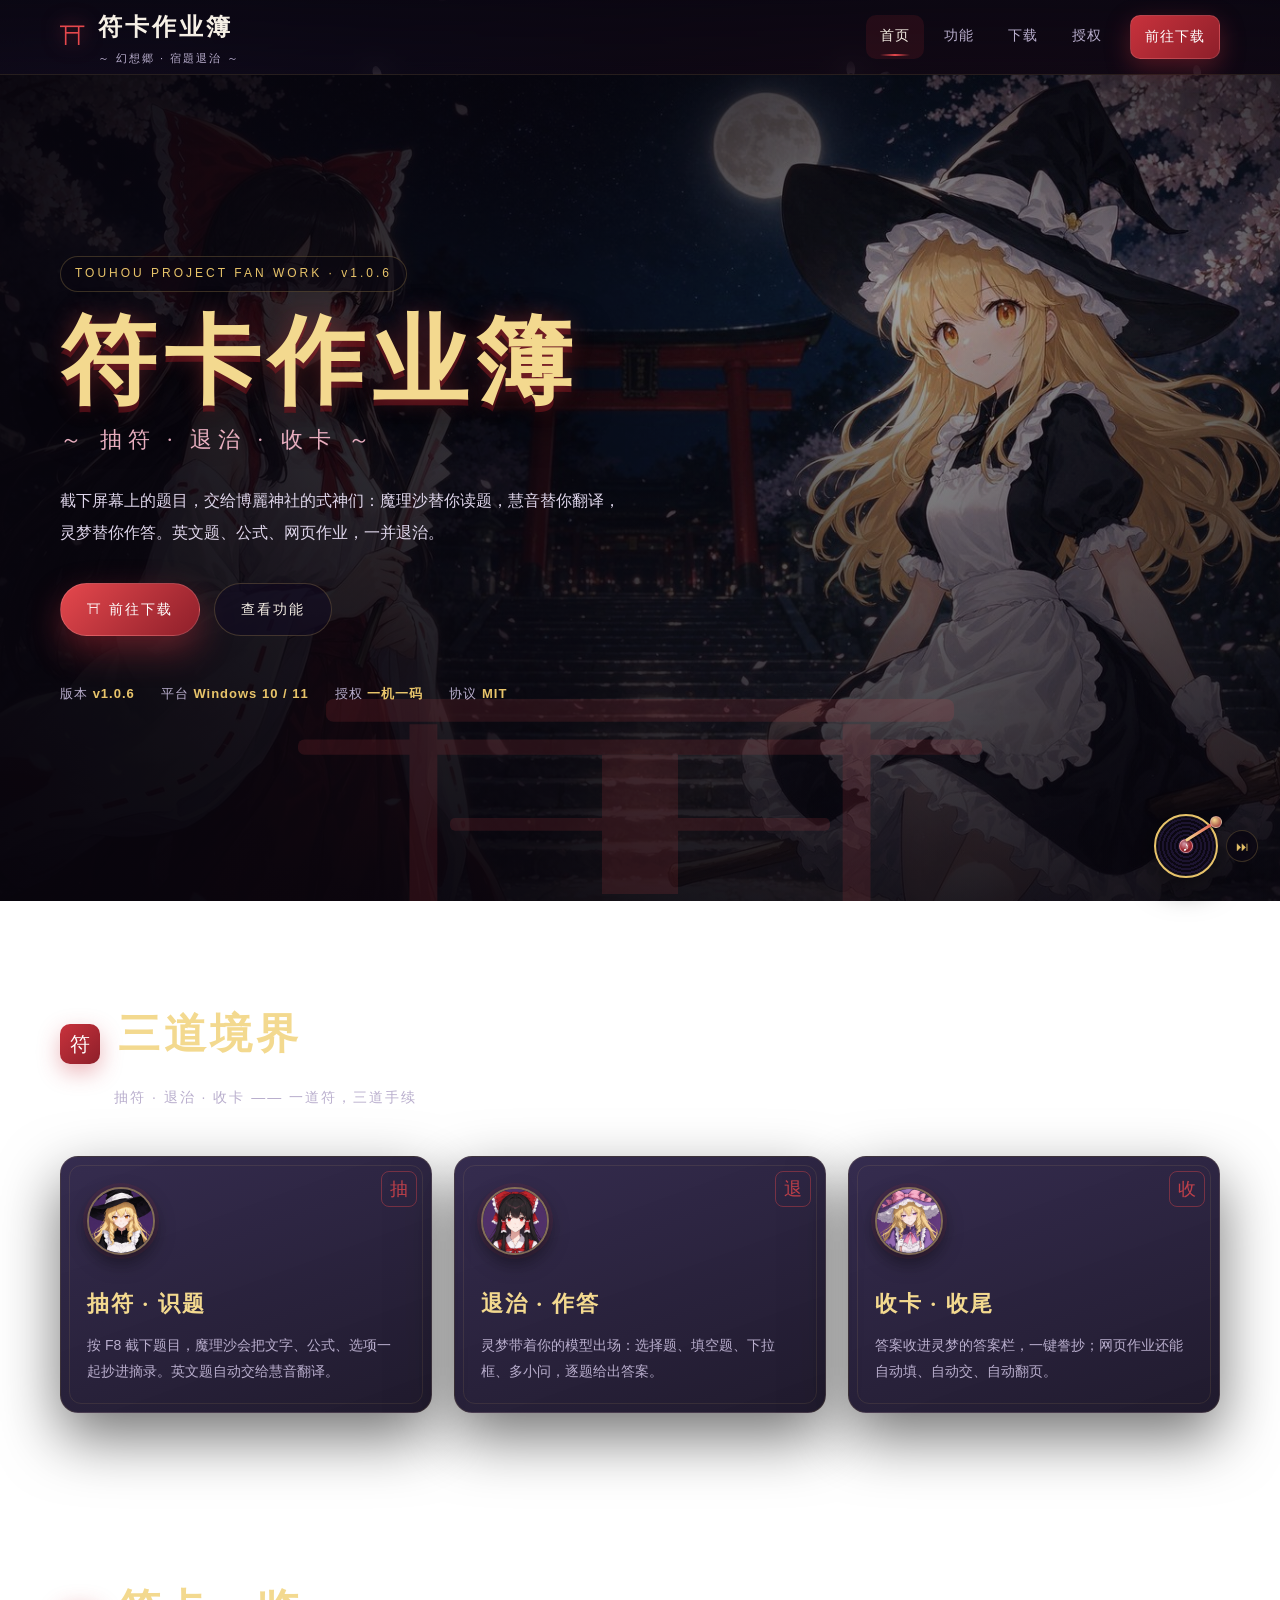
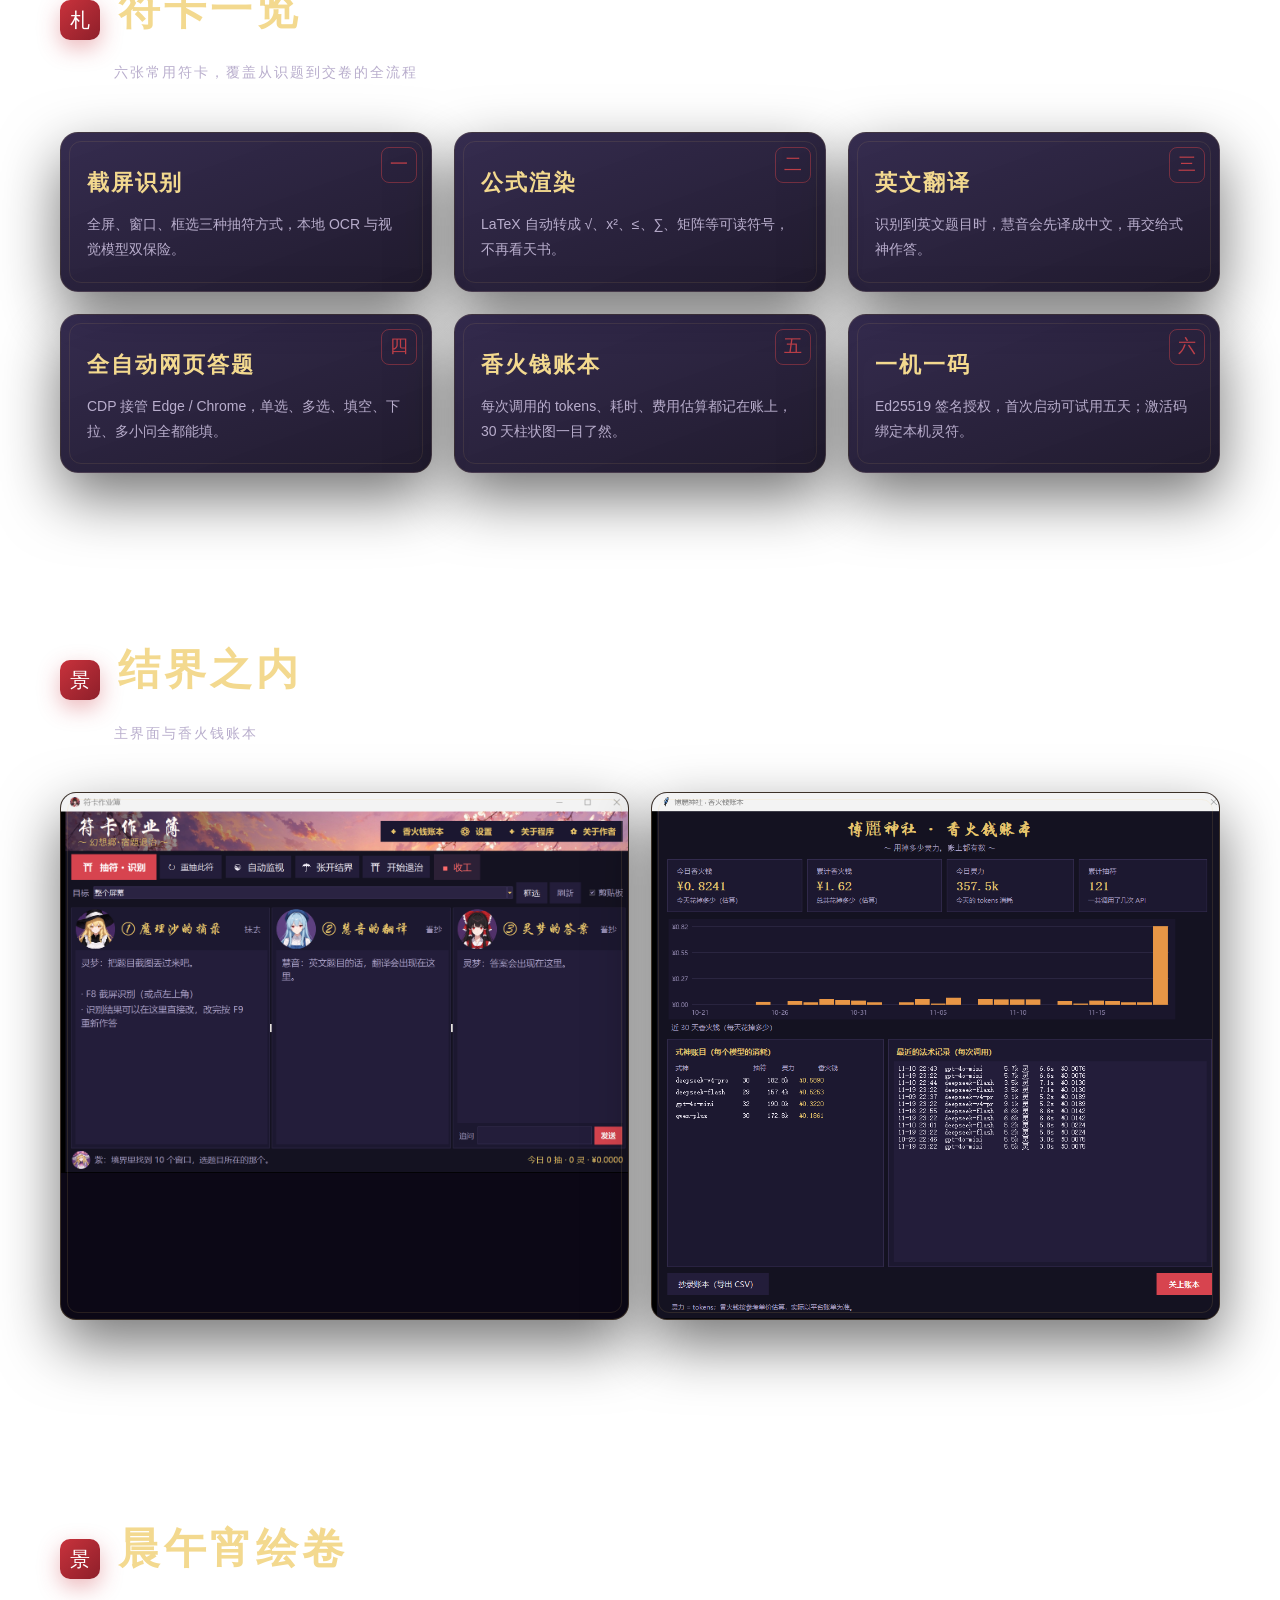
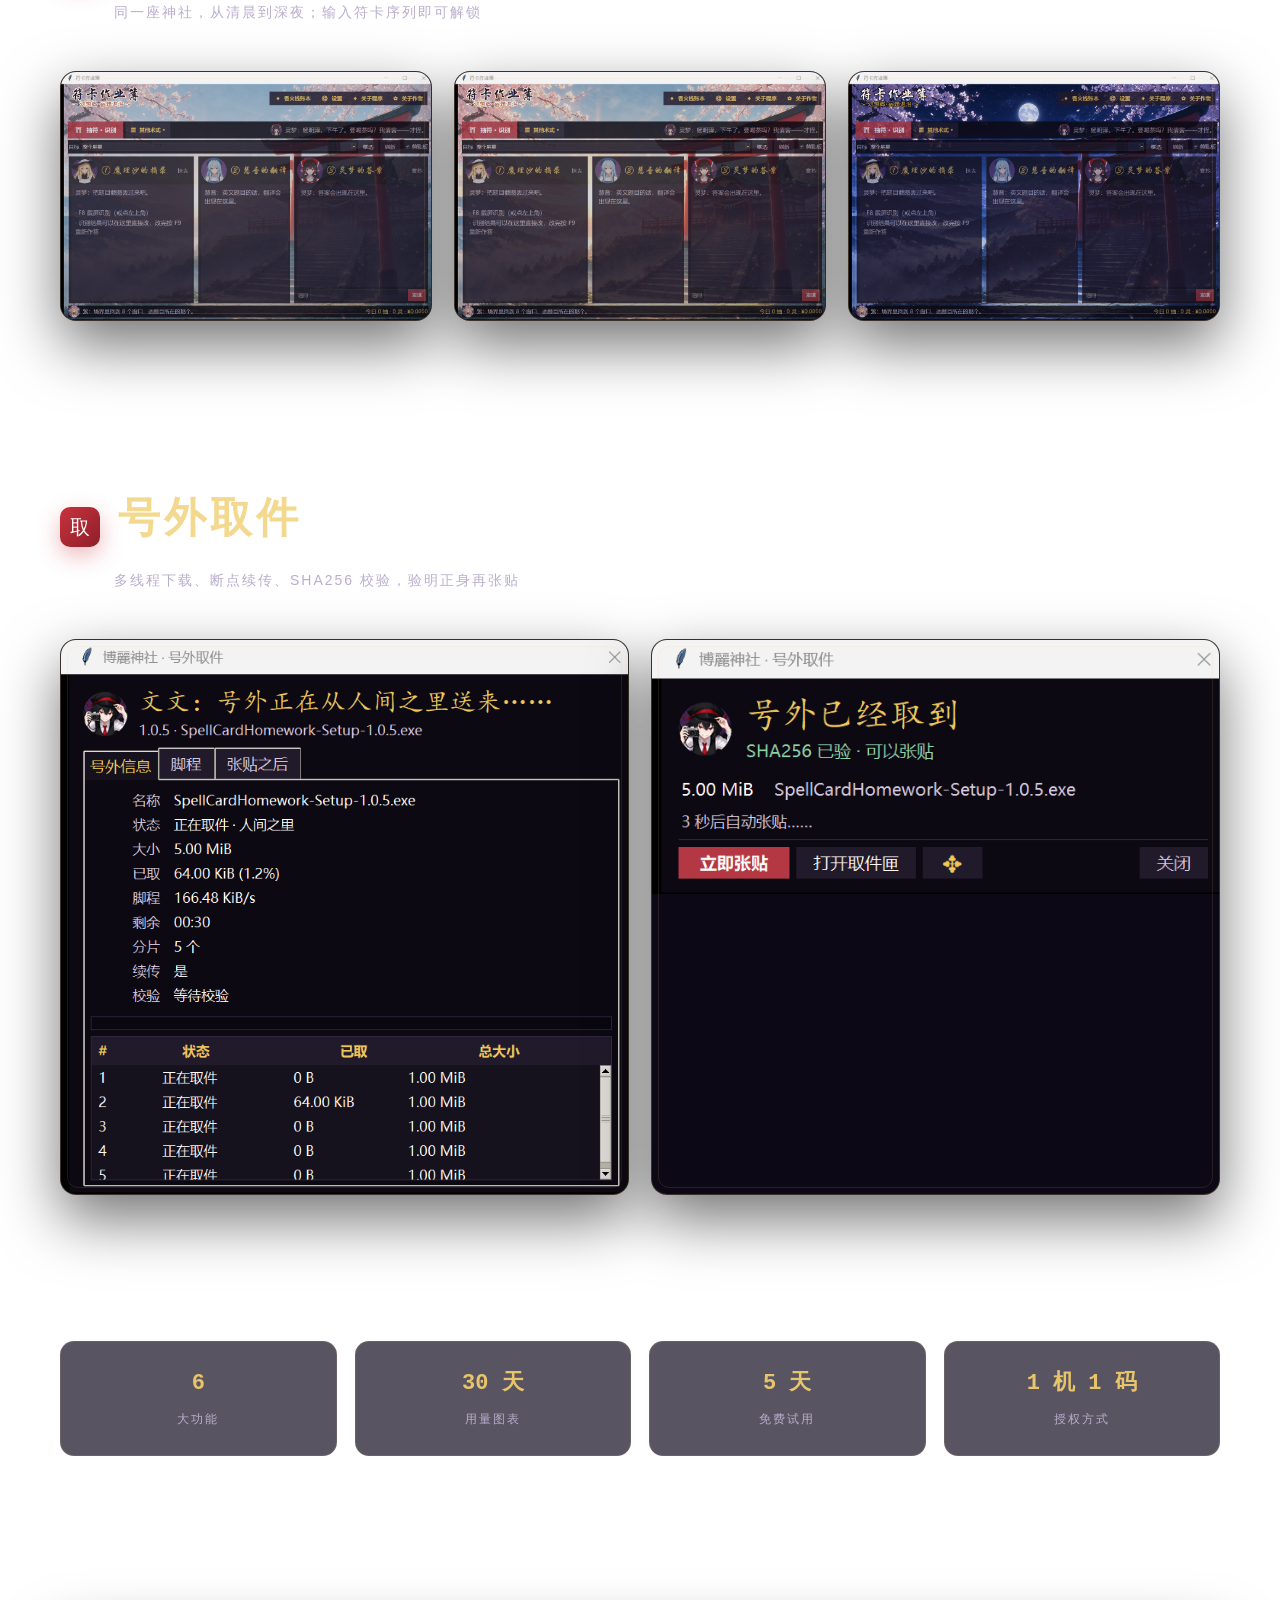
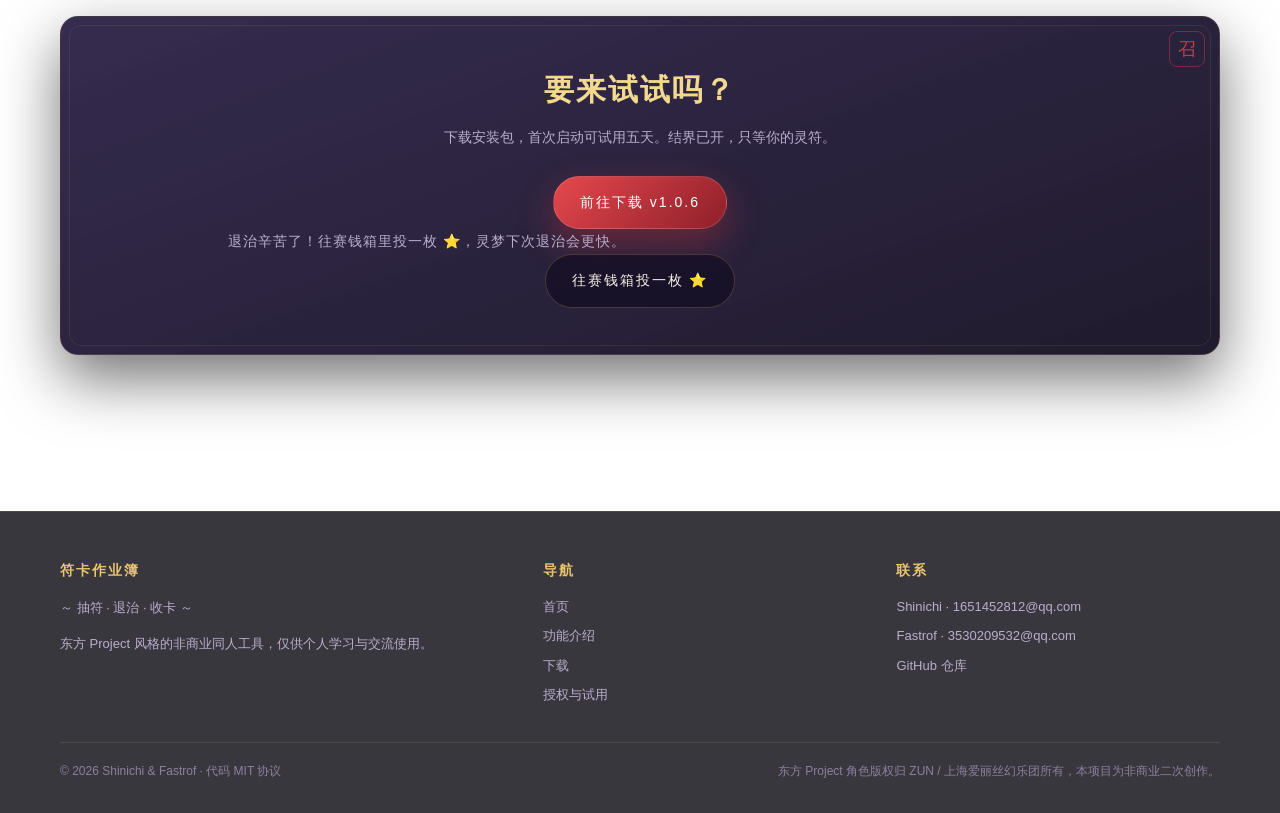
==== docs/index.html @ 23286833 "Release v1.0.6: stable Pearson auto-answer engine, palette/matrix support, authors update" ====
﻿<!DOCTYPE html>
<html lang="zh-CN">
<head>
  <script>document.documentElement.classList.add("js");</script>
  <meta charset="UTF-8" />
  <meta name="viewport" content="width=device-width, initial-scale=1.0" />
  <title>符卡作业簿 · SpellCardHomework</title>
  <meta name="description" content="东方 Project 风格的 Windows 截屏识题 + AI 作答 + 全自动网页答题工具。" />
  <link rel="icon" href="assets/img/favicon.png" />
  <link rel="stylesheet" href="assets/css/style.css?v=20261122d" />
</head>
<body>
  <canvas id="petals" aria-hidden="true"></canvas>

  <header class="site-header">
    <div class="container nav">
      <a class="brand" href="index.html">
        <span class="torii" aria-hidden="true">⛩</span>
        <span><b>符卡作业簿</b><small>～ 幻想郷 · 宿題退治 ～</small></span>
      </a>
      <button class="nav-toggle" aria-label="打开菜单" aria-expanded="false">☰</button>
      <nav class="nav-links" aria-label="主导航">
        <a href="index.html">首页</a>
        <a href="features.html">功能</a>
        <a href="download.html">下载</a>
        <a href="download.html#activate">授权</a>
        <a class="nav-cta" href="download.html">前往下载</a>
      </nav>
    </div>
  </header>

  <main>
    <!-- Hero -->
    <section class="hero">
      <div class="hero-bg" aria-hidden="true"></div>
      <div class="container">
        <div class="hero-inner">
          <span class="hero-kicker">TOUHOU PROJECT FAN WORK · v1.0.6</span>
          <h1>符卡作业簿</h1>
          <div class="jp">～ 抽符 · 退治 · 收卡 ～</div>
          <p class="lead">
            截下屏幕上的题目，交给博麗神社的式神们：魔理沙替你读题，慧音替你翻译，
            灵梦替你作答。英文题、公式、网页作业，一并退治。
          </p>
          <div class="hero-actions">
            <a class="btn btn-primary" href="download.html">⛩ 前往下载</a>
            <a class="btn btn-ghost" href="features.html">查看功能</a>
          </div>
          <div class="hero-meta">
            <span>版本 <b>v1.0.6</b></span>
            <span>平台 <b>Windows 10 / 11</b></span>
            <span>授权 <b>一机一码</b></span>
            <span>协议 <b>MIT</b></span>
          </div>
        </div>
      </div>
      <svg class="torii-silhouette" viewBox="0 0 600 200" aria-hidden="true">
        <g fill="#e5484d">
          <rect x="52" y="26" width="496" height="18" rx="6" />
          <rect x="30" y="58" width="540" height="12" rx="5" />
          <rect x="118" y="46" width="22" height="150" />
          <rect x="460" y="46" width="22" height="150" />
          <rect x="270" y="70" width="60" height="110" />
          <rect x="150" y="120" width="300" height="10" rx="4" />
        </g>
      </svg>
    </section>

    <!-- 三道境界 -->
    <section class="section">
      <div class="container">
        <div class="section-head reveal">
          <span class="seal">符</span>
          <h2>三道境界</h2>
          <p class="sub">抽符 · 退治 · 收卡 —— 一道符，三道手续</p>
        </div>
        <div class="grid grid-3">
          <article class="spell-card reveal" data-seal="抽">
            <div class="icon"><img class="avatar" src="assets/img/marisa.png" alt="魔理沙" /></div>
            <h3>抽符 · 识题</h3>
            <p>按 F8 截下题目，魔理沙会把文字、公式、选项一起抄进摘录。英文题自动交给慧音翻译。</p>
          </article>
          <article class="spell-card reveal" data-seal="退">
            <div class="icon"><img class="avatar" src="assets/img/reimu.png" alt="灵梦" /></div>
            <h3>退治 · 作答</h3>
            <p>灵梦带着你的模型出场：选择题、填空题、下拉框、多小问，逐题给出答案。</p>
          </article>
          <article class="spell-card reveal" data-seal="收">
            <div class="icon"><img class="avatar" src="assets/img/yukari.png" alt="紫" /></div>
            <h3>收卡 · 收尾</h3>
            <p>答案收进灵梦的答案栏，一键誊抄；网页作业还能自动填、自动交、自动翻页。</p>
          </article>
        </div>
      </div>
    </section>

    <!-- 符卡一览 -->
    <section class="section tight">
      <div class="container">
        <div class="section-head reveal">
          <span class="seal">札</span>
          <h2>符卡一览</h2>
          <p class="sub">六张常用符卡，覆盖从识题到交卷的全流程</p>
        </div>
        <div class="grid grid-3">
          <article class="spell-card reveal" data-seal="一">
            <h3>截屏识别</h3>
            <p>全屏、窗口、框选三种抽符方式，本地 OCR 与视觉模型双保险。</p>
          </article>
          <article class="spell-card reveal" data-seal="二">
            <h3>公式渲染</h3>
            <p>LaTeX 自动转成 √、x²、≤、∑、矩阵等可读符号，不再看天书。</p>
          </article>
          <article class="spell-card reveal" data-seal="三">
            <h3>英文翻译</h3>
            <p>识别到英文题目时，慧音会先译成中文，再交给式神作答。</p>
          </article>
          <article class="spell-card reveal" data-seal="四">
            <h3>全自动网页答题</h3>
            <p>CDP 接管 Edge / Chrome，单选、多选、填空、下拉、多小问全都能填。</p>
          </article>
          <article class="spell-card reveal" data-seal="五">
            <h3>香火钱账本</h3>
            <p>每次调用的 tokens、耗时、费用估算都记在账上，30 天柱状图一目了然。</p>
          </article>
          <article class="spell-card reveal" data-seal="六">
            <h3>一机一码</h3>
            <p>Ed25519 签名授权，首次启动可试用五天；激活码绑定本机灵符。</p>
          </article>
        </div>
      </div>
    </section>

    <!-- 截图 -->
    <section class="section">
      <div class="container">
        <div class="section-head reveal">
          <span class="seal">景</span>
          <h2>结界之内</h2>
          <p class="sub">主界面与香火钱账本</p>
        </div>
        <div class="grid grid-2">
          <figure class="shot reveal" style="margin:0">
            <img src="assets/img/main.png" alt="符卡作业簿主界面：左侧摘录、中间翻译、右侧答案" loading="lazy" />
          </figure>
          <figure class="shot reveal" style="margin:0">
            <img src="assets/img/usage.png" alt="香火钱账本：用量统计与最近调用记录" loading="lazy" />
          </figure>
        </div>
      </div>
    </section>

    <!-- 晨午宵绘卷 -->
    <section class="section">
      <div class="container">
        <div class="section-head reveal">
          <span class="seal">景</span>
          <h2>晨午宵绘卷</h2>
          <p class="sub">同一座神社，从清晨到深夜；输入符卡序列即可解锁</p>
        </div>
        <div class="grid grid-3">
          <figure class="shot reveal" style="margin:0">
            <img src="assets/img/theme_morning.png" alt="晨午宵绘卷早上主题：神社清晨与樱花" loading="lazy" />
          </figure>
          <figure class="shot reveal" style="margin:0">
            <img src="assets/img/theme_afternoon.png" alt="晨午宵绘卷下午主题：神社午后与光柱" loading="lazy" />
          </figure>
          <figure class="shot reveal" style="margin:0">
            <img src="assets/img/theme_night.png" alt="晨午宵绘卷晚上主题：神社月夜与灯笼" loading="lazy" />
          </figure>
        </div>
      </div>
    </section>

    <!-- 号外取件 -->
    <section class="section tight">
      <div class="container">
        <div class="section-head reveal">
          <span class="seal">取</span>
          <h2>号外取件</h2>
          <p class="sub">多线程下载、断点续传、SHA256 校验，验明正身再张贴</p>
        </div>
        <div class="grid grid-2">
          <figure class="shot reveal" style="margin:0">
            <img src="assets/img/download_window.png" alt="号外取件：多线程下载窗口" loading="lazy" />
          </figure>
          <figure class="shot reveal" style="margin:0">
            <img src="assets/img/download_complete.png" alt="号外下载完成：可以张贴或拖走安装包" loading="lazy" />
          </figure>
        </div>
      </div>
    </section>

    <!-- 数据 -->
    <section class="section tight">
      <div class="container">
        <div class="stats reveal">
          <div class="stat"><b>6</b><span>大功能</span></div>
          <div class="stat"><b>30 天</b><span>用量图表</span></div>
          <div class="stat"><b>5 天</b><span>免费试用</span></div>
          <div class="stat"><b>1 机 1 码</b><span>授权方式</span></div>
        </div>
      </div>
    </section>

    <!-- 下载 CTA -->
    <section class="section">
      <div class="container">
        <div class="spell-card reveal" style="padding:46px;text-align:center" data-seal="召">
          <h3 style="font-size:30px;margin-bottom:8px">要来试试吗？</h3>
          <p style="max-width:560px;margin:0 auto 26px">
            下载安装包，首次启动可试用五天。结界已开，只等你的灵符。
          </p>
          <a class="btn btn-primary" href="https://github.com/Jerry9335/SpellCardHomework/releases/download/v1.0.6/SpellCardHomework-Setup-1.0.6.exe">前往下载 v1.0.6</a>
          <p class="support-line">退治辛苦了！往赛钱箱里投一枚 ⭐，灵梦下次退治会更快。</p>
          <a class="btn btn-ghost" href="https://github.com/Jerry9335/SpellCardHomework/stargazers" target="_blank" rel="noopener">往赛钱箱投一枚 ⭐</a>
        </div>
      </div>
    </section>
  </main>

  <footer class="site-footer">
    <div class="container">
      <div class="footer-grid">
        <div>
          <h4>符卡作业簿</h4>
          <p>～ 抽符 · 退治 · 收卡 ～</p>
          <p>东方 Project 风格的非商业同人工具，仅供个人学习与交流使用。</p>
        </div>
        <div>
          <h4>导航</h4>
          <a href="index.html">首页</a>
          <a href="features.html">功能介绍</a>
          <a href="https://github.com/Jerry9335/SpellCardHomework/releases/download/v1.0.6/SpellCardHomework-Setup-1.0.6.exe">下载</a>
          <a href="download.html#activate">授权与试用</a>
        </div>
        <div>
          <h4>联系</h4>
          <a href="mailto:1651452812@qq.com">Shinichi · 1651452812@qq.com</a>
          <a href="mailto:3530209532@qq.com">Fastrof · 3530209532@qq.com</a>
          <a href="https://github.com/Jerry9335/SpellCardHomework" target="_blank" rel="noopener">GitHub 仓库</a>
        </div>
      </div>
      <div class="footer-bottom">
        <span>© <span data-year>2026</span> Shinichi &amp; Fastrof · 代码 MIT 协议</span>
        <span>东方 Project 角色版权归 ZUN / 上海爱丽丝幻乐团所有，本项目为非商业二次创作。</span>
      </div>
    </div>
  </footer>

  <script src="assets/js/main.js?v=20261122d"></script>
</body>
</html>
---- docs/assets/css/style.css ----
﻿/* =========================================================
   符卡作业簿 · 官网样式
   深色神社 / 红白 / 樱花 / 符卡
   ========================================================= */
:root {
  --bg: #0a0712;
  --bg-2: #120c20;
  --panel: #1a1330;
  --panel-2: #241a40;
  --ink: #f6f0e6;
  --muted: #b9aecd;
  --red: #c8323c;
  --red-2: #e5484d;
  --red-deep: #8e1f2a;
  --gold: #e8c46a;
  --gold-soft: #f3d98f;
  --sakura: #f3b6c8;
  --line: rgba(232, 196, 106, 0.22);
  --line-soft: rgba(232, 196, 106, 0.12);
  --shadow: 0 24px 60px rgba(0, 0, 0, 0.55);
  --radius: 18px;
  --max: 1160px;
  --font-display: "STKaiti", "KaiTi", "楷体", "Songti SC", "SimSun", serif;
  --font-body: "Microsoft YaHei UI", "Microsoft YaHei", "PingFang SC", "Hiragino Sans GB", sans-serif;
  --font-mono: "Cascadia Code", "Consolas", "SF Mono", monospace;
}

* { box-sizing: border-box; }

html { scroll-behavior: smooth; }

body {
  margin: 0;
  min-height: 100vh;
  color: var(--ink);
  font-family: var(--font-body);
  line-height: 1.8;
  background:
    radial-gradient(1100px 600px at 78% -10%, rgba(200, 50, 60, 0.20), transparent 60%),
    radial-gradient(900px 520px at 8% 12%, rgba(120, 80, 190, 0.16), transparent 60%),
    linear-gradient(180deg, #0b0714 0%, #100a1c 45%, #0a0712 100%);
  background-attachment: fixed;
  overflow-x: hidden;
}

/* 樱花 canvas 固定在最底层 */
#petals {
  position: fixed;
  inset: 0;
  width: 100%;
  height: 100%;
  pointer-events: none;
  z-index: 0;
}

/* 神社纹样：淡淡的鸟居/格子 */
body::before {
  content: "";
  position: fixed;
  inset: 0;
  z-index: 0;
  pointer-events: none;
  opacity: 0.16;
  background-image:
    repeating-linear-gradient(90deg, rgba(232, 196, 106, 0.10) 0 1px, transparent 1px 96px),
    repeating-linear-gradient(0deg, rgba(232, 196, 106, 0.07) 0 1px, transparent 1px 96px);
  mask-image: radial-gradient(circle at 50% 30%, #000 0%, transparent 78%);
}

main, .site-header, .site-footer, .page-hero { position: relative; z-index: 1; }

a { color: var(--gold-soft); text-decoration: none; }
a:hover { color: #fff; }

.container { width: min(var(--max), calc(100% - 48px)); margin: 0 auto; }

/* ------------------------------ 顶部导航 ------------------------------ */
.site-header {
  position: sticky;
  top: 0;
  z-index: 20;
  backdrop-filter: blur(14px);
  background: linear-gradient(180deg, rgba(10, 7, 18, 0.92), rgba(10, 7, 18, 0.72));
  border-bottom: 1px solid var(--line-soft);
  transition: box-shadow 0.3s ease, background 0.3s ease;
}
.site-header.scrolled { box-shadow: 0 12px 30px rgba(0, 0, 0, 0.5); }

.nav {
  display: flex;
  align-items: center;
  gap: 26px;
  height: 74px;
}
.brand {
  display: flex;
  align-items: center;
  gap: 12px;
  font-family: var(--font-display);
  color: var(--ink);
}
.brand .torii {
  font-size: 26px;
  color: var(--red-2);
  filter: drop-shadow(0 0 10px rgba(229, 72, 77, 0.6));
}
.brand b { font-size: 24px; letter-spacing: 3px; font-weight: 600; }
.brand small { display: block; font-family: var(--font-body); font-size: 11px; letter-spacing: 2px; color: var(--muted); }

.nav-links { display: flex; gap: 6px; margin-left: auto; }
.nav-links a {
  position: relative;
  padding: 8px 14px;
  border-radius: 10px;
  color: var(--muted);
  font-size: 14px;
  letter-spacing: 1px;
  transition: color 0.2s ease, background 0.2s ease;
}
.nav-links a::after {
  content: "";
  position: absolute;
  left: 14px; right: 14px; bottom: 3px;
  height: 2px;
  background: linear-gradient(90deg, transparent, var(--red-2), transparent);
  transform: scaleX(0);
  transition: transform 0.25s ease;
}
.nav-links a:hover, .nav-links a.active { color: var(--ink); background: rgba(200, 50, 60, 0.12); }
.nav-links a:hover::after, .nav-links a.active::after { transform: scaleX(1); }

.nav-cta {
  margin-left: 8px;
  padding: 9px 18px;
  border-radius: 999px;
  background: linear-gradient(135deg, var(--red), var(--red-deep));
  color: #fff !important;
  font-size: 13px;
  letter-spacing: 1px;
  box-shadow: 0 8px 24px rgba(200, 50, 60, 0.35);
  border: 1px solid rgba(255, 255, 255, 0.12);
}
.nav-cta:hover { transform: translateY(-1px); }

.nav-toggle {
  display: none;
  margin-left: auto;
  background: transparent;
  border: 1px solid var(--line);
  color: var(--ink);
  border-radius: 10px;
  padding: 6px 12px;
  font-size: 18px;
  cursor: pointer;
}

/* ------------------------------ 首页 Hero ------------------------------ */
.hero {
  position: relative;
  min-height: min(920px, calc(100vh - 74px));
  display: grid;
  align-items: center;
  overflow: hidden;
}
.hero-bg {
  position: absolute;
  inset: 0;
  background: url("../img/hero.jpg") center 22% / cover no-repeat;
  filter: saturate(0.95) brightness(0.9);
  transform: scale(1.03);
}
.hero-bg::after {
  content: "";
  position: absolute;
  inset: 0;
  background:
    linear-gradient(90deg, rgba(8, 5, 14, 0.94) 0%, rgba(8, 5, 14, 0.72) 42%, rgba(8, 5, 14, 0.28) 72%, rgba(8, 5, 14, 0.55) 100%),
    linear-gradient(180deg, rgba(8, 5, 14, 0.55) 0%, transparent 28%, rgba(8, 5, 14, 0.86) 100%);
}
.hero-inner {
  position: relative;
  padding: 96px 0 110px;
  max-width: 720px;
}
.hero-kicker {
  display: inline-flex;
  align-items: center;
  gap: 10px;
  padding: 6px 14px;
  border: 1px solid var(--line);
  border-radius: 999px;
  color: var(--gold);
  font-size: 12px;
  letter-spacing: 3px;
  background: rgba(10, 7, 18, 0.6);
}
.hero h1 {
  margin: 18px 0 6px;
  font-family: var(--font-display);
  font-size: clamp(52px, 8vw, 96px);
  line-height: 1.08;
  letter-spacing: 8px;
  color: var(--gold-soft);
  text-shadow:
    0 0 22px rgba(229, 72, 77, 0.35),
    0 6px 0 rgba(120, 20, 30, 0.55),
    0 18px 40px rgba(0, 0, 0, 0.8);
}
.hero .jp {
  font-family: var(--font-display);
  font-size: clamp(16px, 2vw, 22px);
  letter-spacing: 6px;
  color: var(--sakura);
  opacity: 0.95;
}
.hero p.lead {
  margin: 26px 0 34px;
  max-width: 560px;
  color: #ded5ea;
  font-size: 16px;
  line-height: 2;
}
.hero-actions { display: flex; gap: 14px; flex-wrap: wrap; }

.btn {
  display: inline-flex;
  align-items: center;
  gap: 10px;
  padding: 13px 26px;
  border-radius: 999px;
  font-size: 14px;
  letter-spacing: 2px;
  border: 1px solid transparent;
  cursor: pointer;
  transition: transform 0.2s ease, box-shadow 0.2s ease, background 0.2s ease;
}
.btn:hover { transform: translateY(-2px); }
.btn-primary {
  background: linear-gradient(135deg, var(--red-2), var(--red-deep));
  color: #fff;
  box-shadow: 0 14px 34px rgba(200, 50, 60, 0.42);
  border-color: rgba(255, 255, 255, 0.14);
}
.btn-ghost {
  background: rgba(18, 12, 32, 0.66);
  color: var(--ink);
  border-color: var(--line);
}
.btn-ghost:hover { border-color: var(--gold); }

.support-line {
  margin: 22px auto 12px;
  max-width: 640px;
  color: var(--muted);
  font-size: 14px;
  letter-spacing: 1px;
}

.support-line strong { color: var(--gold); }

.hero-meta {
  display: flex;
  gap: 26px;
  margin-top: 46px;
  color: var(--muted);
  font-size: 13px;
  letter-spacing: 1px;
  flex-wrap: wrap;
}
.hero-meta b { color: var(--gold); font-weight: 600; }

/* 鸟居剪影 */
.torii-silhouette {
  position: absolute;
  left: 50%;
  bottom: -18px;
  width: min(760px, 92vw);
  transform: translateX(-50%);
  opacity: 0.13;
  pointer-events: none;
}

/* ------------------------------ 通用区块 ------------------------------ */
.section { padding: 96px 0; }
.section.tight { padding: 64px 0; }

.section-head { margin-bottom: 46px; }
.section-head .seal {
  display: inline-flex;
  align-items: center;
  justify-content: center;
  width: 40px; height: 40px;
  border-radius: 10px;
  background: linear-gradient(135deg, var(--red), var(--red-deep));
  color: #fff;
  font-family: var(--font-display);
  font-size: 20px;
  box-shadow: 0 8px 22px rgba(200, 50, 60, 0.35);
  margin-right: 14px;
  vertical-align: middle;
}
.section-head h2 {
  display: inline;
  margin: 0;
  font-family: var(--font-display);
  font-size: clamp(30px, 4vw, 42px);
  letter-spacing: 4px;
  color: var(--gold-soft);
}
.section-head .sub {
  margin: 12px 0 0 54px;
  color: var(--muted);
  font-size: 14px;
  letter-spacing: 2px;
}

/* 符卡卡片 */
.grid { display: grid; gap: 22px; }
.grid-3 { grid-template-columns: repeat(3, minmax(0, 1fr)); }
.grid-2 { grid-template-columns: repeat(2, minmax(0, 1fr)); }

.spell-card {
  position: relative;
  padding: 30px 26px 28px;
  border-radius: var(--radius);
  background:
    linear-gradient(160deg, rgba(36, 26, 64, 0.92), rgba(18, 12, 32, 0.94));
  border: 1px solid var(--line-soft);
  box-shadow: var(--shadow);
  overflow: hidden;
  transition: transform 0.25s ease, border-color 0.25s ease, box-shadow 0.25s ease;
}
.spell-card::before {
  content: "";
  position: absolute;
  inset: 8px;
  border: 1px solid rgba(232, 196, 106, 0.10);
  border-radius: calc(var(--radius) - 6px);
  pointer-events: none;
}
.spell-card::after {
  content: attr(data-seal);
  position: absolute;
  top: 14px; right: 14px;
  width: 34px; height: 34px;
  display: grid;
  place-items: center;
  border-radius: 8px;
  border: 1px solid rgba(229, 72, 77, 0.5);
  color: var(--red-2);
  font-family: var(--font-display);
  font-size: 18px;
  opacity: 0.8;
}
.spell-card:hover {
  transform: translateY(-6px);
  border-color: rgba(232, 196, 106, 0.42);
  box-shadow: 0 30px 70px rgba(0, 0, 0, 0.65), 0 0 0 1px rgba(232, 196, 106, 0.08) inset;
}
.spell-card .icon { font-size: 30px; color: var(--red-2); margin-bottom: 12px; }
.spell-card .avatar {
  width: 68px; height: 68px;
  border-radius: 50%;
  border: 2px solid rgba(232, 196, 106, 0.45);
  box-shadow: 0 8px 20px rgba(0, 0, 0, 0.45), 0 0 0 4px rgba(200, 50, 60, 0.10);
  object-fit: cover;
}
.spell-card h3 {
  margin: 0 0 10px;
  font-family: var(--font-display);
  font-size: 22px;
  letter-spacing: 2px;
  color: var(--gold-soft);
}
.spell-card p { margin: 0; color: var(--muted); font-size: 14px; }
.spell-card .tag {
  display: inline-block;
  margin-top: 16px;
  font-size: 11px;
  letter-spacing: 2px;
  color: var(--sakura);
  border: 1px solid rgba(243, 182, 200, 0.28);
  border-radius: 999px;
  padding: 3px 10px;
}

/* 数据条 */
.stats {
  display: grid;
  grid-template-columns: repeat(4, 1fr);
  gap: 18px;
  margin-top: 18px;
}
.stat {
  padding: 22px 20px;
  border-radius: 14px;
  background: rgba(18, 12, 32, 0.7);
  border: 1px solid var(--line-soft);
  text-align: center;
}
.stat b { display: block; font-family: var(--font-mono); font-size: 22px; color: var(--gold); }
.stat span { color: var(--muted); font-size: 12px; letter-spacing: 2px; }

/* 截图框 */
.shot {
  position: relative;
  border-radius: 16px;
  border: 1px solid var(--line);
  background: #0c0816;
  box-shadow: var(--shadow);
  overflow: hidden;
}
.shot::after {
  content: "";
  position: absolute;
  inset: 6px;
  border: 1px solid rgba(232, 196, 106, 0.12);
  border-radius: 11px;
  pointer-events: none;
}
.shot img { display: block; width: 100%; height: auto; }

/* 分栏（功能页） */
.feature-row {
  display: grid;
  grid-template-columns: 1.05fr 1fr;
  gap: 46px;
  align-items: center;
  padding: 46px 0;
  border-top: 1px solid var(--line-soft);
}
.feature-row:first-of-type { border-top: 0; padding-top: 0; }
.feature-row.reverse .text { order: 2; }
.feature-row .text h3 {
  font-family: var(--font-display);
  font-size: 30px;
  letter-spacing: 3px;
  margin: 0 0 6px;
  color: var(--gold-soft);
}
.feature-row .text .en {
  color: var(--red-2);
  font-size: 12px;
  letter-spacing: 4px;
  text-transform: uppercase;
}
.feature-row .text p { color: var(--muted); font-size: 15px; }
.feature-row .text ul { margin: 14px 0 0; padding-left: 20px; color: var(--muted); font-size: 14px; }
.feature-row .text li { margin: 6px 0; }
.feature-row .text li::marker { color: var(--red-2); }

/* 下载页 */
.download-hero { padding: 80px 0 40px; text-align: center; }
.download-hero h1 {
  font-family: var(--font-display);
  font-size: clamp(40px, 6vw, 64px);
  letter-spacing: 6px;
  color: var(--gold-soft);
  margin: 0 0 8px;
  text-shadow: 0 0 26px rgba(229, 72, 77, 0.25);
}
.download-hero p { color: var(--muted); letter-spacing: 2px; }

.dl-grid { display: grid; grid-template-columns: minmax(0, 1fr); gap: 22px; margin: 34px auto; max-width: 780px; }
.dl-card {
  position: relative;
  padding: 30px;
  border-radius: var(--radius);
  background: linear-gradient(160deg, rgba(36, 26, 64, 0.94), rgba(16, 11, 28, 0.96));
  border: 1px solid var(--line);
  box-shadow: var(--shadow);
}
.dl-card .badge {
  position: absolute;
  top: 18px; right: 18px;
  font-size: 11px;
  letter-spacing: 2px;
  color: #fff;
  background: var(--red);
  border-radius: 999px;
  padding: 4px 10px;
}
.dl-card h3 { margin: 0 0 4px; font-family: var(--font-display); font-size: 26px; letter-spacing: 2px; color: var(--gold-soft); }
.dl-card .meta { color: var(--muted); font-size: 13px; }
.dl-card .hash {
  margin: 16px 0 20px;
  font-family: var(--font-mono);
  font-size: 11px;
  color: #9f95b5;
  word-break: break-all;
  background: rgba(8, 5, 14, 0.6);
  border: 1px solid var(--line-soft);
  border-radius: 10px;
  padding: 10px 12px;
}
.dl-card .actions { display: flex; gap: 10px; flex-wrap: wrap; }

.copy-btn {
  background: rgba(18, 12, 32, 0.7);
  border: 1px solid var(--line);
  color: var(--ink);
  border-radius: 8px;
  padding: 4px 10px;
  font-size: 11px;
  cursor: pointer;
}
.copy-btn:hover { border-color: var(--gold); color: var(--gold-soft); }

.steps { counter-reset: step; margin: 20px 0 0; padding: 0; list-style: none; }
.steps li {
  position: relative;
  padding: 14px 0 14px 56px;
  border-bottom: 1px dashed var(--line-soft);
  color: var(--muted);
}
.steps li:last-child { border-bottom: 0; }
.steps li::before {
  counter-increment: step;
  content: counter(step);
  position: absolute;
  left: 0; top: 14px;
  width: 34px; height: 34px;
  display: grid;
  place-items: center;
  border-radius: 50%;
  border: 1px solid rgba(229, 72, 77, 0.5);
  color: var(--red-2);
  font-family: var(--font-mono);
  font-size: 14px;
}
.steps b { color: var(--ink); }

details.faq {
  border: 1px solid var(--line-soft);
  border-radius: 12px;
  background: rgba(18, 12, 32, 0.6);
  margin: 10px 0;
  padding: 4px 18px;
}
details.faq summary {
  cursor: pointer;
  padding: 12px 0;
  color: var(--gold-soft);
  font-size: 15px;
}
details.faq p { margin: 0 0 14px; color: var(--muted); font-size: 14px; }

.notice {
  border-left: 3px solid var(--red-2);
  background: rgba(200, 50, 60, 0.08);
  padding: 14px 18px;
  border-radius: 0 12px 12px 0;
  color: #e3d8ef;
  font-size: 14px;
}

/* 页脚 */
.site-footer {
  margin-top: 60px;
  border-top: 1px solid var(--line-soft);
  background: rgba(8, 5, 14, 0.8);
  padding: 46px 0 30px;
}
.footer-grid { display: grid; grid-template-columns: 1.4fr 1fr 1fr; gap: 30px; }
.footer-grid h4 { margin: 0 0 12px; color: var(--gold); font-size: 14px; letter-spacing: 2px; }
.footer-grid p, .footer-grid a { color: var(--muted); font-size: 13px; }
.footer-grid a { display: block; margin: 6px 0; }
.footer-grid a:hover { color: var(--gold-soft); }
.footer-bottom {
  margin-top: 30px;
  padding-top: 18px;
  border-top: 1px solid var(--line-soft);
  color: #8b819f;
  font-size: 12px;
  display: flex;
  justify-content: space-between;
  gap: 14px;
  flex-wrap: wrap;
}

/* 入场动画 */
.js .reveal { opacity: 0; transform: translateY(22px); transition: opacity 0.7s ease, transform 0.7s ease; }
.js .reveal.visible { opacity: 1; transform: none; }

/* 响应式 */
@media (max-width: 980px) {
  .grid-3 { grid-template-columns: 1fr 1fr; }
  .feature-row { grid-template-columns: 1fr; gap: 26px; }
  .feature-row.reverse .text { order: 0; }
  .stats { grid-template-columns: 1fr 1fr; }
  .footer-grid { grid-template-columns: 1fr 1fr; }
  .dl-grid { grid-template-columns: 1fr; max-width: 100%; }
}
@media (max-width: 720px) {
  .nav { height: 66px; }
  .brand b { font-size: 20px; letter-spacing: 2px; }
  .nav-links {
    position: absolute;
    top: 66px; left: 0; right: 0;
    display: none;
    flex-direction: column;
    gap: 2px;
    padding: 12px 20px 18px;
    background: rgba(10, 7, 18, 0.97);
    border-bottom: 1px solid var(--line-soft);
  }
  .nav-links.open { display: flex; }
  .nav-cta { margin: 6px 20px 0; text-align: center; }
  .nav-toggle { display: block; }
  .grid-3, .grid-2 { grid-template-columns: 1fr; }
  .hero-inner { padding: 72px 0 86px; }
  .hero h1 { letter-spacing: 4px; }
  .section { padding: 70px 0; }
  .section-head .sub { margin-left: 0; }
  .footer-grid { grid-template-columns: 1fr; }
}

@media (max-width: 720px) {
  .container { width: calc(100% - 32px); }
  .hero h1 { font-size: clamp(42px, 13vw, 64px); letter-spacing: 3px; }
  .hero p.lead { font-size: 14px; line-height: 1.95; max-width: 100%; }
  .hero-meta { gap: 10px 16px; font-size: 12px; }
  .hero-kicker { letter-spacing: 2px; font-size: 10px; padding: 5px 12px; }
  .hero-actions .btn { padding: 11px 18px; font-size: 13px; letter-spacing: 1px; }
  .hero .jp { font-size: 14px; letter-spacing: 3px; }
  .page-hero h1 { letter-spacing: 6px; }
}

@media (prefers-reduced-motion: reduce) {
  html { scroll-behavior: auto; }
  .js .reveal { opacity: 1; transform: none; transition: none; }
  #petals { display: none; }
}


/* ------------------------------ 内页补充 ------------------------------ */
.page-hero { padding: 92px 0 34px; text-align: center; }
.page-hero h1 {
  margin: 0;
  font-family: var(--font-display);
  font-size: clamp(42px, 7vw, 72px);
  letter-spacing: 10px;
  color: var(--gold-soft);
  text-shadow: 0 0 26px rgba(229, 72, 77, 0.28), 0 14px 40px rgba(0, 0, 0, 0.7);
}
.page-hero p { margin: 10px 0 0; color: var(--muted); letter-spacing: 3px; }

.shot.contain { display: flex; align-items: center; justify-content: center; padding: 10px; }
.shot.contain img { max-height: 640px; width: auto; max-width: 100%; }

.glossary { width: 100%; border-collapse: collapse; }
.glossary th, .glossary td {
  padding: 13px 16px;
  border-bottom: 1px solid var(--line-soft);
  text-align: left;
  font-size: 14px;
  color: var(--muted);
  vertical-align: top;
}
.glossary th { color: var(--gold-soft); font-weight: 600; letter-spacing: 1px; white-space: nowrap; }
.glossary tr:hover td { background: rgba(200, 50, 60, 0.06); }
.glossary td:first-child { color: var(--ink); white-space: nowrap; }

/* =========================================================
   背景音乐 · 右下角唱片机
   ========================================================= */
.bgm-player {
  position: fixed;
  right: 22px;
  bottom: 22px;
  z-index: 90;
  display: flex;
  align-items: center;
  gap: 8px;
  user-select: none;
}

.bgm-disc {
  position: relative;
  width: 64px;
  height: 64px;
  padding: 0;
  border: 2px solid var(--gold);
  border-radius: 50%;
  background:
    repeating-radial-gradient(circle at 50% 50%, #0b0712 0 2px, #1c1430 2px 4px),
    radial-gradient(circle at 50% 50%, #2a1d44, #07050d 70%);
  box-shadow: 0 10px 30px rgba(0, 0, 0, 0.55), inset 0 0 0 1px rgba(255, 255, 255, 0.06);
  cursor: pointer;
  animation: bgm-spin 6s linear infinite;
  animation-play-state: paused;
  transition: border-color 0.2s, transform 0.2s;
}

.bgm-disc:hover { border-color: var(--sakura); transform: scale(1.05); }
.bgm-player.playing .bgm-disc { animation-play-state: running; }

.bgm-hole {
  position: absolute;
  inset: 23px;
  border-radius: 50%;
  background: radial-gradient(circle at 35% 30%, var(--sakura), var(--red) 55%, var(--red-deep));
  border: 1px solid rgba(255, 255, 255, 0.35);
  box-shadow: inset 0 0 6px rgba(0, 0, 0, 0.4);
}

.bgm-hole::after {
  content: "♪";
  position: absolute;
  inset: 0;
  display: flex;
  align-items: center;
  justify-content: center;
  color: #fff;
  font-size: 14px;
  font-weight: 700;
  text-shadow: 0 1px 3px rgba(0, 0, 0, 0.6);
}

.bgm-player.needs-tap .bgm-disc { animation: bgm-pulse 1.8s ease-in-out infinite; }

.bgm-next {
  width: 32px;
  height: 32px;
  border-radius: 50%;
  border: 1px solid var(--line);
  background: rgba(10, 7, 18, 0.8);
  color: var(--gold);
  cursor: pointer;
  font-size: 13px;
  line-height: 1;
  display: grid;
  place-items: center;
  transition: background 0.2s, border-color 0.2s, color 0.2s;
}

.bgm-next:hover {
  background: var(--red);
  border-color: var(--red-2);
  color: #fff;
}

.bgm-tip {
  position: absolute;
  right: 0;
  bottom: 78px;
  max-width: 240px;
  padding: 5px 10px;
  border: 1px solid var(--line);
  border-radius: 999px;
  background: rgba(10, 7, 18, 0.88);
  color: var(--muted);
  font-size: 12px;
  white-space: nowrap;
  opacity: 0;
  transform: translateY(6px);
  transition: opacity 0.2s, transform 0.2s;
  pointer-events: none;
  backdrop-filter: blur(6px);
}

.bgm-player:hover .bgm-tip,
.bgm-player:focus-within .bgm-tip {
  opacity: 1;
  transform: none;
}

@keyframes bgm-spin {
  to { transform: rotate(360deg); }
}

@keyframes bgm-pulse {
  0%, 100% { box-shadow: 0 0 0 0 rgba(232, 196, 106, 0.45); }
  50% { box-shadow: 0 0 0 10px rgba(232, 196, 106, 0); }
}

@media (max-width: 640px) {
  .bgm-player { right: 14px; bottom: 14px; }
  .bgm-disc { width: 54px; height: 54px; }
  .bgm-hole { inset: 19px; }
  .bgm-tip { bottom: 64px; }
}

@media (prefers-reduced-motion: reduce) {
  .bgm-disc { animation: none !important; }
}

/* 唱臂：让右下角更像一台唱片机 */
.bgm-player::before {
  content: "";
  position: absolute;
  right: 40px;
  bottom: 56px;
  width: 38px;
  height: 3px;
  border-radius: 3px;
  background: linear-gradient(90deg, var(--gold-soft), var(--red-2));
  transform: rotate(-32deg);
  transform-origin: 100% 50%;
  box-shadow: 0 1px 3px rgba(0, 0, 0, 0.6);
  pointer-events: none;
  z-index: 3;
}

.bgm-player::after {
  content: "";
  position: absolute;
  right: 36px;
  bottom: 50px;
  width: 10px;
  height: 10px;
  border-radius: 50%;
  background: radial-gradient(circle at 35% 30%, var(--gold-soft), var(--red-deep));
  border: 1px solid rgba(255, 255, 255, 0.35);
  pointer-events: none;
  z-index: 4;
}

@media (max-width: 640px) {
  .bgm-player::before { right: 34px; bottom: 46px; width: 30px; }
  .bgm-player::after { right: 30px; bottom: 41px; width: 8px; height: 8px; }
}
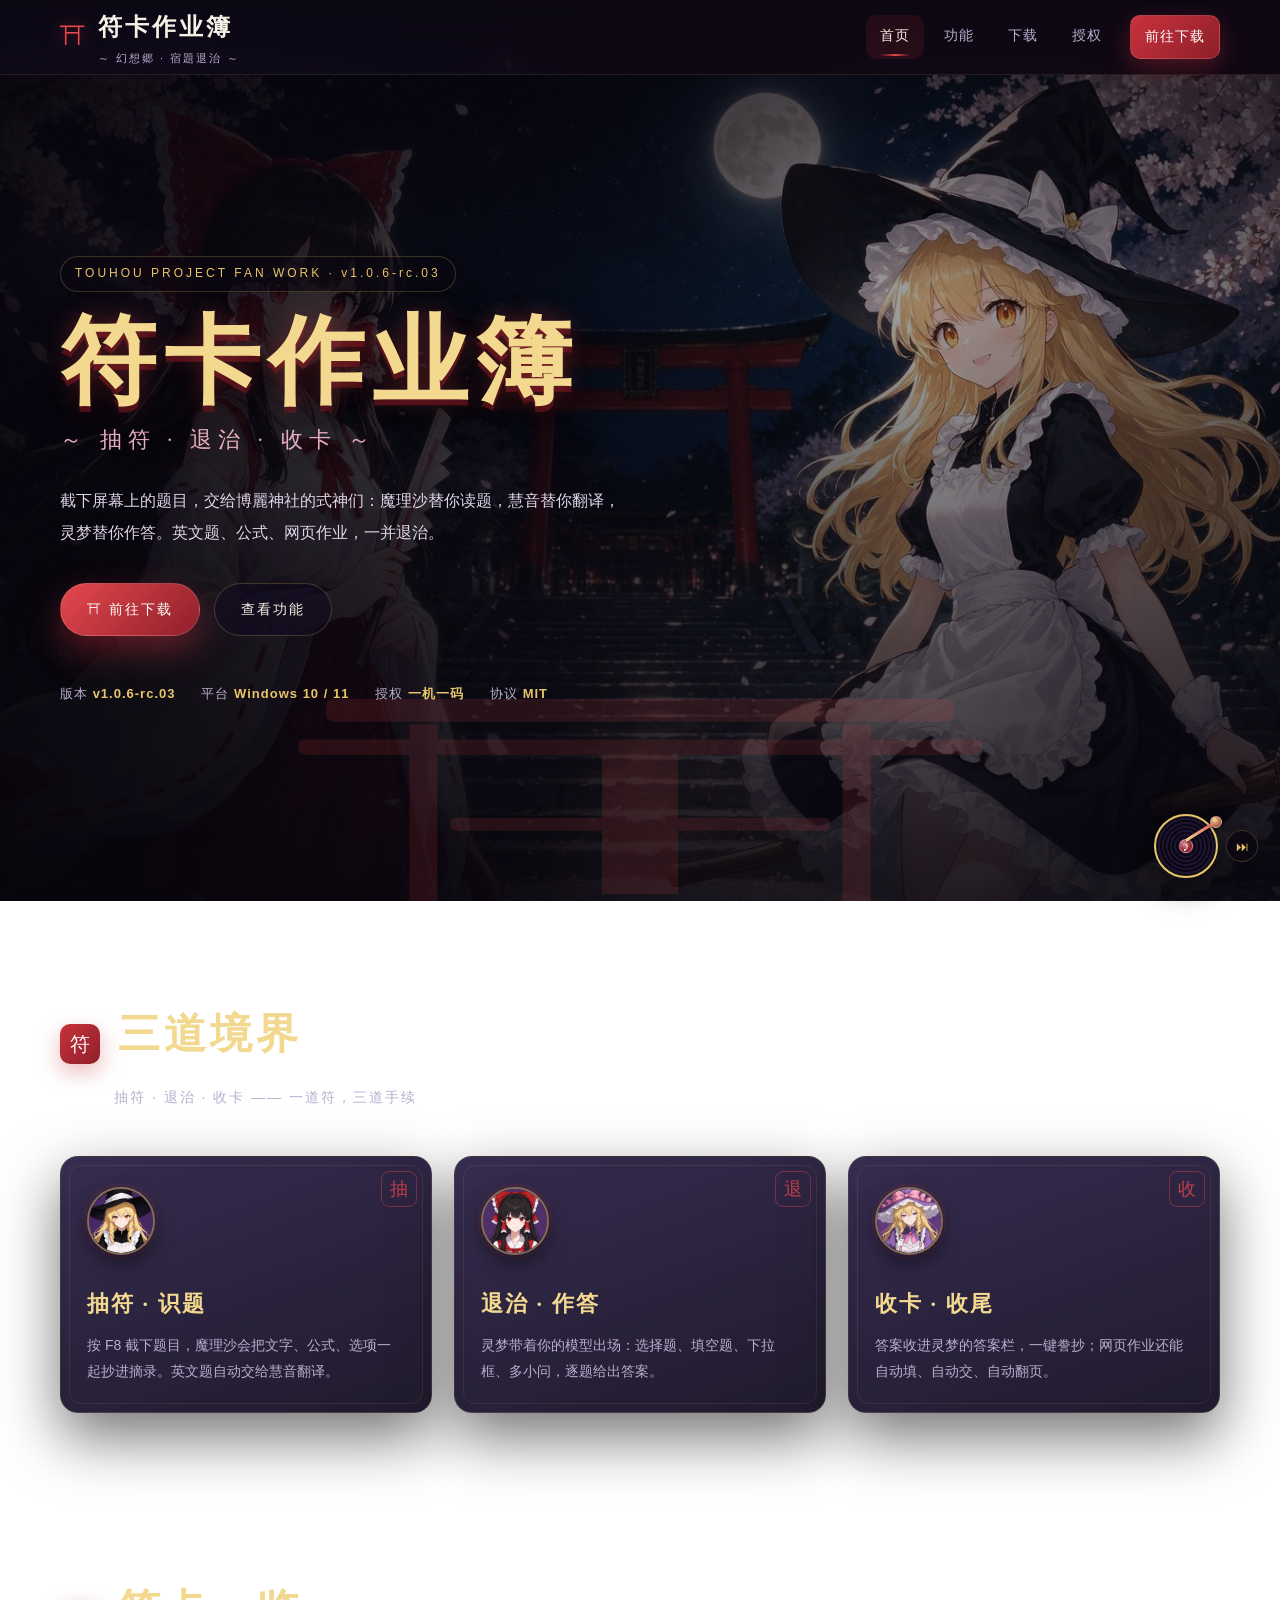
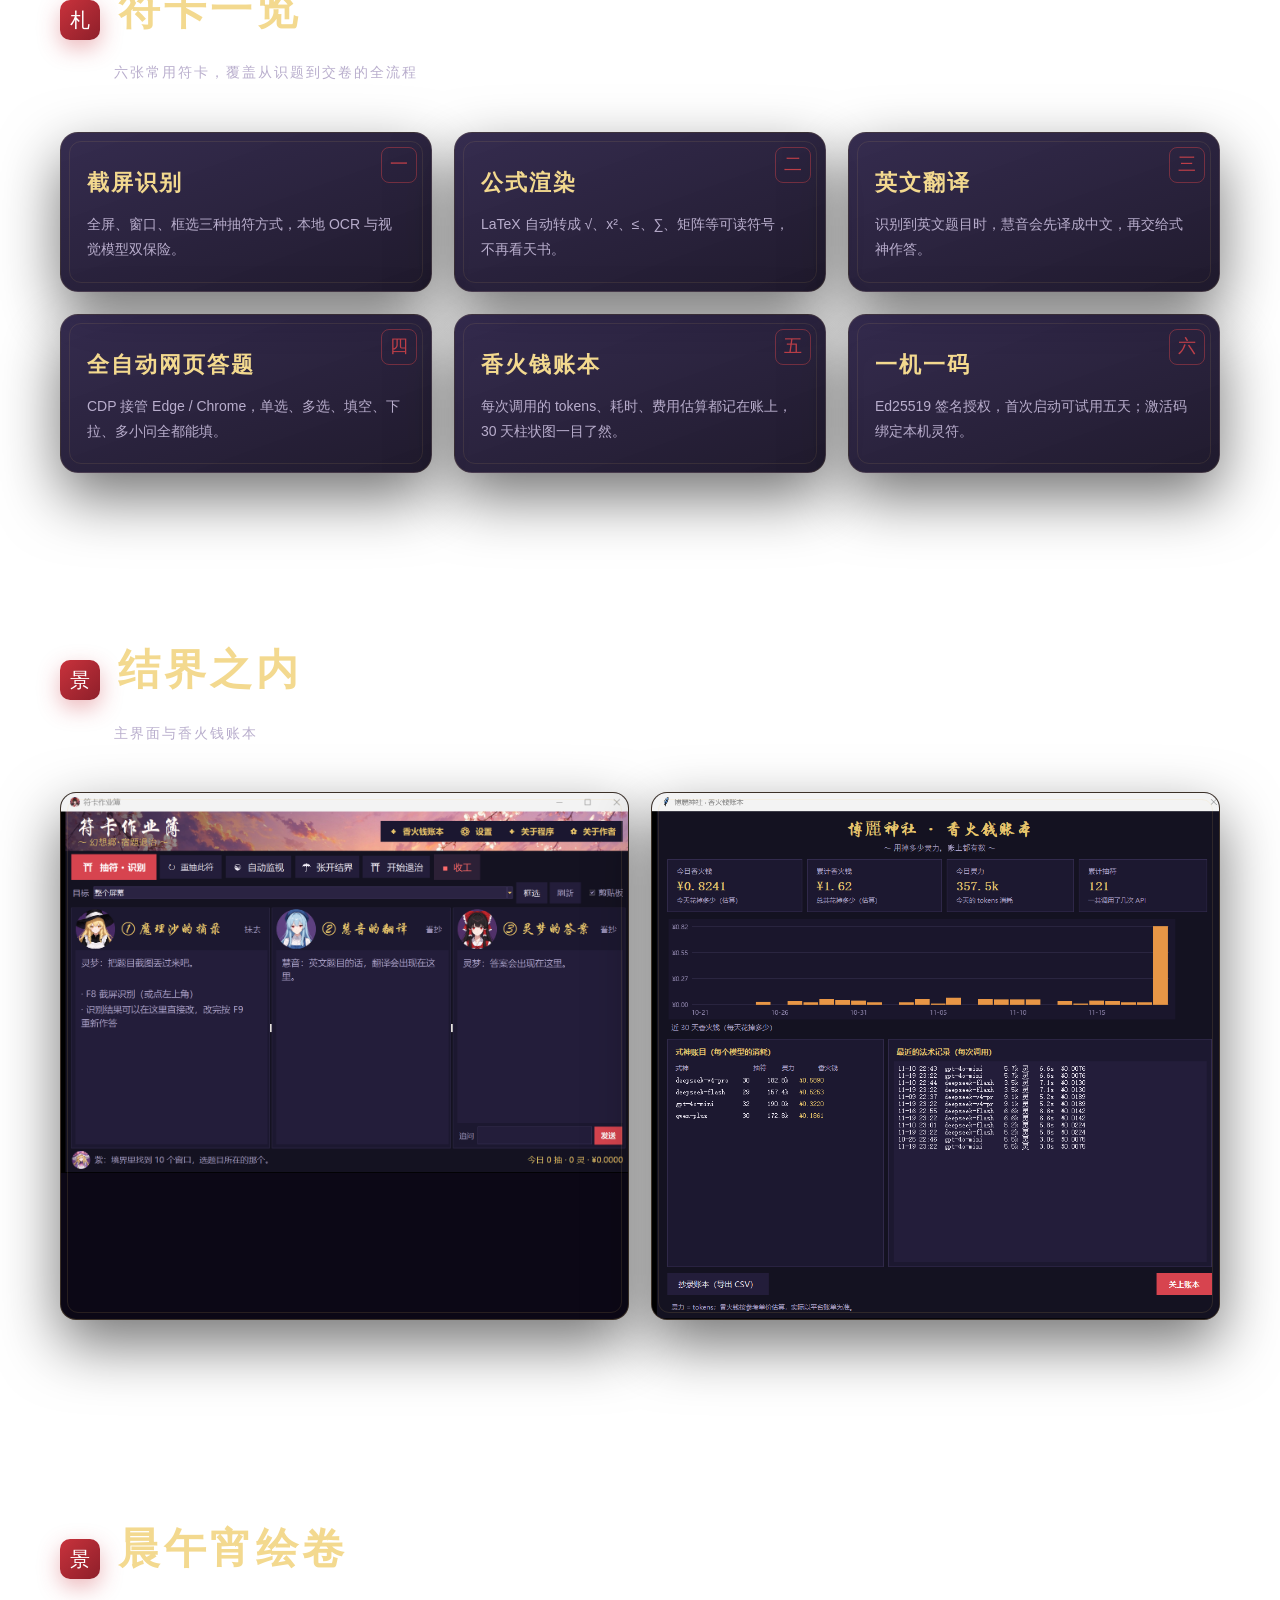
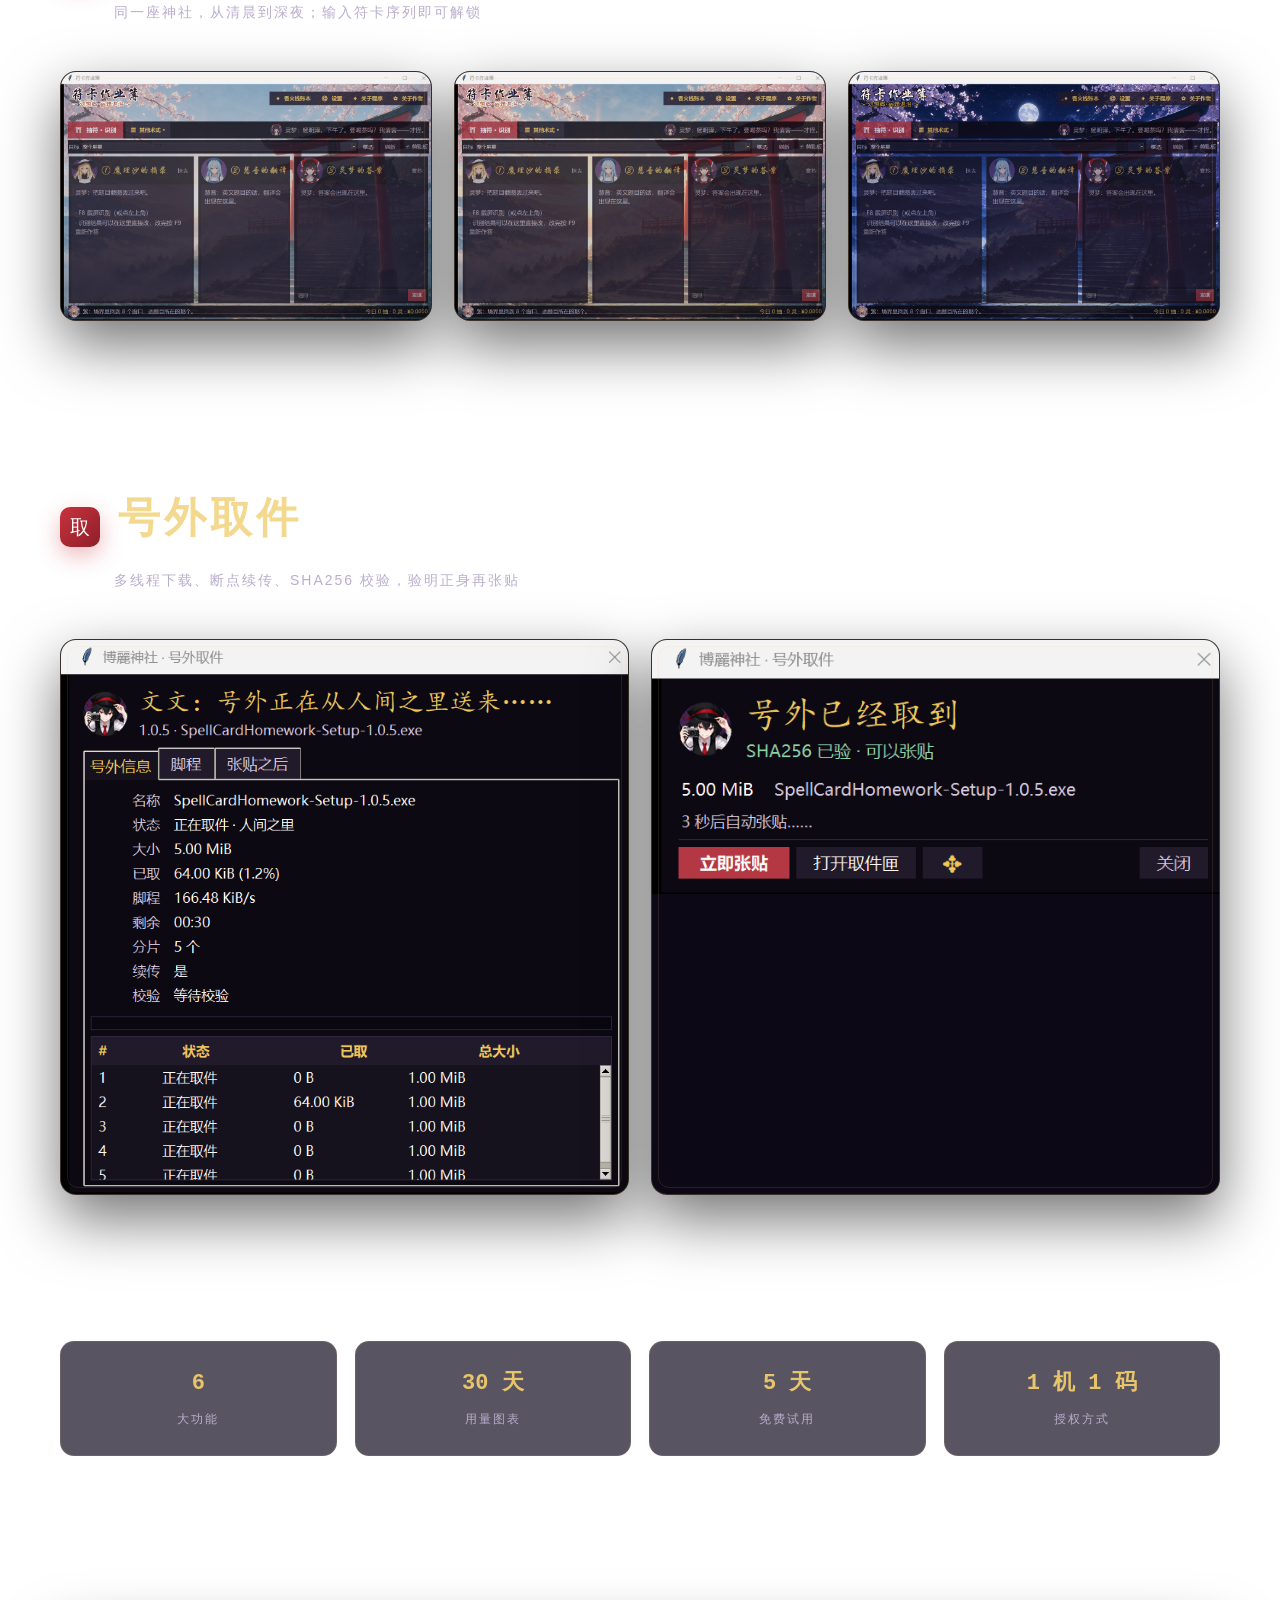
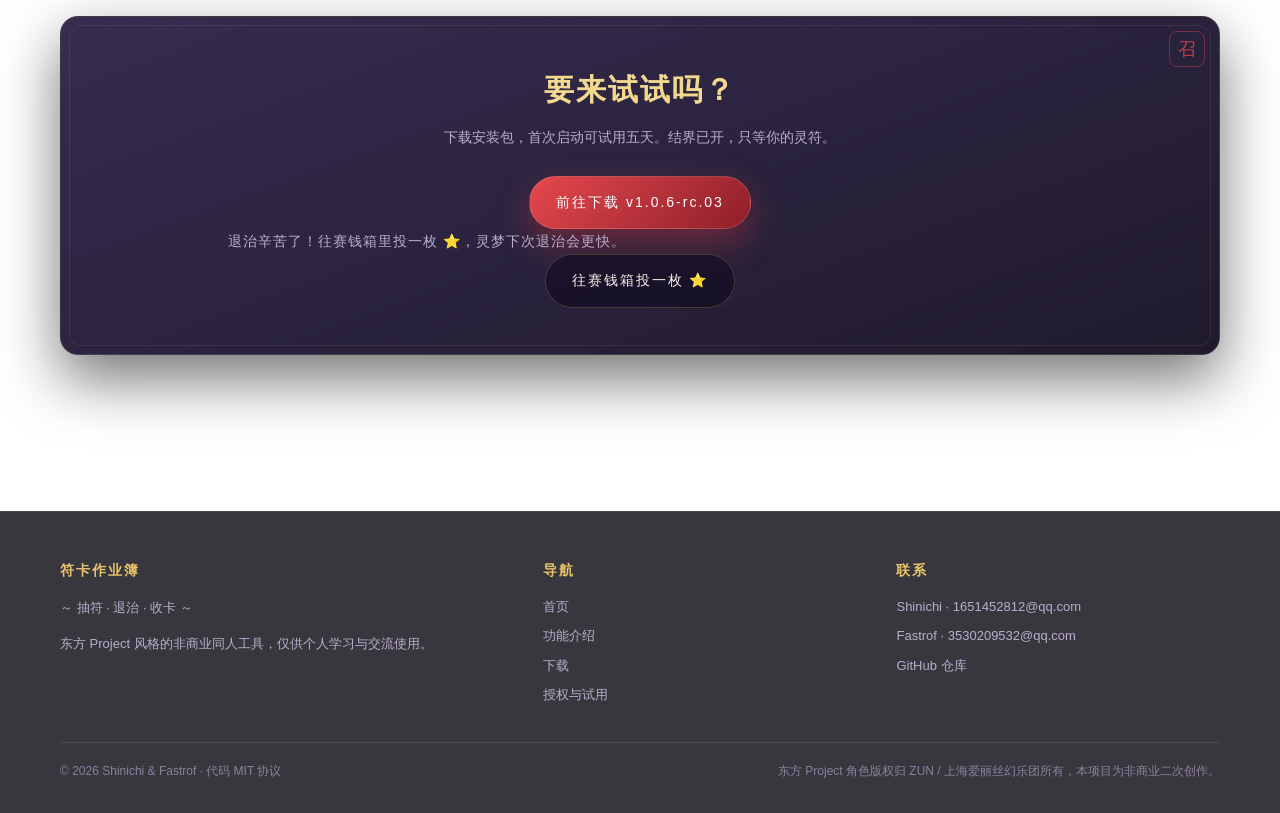
==== commit 0ec85244: "release: 1.0.6-rc.03 首次安装契约与新手引导" ====
--- a/docs/index.html
+++ b/docs/index.html
@@ -1,4 +1,4 @@
-﻿<!DOCTYPE html>
+<!DOCTYPE html>
 <html lang="zh-CN">
 <head>
   <script>document.documentElement.classList.add("js");</script>
@@ -35,7 +35,7 @@
       <div class="hero-bg" aria-hidden="true"></div>
       <div class="container">
         <div class="hero-inner">
-          <span class="hero-kicker">TOUHOU PROJECT FAN WORK · v1.0.6</span>
+          <span class="hero-kicker">TOUHOU PROJECT FAN WORK · v1.0.6-rc.03</span>
           <h1>符卡作业簿</h1>
           <div class="jp">～ 抽符 · 退治 · 收卡 ～</div>
           <p class="lead">
@@ -47,7 +47,7 @@
             <a class="btn btn-ghost" href="features.html">查看功能</a>
           </div>
           <div class="hero-meta">
-            <span>版本 <b>v1.0.6</b></span>
+            <span>版本 <b>v1.0.6-rc.03</b></span>
             <span>平台 <b>Windows 10 / 11</b></span>
             <span>授权 <b>一机一码</b></span>
             <span>协议 <b>MIT</b></span>
@@ -211,7 +211,7 @@
           <p style="max-width:560px;margin:0 auto 26px">
             下载安装包，首次启动可试用五天。结界已开，只等你的灵符。
           </p>
-          <a class="btn btn-primary" href="https://github.com/Jerry9335/SpellCardHomework/releases/download/v1.0.6/SpellCardHomework-Setup-1.0.6.exe">前往下载 v1.0.6</a>
+          <a class="btn btn-primary" href="https://github.com/Jerry9335/SpellCardHomework/releases/download/v1.0.6-rc.03/SpellCardHomework-Setup-1.0.6-rc.03.exe">前往下载 v1.0.6-rc.03</a>
           <p class="support-line">退治辛苦了！往赛钱箱里投一枚 ⭐，灵梦下次退治会更快。</p>
           <a class="btn btn-ghost" href="https://github.com/Jerry9335/SpellCardHomework/stargazers" target="_blank" rel="noopener">往赛钱箱投一枚 ⭐</a>
         </div>
@@ -231,7 +231,7 @@
           <h4>导航</h4>
           <a href="index.html">首页</a>
           <a href="features.html">功能介绍</a>
-          <a href="https://github.com/Jerry9335/SpellCardHomework/releases/download/v1.0.6/SpellCardHomework-Setup-1.0.6.exe">下载</a>
+          <a href="https://github.com/Jerry9335/SpellCardHomework/releases/download/v1.0.6-rc.03/SpellCardHomework-Setup-1.0.6-rc.03.exe">下载</a>
           <a href="download.html#activate">授权与试用</a>
         </div>
         <div>
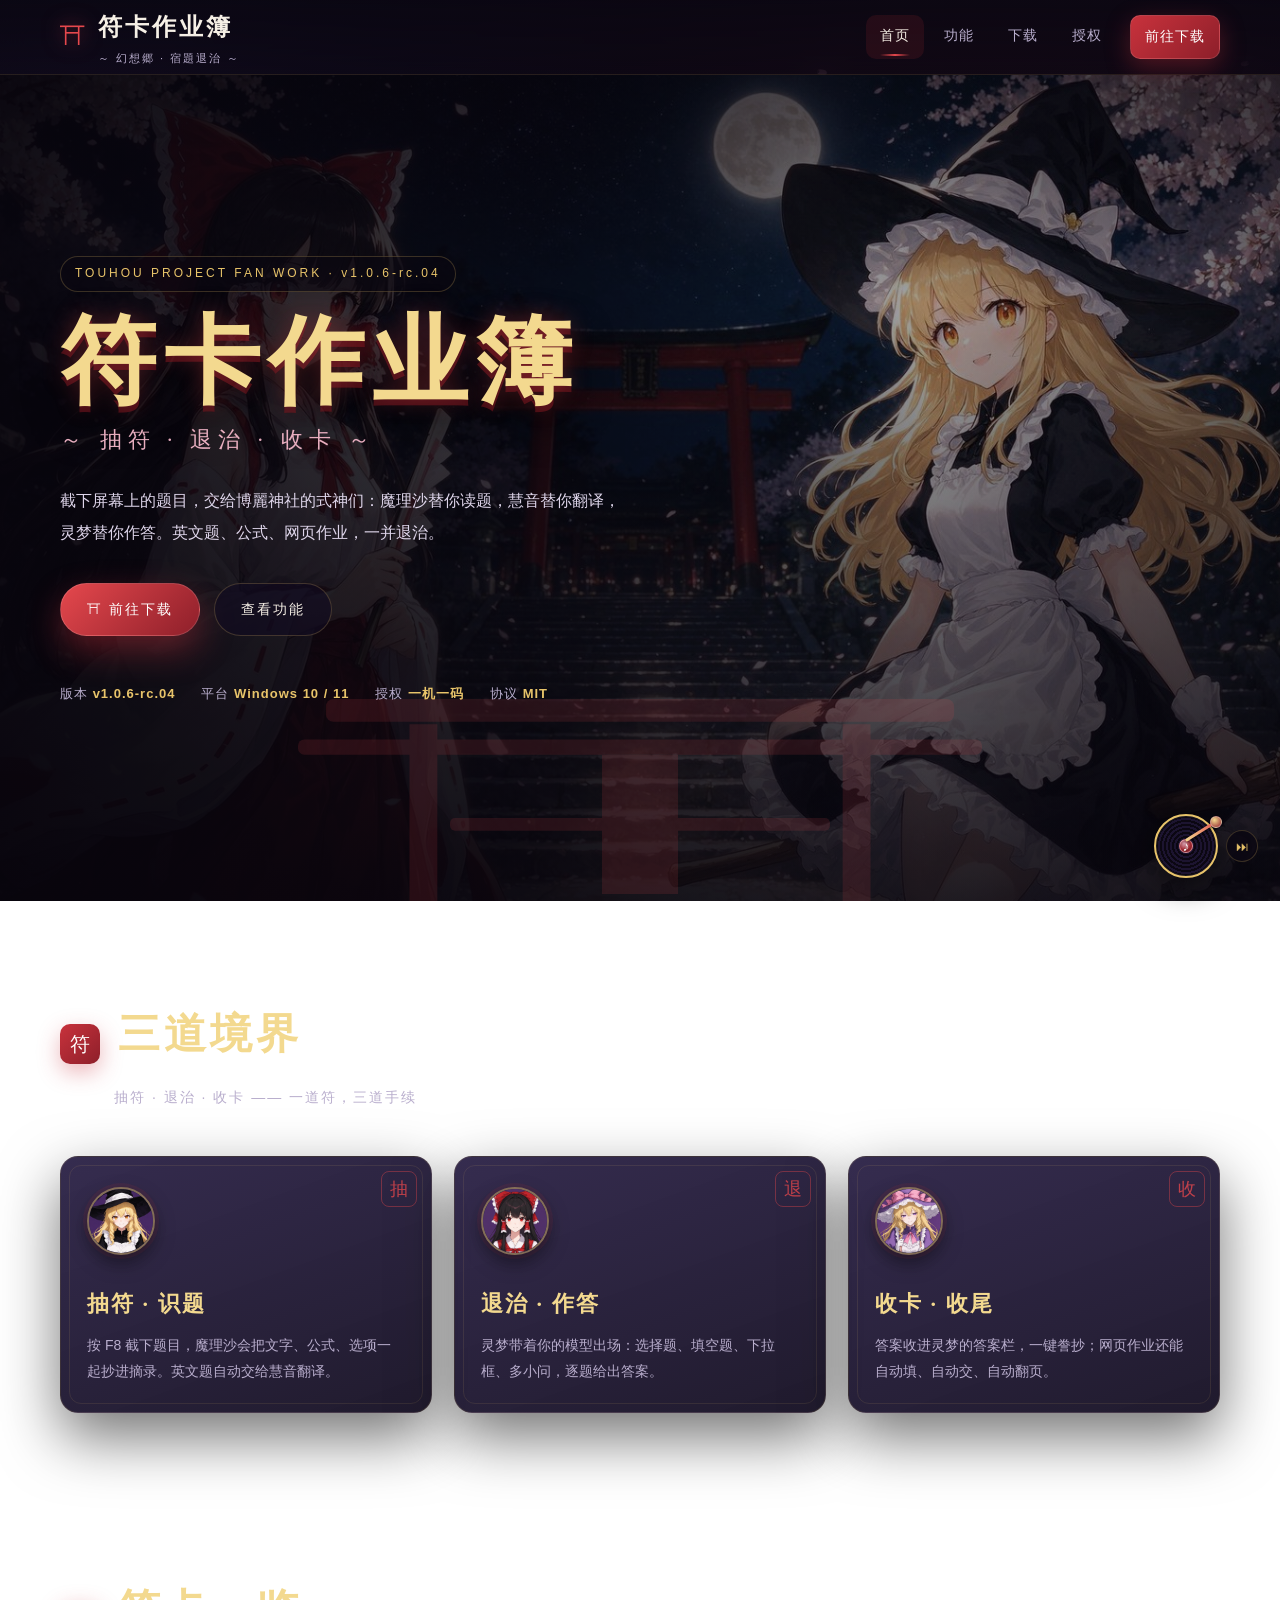
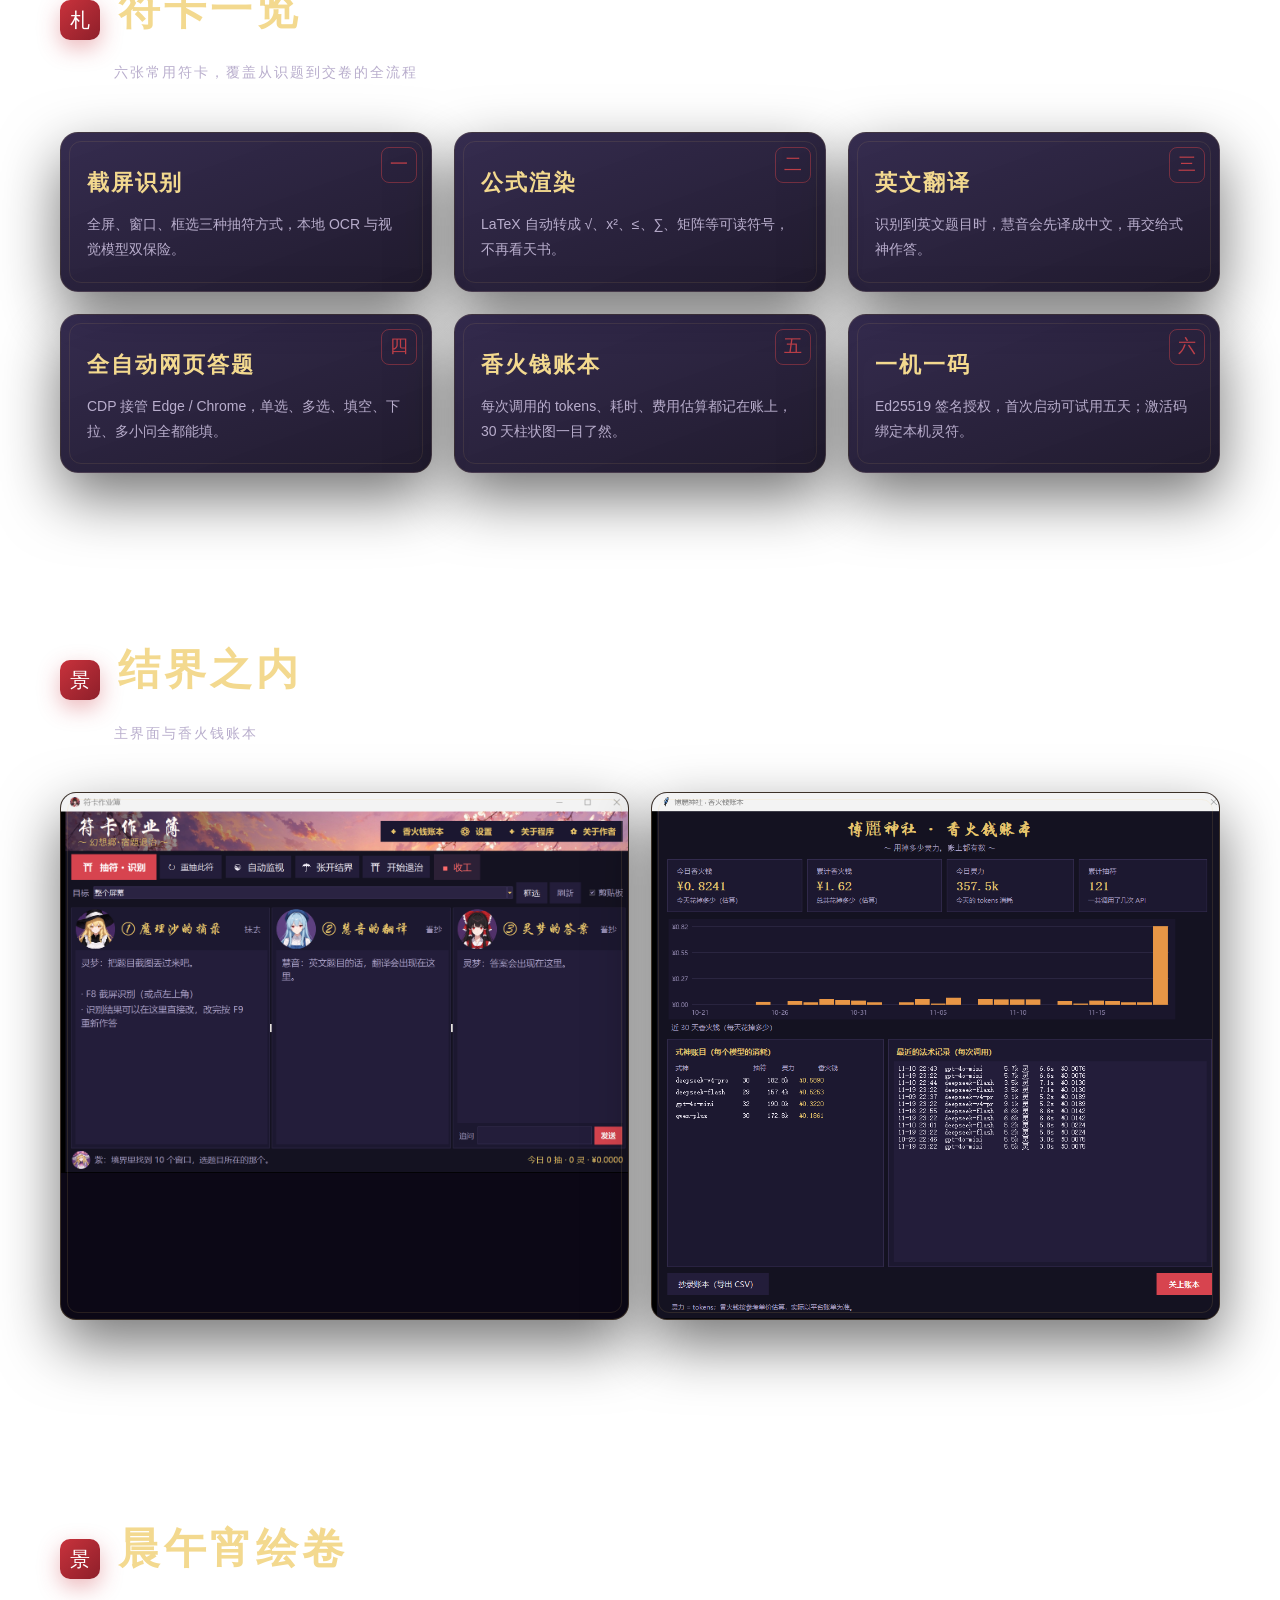
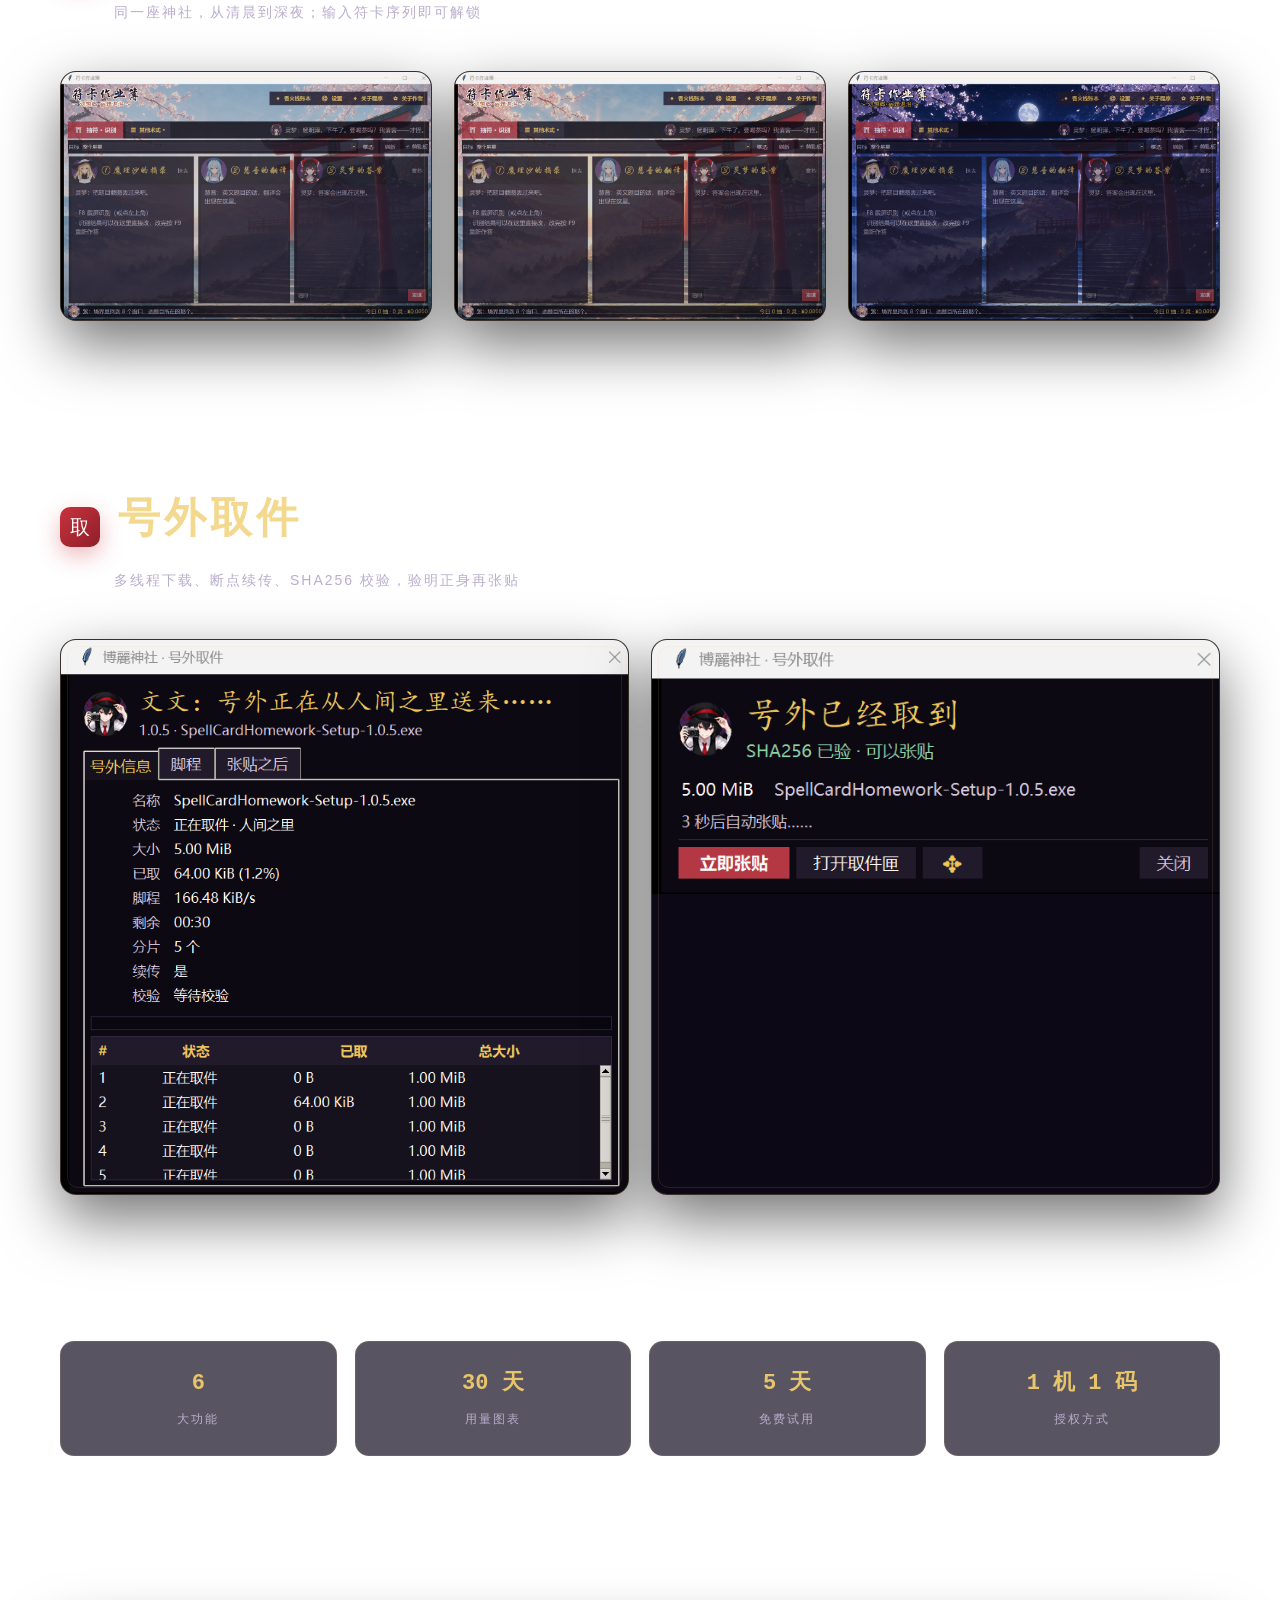
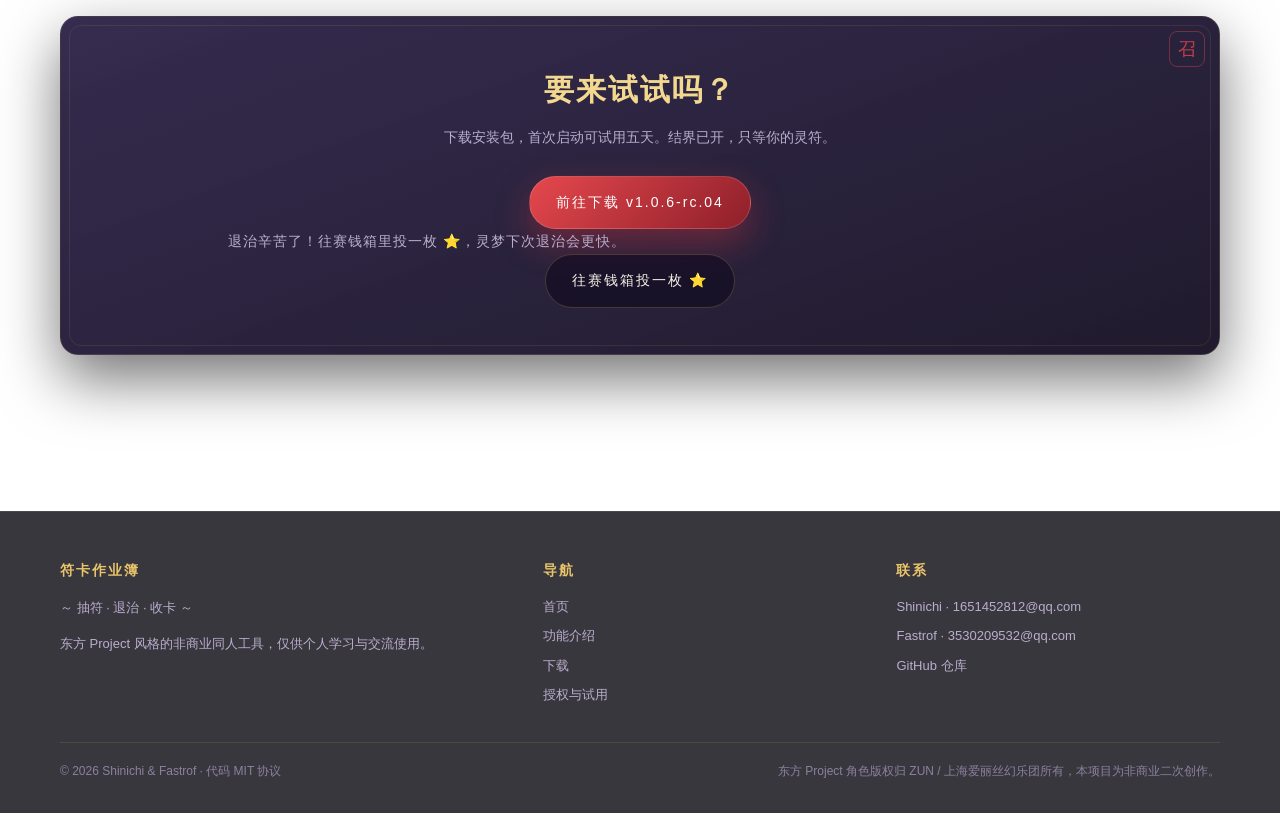
==== commit d373fc23: "release: 1.0.6-rc.04 with prompt-only update check" ====
--- a/docs/index.html
+++ b/docs/index.html
@@ -1,4 +1,4 @@
-<!DOCTYPE html>
+﻿<!DOCTYPE html>
 <html lang="zh-CN">
 <head>
   <script>document.documentElement.classList.add("js");</script>
@@ -35,7 +35,7 @@
       <div class="hero-bg" aria-hidden="true"></div>
       <div class="container">
         <div class="hero-inner">
-          <span class="hero-kicker">TOUHOU PROJECT FAN WORK · v1.0.6-rc.03</span>
+          <span class="hero-kicker">TOUHOU PROJECT FAN WORK · v1.0.6-rc.04</span>
           <h1>符卡作业簿</h1>
           <div class="jp">～ 抽符 · 退治 · 收卡 ～</div>
           <p class="lead">
@@ -47,7 +47,7 @@
             <a class="btn btn-ghost" href="features.html">查看功能</a>
           </div>
           <div class="hero-meta">
-            <span>版本 <b>v1.0.6-rc.03</b></span>
+            <span>版本 <b>v1.0.6-rc.04</b></span>
             <span>平台 <b>Windows 10 / 11</b></span>
             <span>授权 <b>一机一码</b></span>
             <span>协议 <b>MIT</b></span>
@@ -211,7 +211,7 @@
           <p style="max-width:560px;margin:0 auto 26px">
             下载安装包，首次启动可试用五天。结界已开，只等你的灵符。
           </p>
-          <a class="btn btn-primary" href="https://github.com/Jerry9335/SpellCardHomework/releases/download/v1.0.6-rc.03/SpellCardHomework-Setup-1.0.6-rc.03.exe">前往下载 v1.0.6-rc.03</a>
+          <a class="btn btn-primary" href="https://github.com/Jerry9335/SpellCardHomework/releases/download/v1.0.6-rc.04/SpellCardHomework-Setup-1.0.6-rc.04.exe">前往下载 v1.0.6-rc.04</a>
           <p class="support-line">退治辛苦了！往赛钱箱里投一枚 ⭐，灵梦下次退治会更快。</p>
           <a class="btn btn-ghost" href="https://github.com/Jerry9335/SpellCardHomework/stargazers" target="_blank" rel="noopener">往赛钱箱投一枚 ⭐</a>
         </div>
@@ -231,7 +231,7 @@
           <h4>导航</h4>
           <a href="index.html">首页</a>
           <a href="features.html">功能介绍</a>
-          <a href="https://github.com/Jerry9335/SpellCardHomework/releases/download/v1.0.6-rc.03/SpellCardHomework-Setup-1.0.6-rc.03.exe">下载</a>
+          <a href="https://github.com/Jerry9335/SpellCardHomework/releases/download/v1.0.6-rc.04/SpellCardHomework-Setup-1.0.6-rc.04.exe">下载</a>
           <a href="download.html#activate">授权与试用</a>
         </div>
         <div>
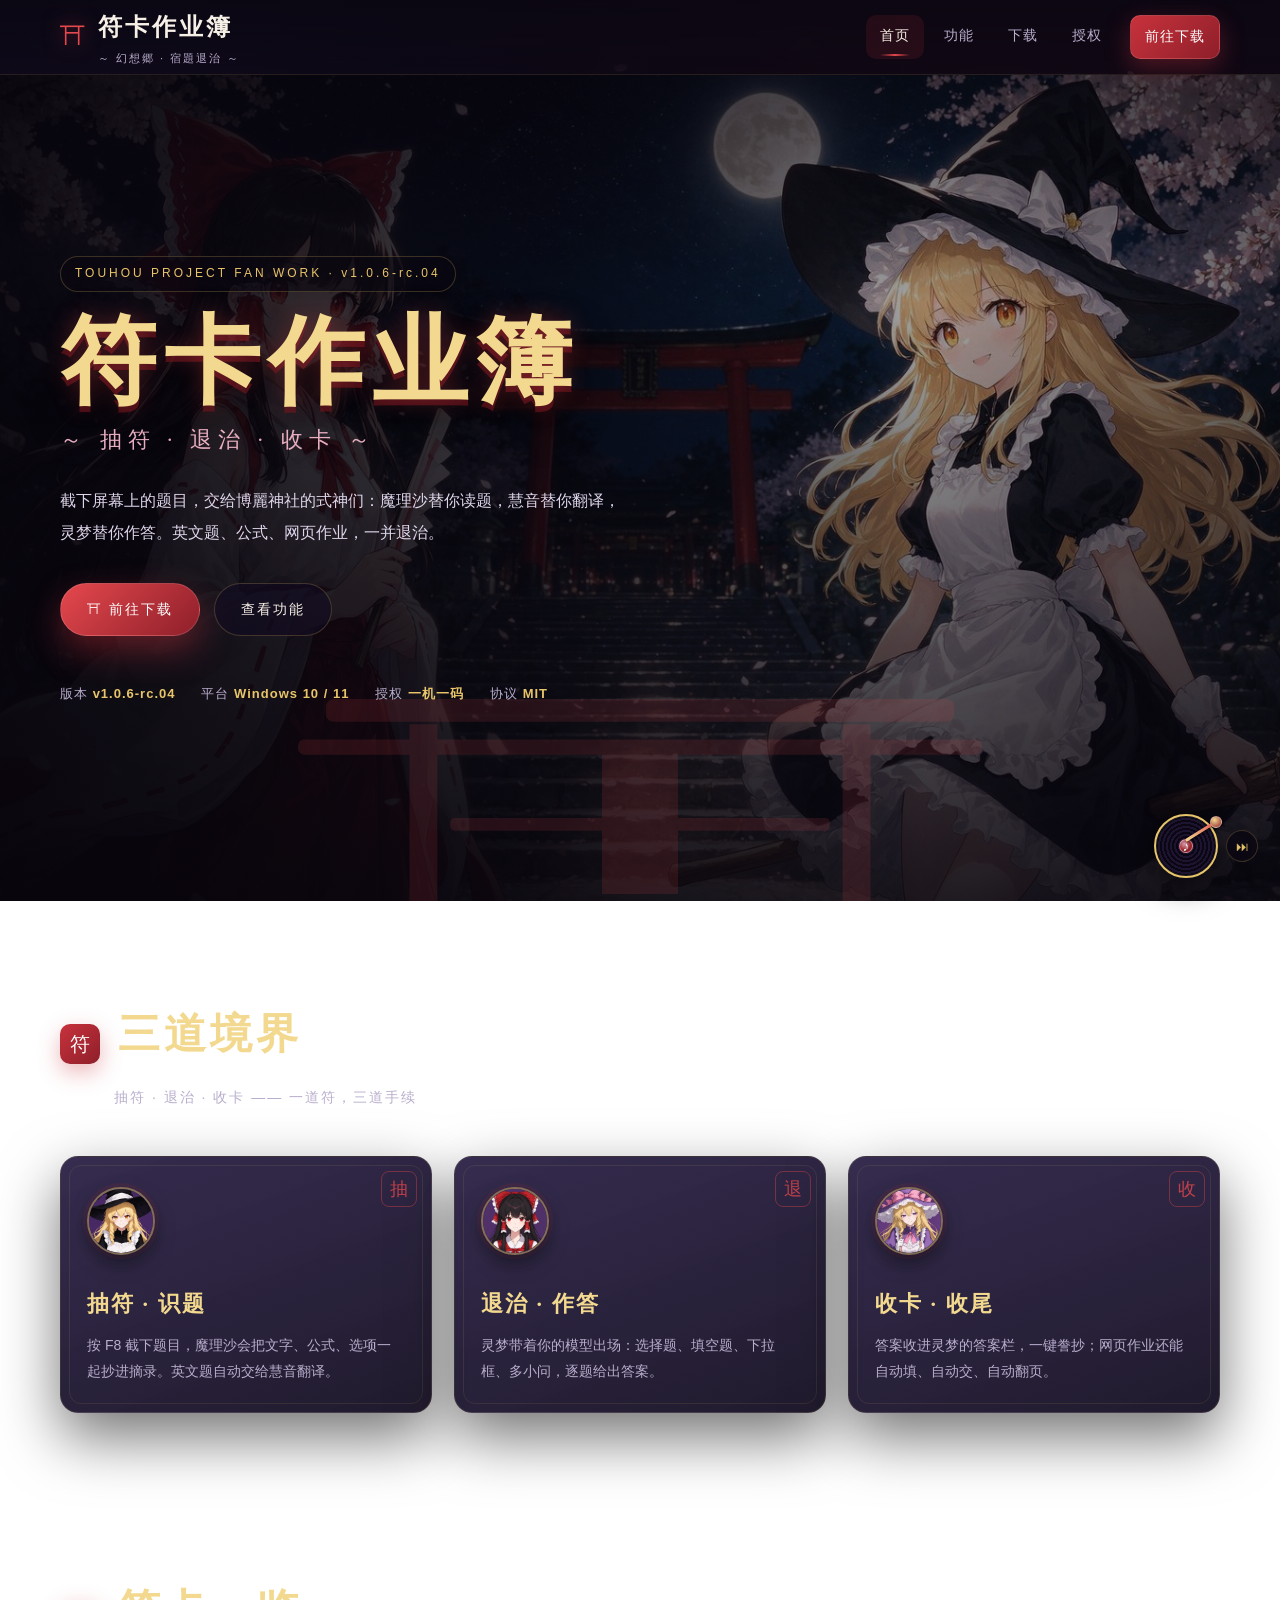
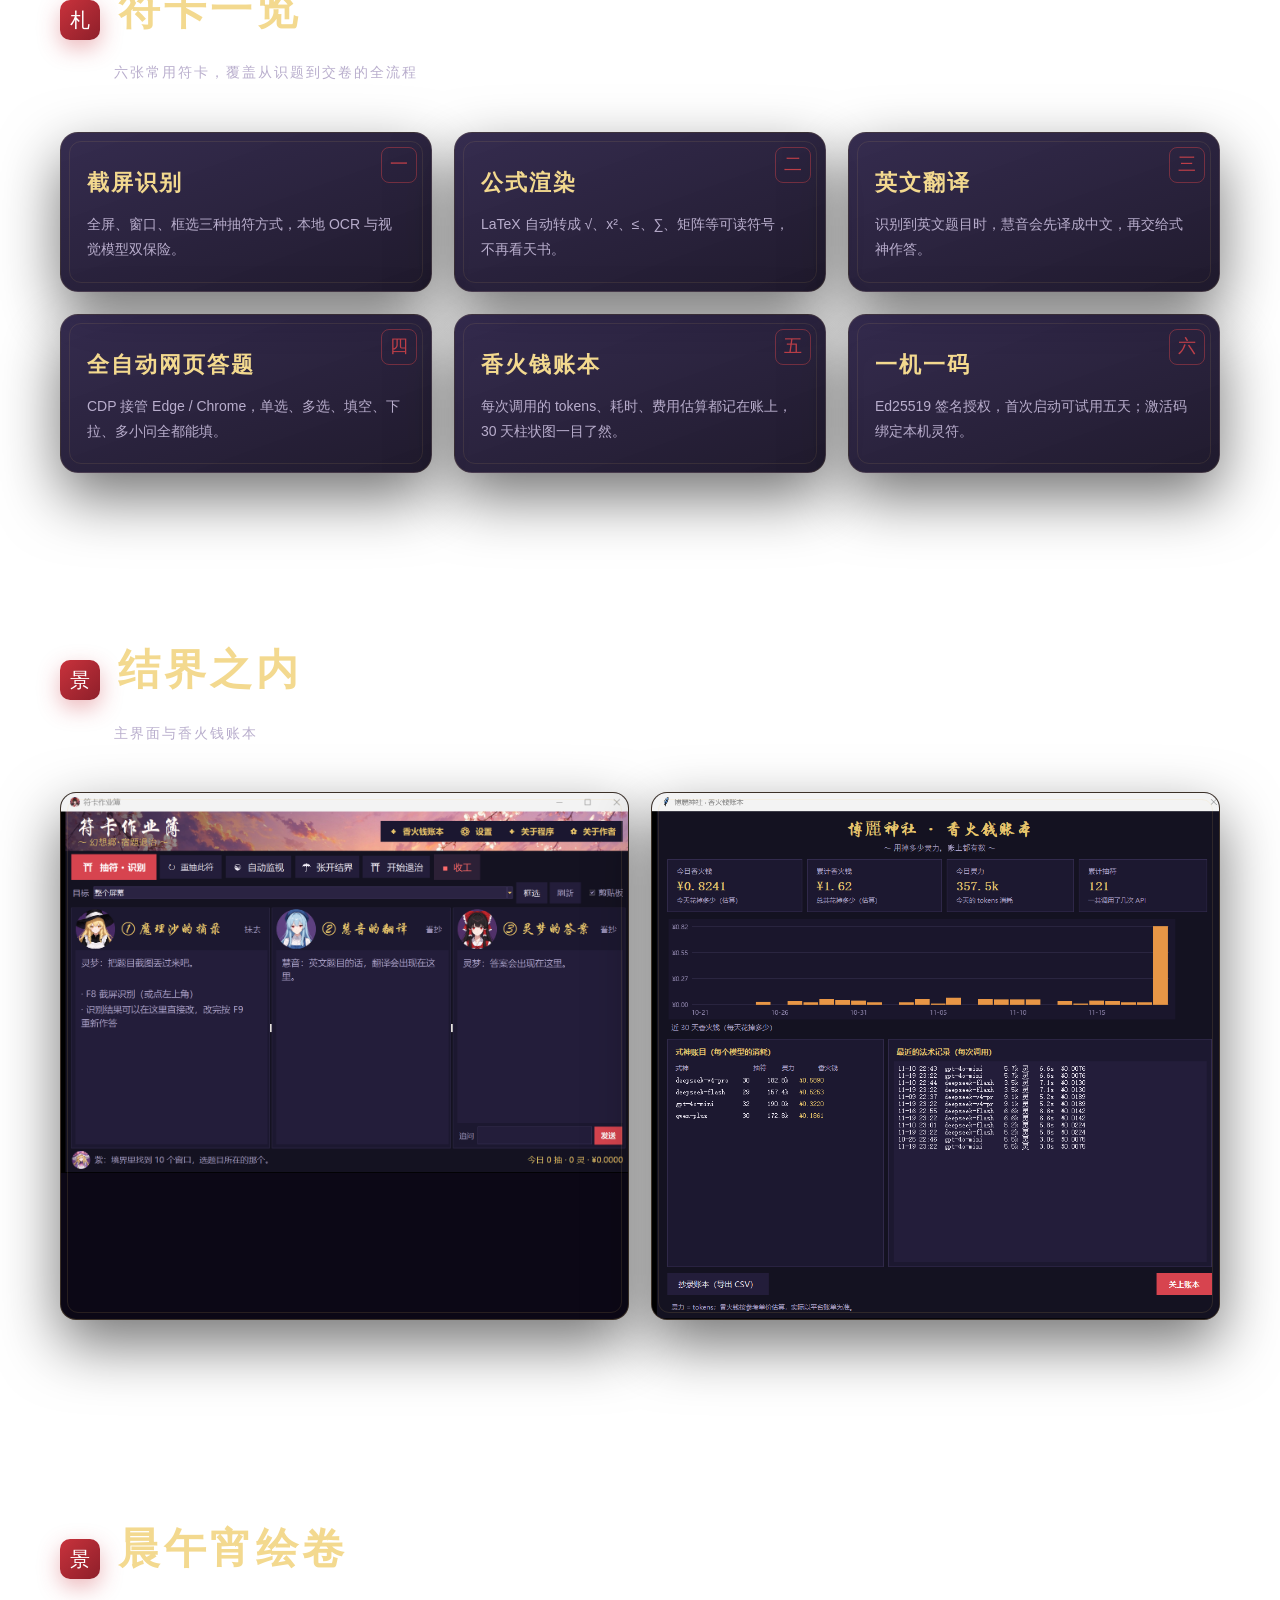
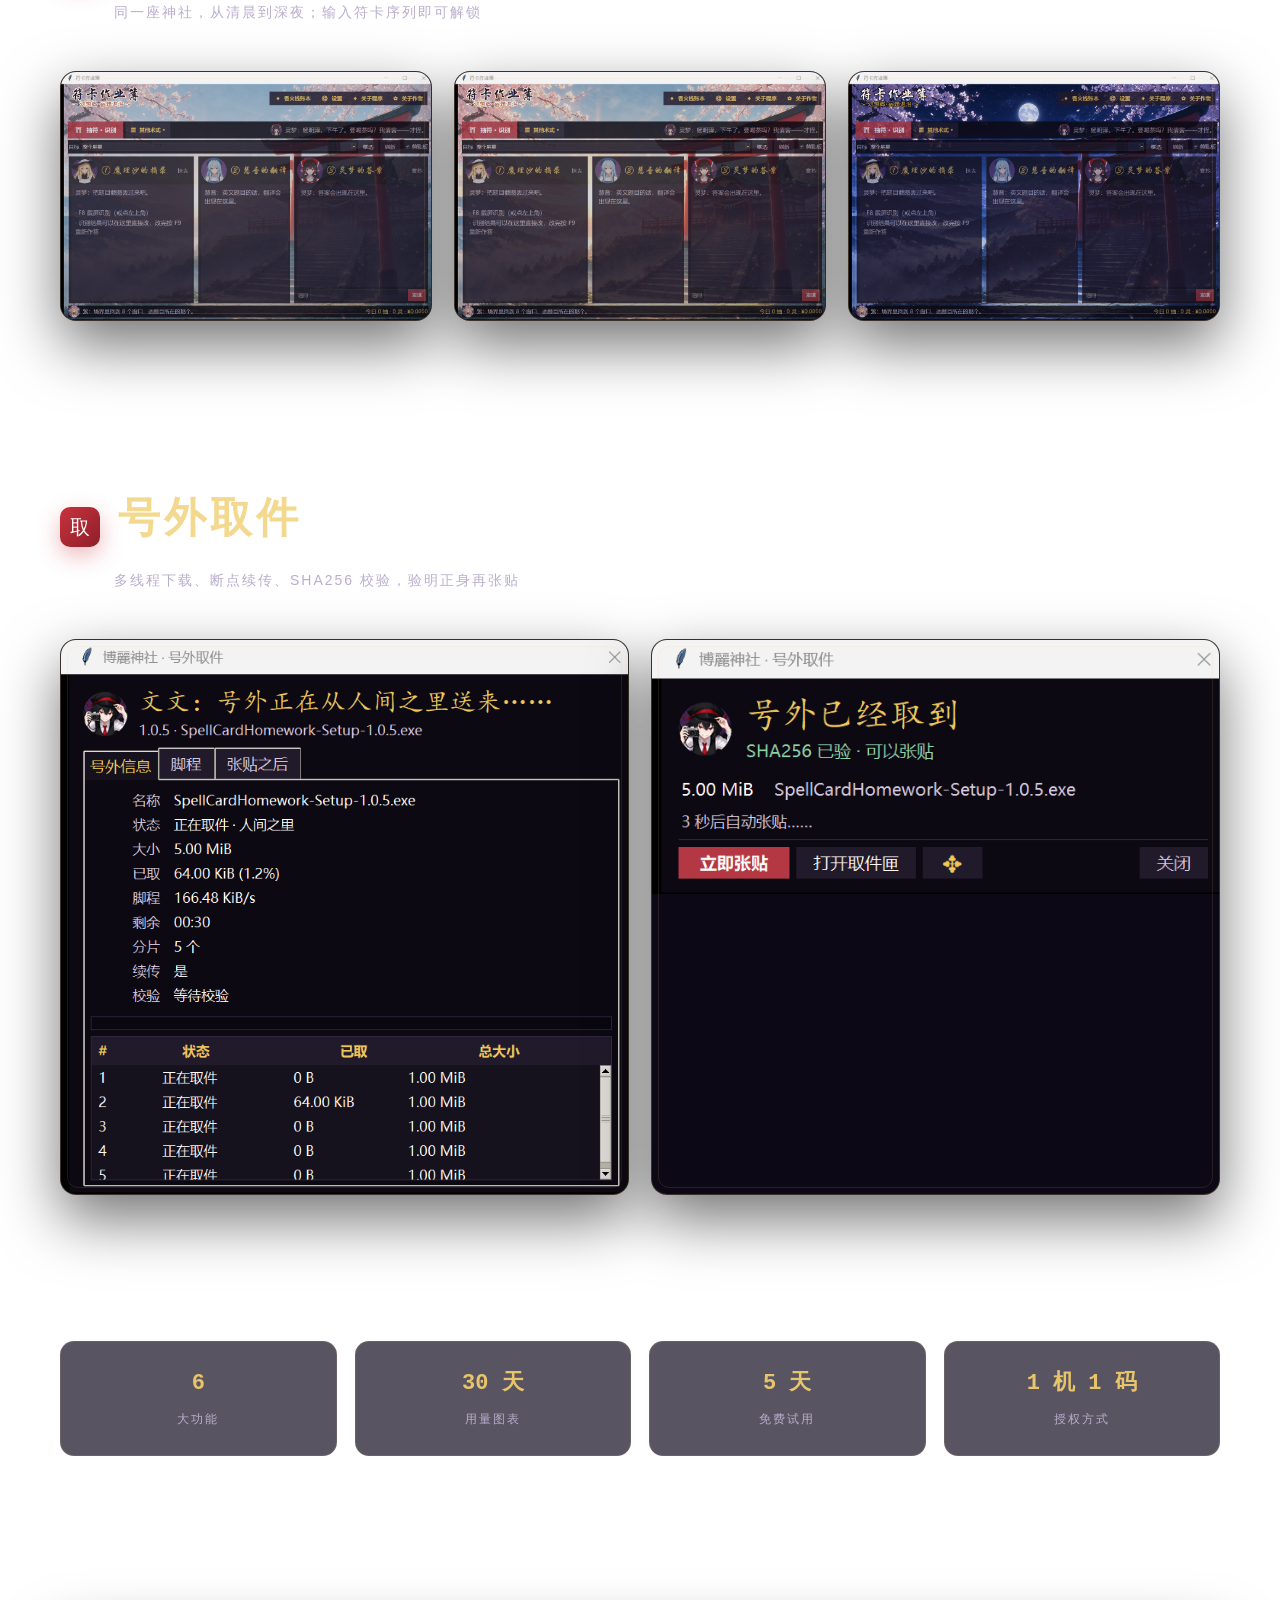
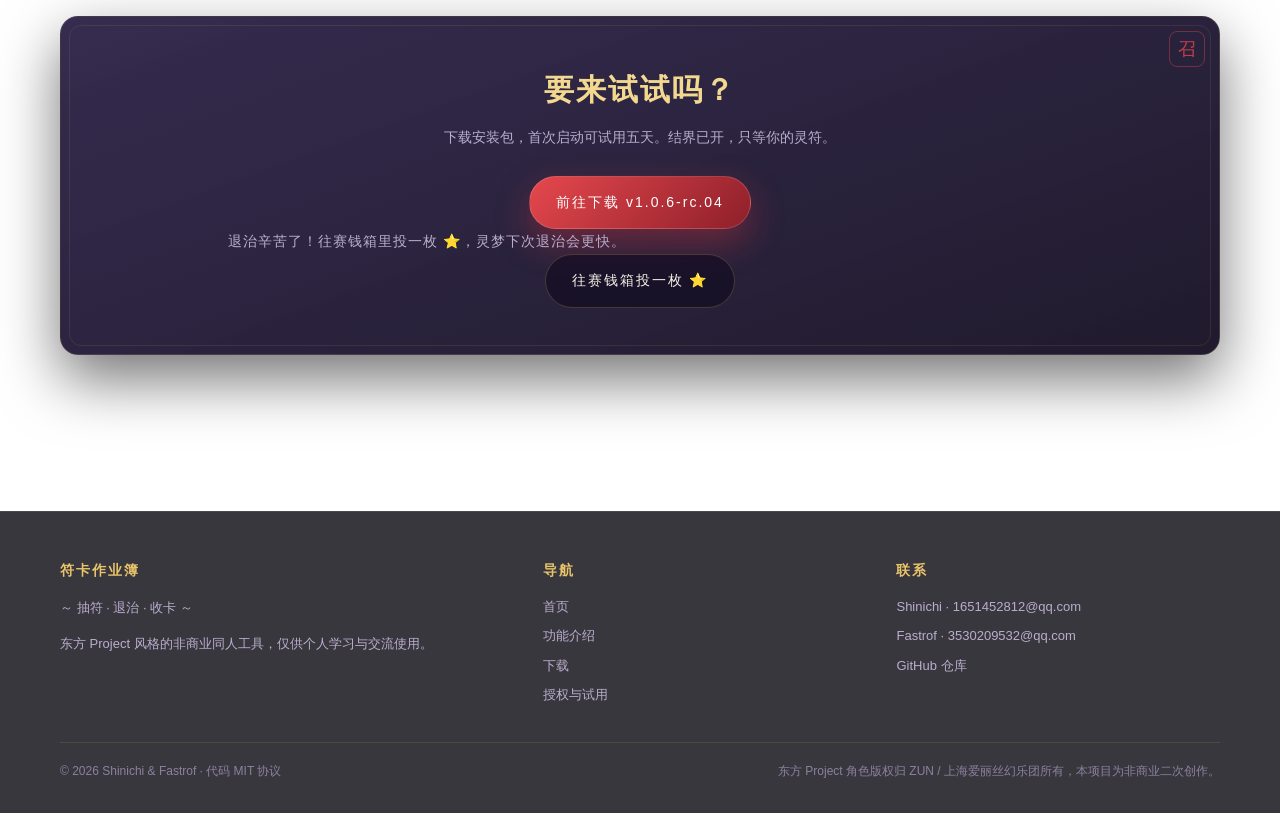
==== commit d2bd0b27: "feat(site): block WeChat in-app browser and add Gitee download" ====
--- a/docs/index.html
+++ b/docs/index.html
@@ -1,15 +1,47 @@
 ﻿<!DOCTYPE html>
 <html lang="zh-CN">
 <head>
-  <script>document.documentElement.classList.add("js");</script>
+  <script>
+document.documentElement.classList.add("js");
+(function () {
+  var ua = navigator.userAgent || "";
+  if (/MicroMessenger|wxwork/i.test(ua)) document.documentElement.classList.add("is-wechat");
+})();
+</script>
   <meta charset="UTF-8" />
   <meta name="viewport" content="width=device-width, initial-scale=1.0" />
   <title>符卡作业簿 · SpellCardHomework</title>
   <meta name="description" content="东方 Project 风格的 Windows 截屏识题 + AI 作答 + 全自动网页答题工具。" />
   <link rel="icon" href="assets/img/favicon.png" />
-  <link rel="stylesheet" href="assets/css/style.css?v=20261122d" />
+  <link rel="stylesheet" href="assets/css/style.css?v=20261124a" />
 </head>
 <body>
+  <!-- 微信内置浏览器硬拦截：JS 只负责复制链接，不提供继续浏览按钮 -->
+  <div class="wechat-guard" id="wechatGuard" role="alertdialog" aria-modal="true"
+       aria-labelledby="wechatGuardTitle" aria-describedby="wechatGuardDesc">
+    <div class="wechat-card">
+      <div class="wechat-seal" aria-hidden="true">微</div>
+      <p class="wechat-kicker">结界提示 · 微信内置浏览器</p>
+      <h2 id="wechatGuardTitle">请用系统浏览器打开</h2>
+      <p class="wechat-desc" id="wechatGuardDesc">
+        微信内置浏览器会限制本站的样式与下载功能，页面可能显示不全。
+        复制网址后，用手机或电脑的浏览器打开即可正常访问。
+      </p>
+      <ol class="wechat-steps">
+        <li><b>iPhone</b><span>点右上角「···」→「在默认浏览器打开」</span></li>
+        <li><b>Android</b><span>点右上角「···」→「在浏览器打开」</span></li>
+        <li><b>电脑微信</b><span>点右上角「···」→「在浏览器中打开」</span></li>
+      </ol>
+      <div class="wechat-url-row">
+        <input class="wechat-url" id="wechatUrl" type="text" readonly
+               value="https://jerry9335.github.io/SpellCardHomework/" aria-label="本站网址" />
+        <button class="btn btn-primary wechat-copy" id="wechatCopy" type="button">复制本站链接</button>
+      </div>
+      <p class="wechat-status" id="wechatStatus" aria-live="polite">复制后粘贴到系统浏览器的地址栏。</p>
+      <p class="wechat-foot">本站不会要求你在微信内登录或下载任何文件。请勿在微信内置浏览器中继续操作。</p>
+    </div>
+  </div>
+
   <canvas id="petals" aria-hidden="true"></canvas>
 
   <header class="site-header">
@@ -248,6 +280,7 @@
     </div>
   </footer>
 
-  <script src="assets/js/main.js?v=20261122d"></script>
+  <script src="assets/js/main.js?v=20261124a"></script>
+  <script src="assets/js/wechat-guard.js?v=20261124a"></script>
 </body>
 </html>
--- a/docs/assets/css/style.css
+++ b/docs/assets/css/style.css
@@ -1,824 +1,1061 @@
-﻿/* =========================================================
-   符卡作业簿 · 官网样式
-   深色神社 / 红白 / 樱花 / 符卡
-   ========================================================= */
-:root {
-  --bg: #0a0712;
-  --bg-2: #120c20;
-  --panel: #1a1330;
-  --panel-2: #241a40;
-  --ink: #f6f0e6;
-  --muted: #b9aecd;
-  --red: #c8323c;
-  --red-2: #e5484d;
-  --red-deep: #8e1f2a;
-  --gold: #e8c46a;
-  --gold-soft: #f3d98f;
-  --sakura: #f3b6c8;
-  --line: rgba(232, 196, 106, 0.22);
-  --line-soft: rgba(232, 196, 106, 0.12);
-  --shadow: 0 24px 60px rgba(0, 0, 0, 0.55);
-  --radius: 18px;
-  --max: 1160px;
-  --font-display: "STKaiti", "KaiTi", "楷体", "Songti SC", "SimSun", serif;
-  --font-body: "Microsoft YaHei UI", "Microsoft YaHei", "PingFang SC", "Hiragino Sans GB", sans-serif;
-  --font-mono: "Cascadia Code", "Consolas", "SF Mono", monospace;
-}
-
-* { box-sizing: border-box; }
-
-html { scroll-behavior: smooth; }
-
-body {
-  margin: 0;
-  min-height: 100vh;
-  color: var(--ink);
-  font-family: var(--font-body);
-  line-height: 1.8;
-  background:
-    radial-gradient(1100px 600px at 78% -10%, rgba(200, 50, 60, 0.20), transparent 60%),
-    radial-gradient(900px 520px at 8% 12%, rgba(120, 80, 190, 0.16), transparent 60%),
-    linear-gradient(180deg, #0b0714 0%, #100a1c 45%, #0a0712 100%);
-  background-attachment: fixed;
-  overflow-x: hidden;
-}
-
-/* 樱花 canvas 固定在最底层 */
-#petals {
-  position: fixed;
-  inset: 0;
-  width: 100%;
-  height: 100%;
-  pointer-events: none;
-  z-index: 0;
-}
-
-/* 神社纹样：淡淡的鸟居/格子 */
-body::before {
-  content: "";
-  position: fixed;
-  inset: 0;
-  z-index: 0;
-  pointer-events: none;
-  opacity: 0.16;
-  background-image:
-    repeating-linear-gradient(90deg, rgba(232, 196, 106, 0.10) 0 1px, transparent 1px 96px),
-    repeating-linear-gradient(0deg, rgba(232, 196, 106, 0.07) 0 1px, transparent 1px 96px);
-  mask-image: radial-gradient(circle at 50% 30%, #000 0%, transparent 78%);
-}
-
-main, .site-header, .site-footer, .page-hero { position: relative; z-index: 1; }
-
-a { color: var(--gold-soft); text-decoration: none; }
-a:hover { color: #fff; }
-
-.container { width: min(var(--max), calc(100% - 48px)); margin: 0 auto; }
-
-/* ------------------------------ 顶部导航 ------------------------------ */
-.site-header {
-  position: sticky;
-  top: 0;
-  z-index: 20;
-  backdrop-filter: blur(14px);
-  background: linear-gradient(180deg, rgba(10, 7, 18, 0.92), rgba(10, 7, 18, 0.72));
-  border-bottom: 1px solid var(--line-soft);
-  transition: box-shadow 0.3s ease, background 0.3s ease;
-}
-.site-header.scrolled { box-shadow: 0 12px 30px rgba(0, 0, 0, 0.5); }
-
-.nav {
-  display: flex;
-  align-items: center;
-  gap: 26px;
-  height: 74px;
-}
-.brand {
-  display: flex;
-  align-items: center;
-  gap: 12px;
-  font-family: var(--font-display);
-  color: var(--ink);
-}
-.brand .torii {
-  font-size: 26px;
-  color: var(--red-2);
-  filter: drop-shadow(0 0 10px rgba(229, 72, 77, 0.6));
-}
-.brand b { font-size: 24px; letter-spacing: 3px; font-weight: 600; }
-.brand small { display: block; font-family: var(--font-body); font-size: 11px; letter-spacing: 2px; color: var(--muted); }
-
-.nav-links { display: flex; gap: 6px; margin-left: auto; }
-.nav-links a {
-  position: relative;
-  padding: 8px 14px;
-  border-radius: 10px;
-  color: var(--muted);
-  font-size: 14px;
-  letter-spacing: 1px;
-  transition: color 0.2s ease, background 0.2s ease;
-}
-.nav-links a::after {
-  content: "";
-  position: absolute;
-  left: 14px; right: 14px; bottom: 3px;
-  height: 2px;
-  background: linear-gradient(90deg, transparent, var(--red-2), transparent);
-  transform: scaleX(0);
-  transition: transform 0.25s ease;
-}
-.nav-links a:hover, .nav-links a.active { color: var(--ink); background: rgba(200, 50, 60, 0.12); }
-.nav-links a:hover::after, .nav-links a.active::after { transform: scaleX(1); }
-
-.nav-cta {
-  margin-left: 8px;
-  padding: 9px 18px;
-  border-radius: 999px;
-  background: linear-gradient(135deg, var(--red), var(--red-deep));
-  color: #fff !important;
-  font-size: 13px;
-  letter-spacing: 1px;
-  box-shadow: 0 8px 24px rgba(200, 50, 60, 0.35);
-  border: 1px solid rgba(255, 255, 255, 0.12);
-}
-.nav-cta:hover { transform: translateY(-1px); }
-
-.nav-toggle {
-  display: none;
-  margin-left: auto;
-  background: transparent;
-  border: 1px solid var(--line);
-  color: var(--ink);
-  border-radius: 10px;
-  padding: 6px 12px;
-  font-size: 18px;
-  cursor: pointer;
-}
-
-/* ------------------------------ 首页 Hero ------------------------------ */
-.hero {
-  position: relative;
-  min-height: min(920px, calc(100vh - 74px));
-  display: grid;
-  align-items: center;
-  overflow: hidden;
-}
-.hero-bg {
-  position: absolute;
-  inset: 0;
-  background: url("../img/hero.jpg") center 22% / cover no-repeat;
-  filter: saturate(0.95) brightness(0.9);
-  transform: scale(1.03);
-}
-.hero-bg::after {
-  content: "";
-  position: absolute;
-  inset: 0;
-  background:
-    linear-gradient(90deg, rgba(8, 5, 14, 0.94) 0%, rgba(8, 5, 14, 0.72) 42%, rgba(8, 5, 14, 0.28) 72%, rgba(8, 5, 14, 0.55) 100%),
-    linear-gradient(180deg, rgba(8, 5, 14, 0.55) 0%, transparent 28%, rgba(8, 5, 14, 0.86) 100%);
-}
-.hero-inner {
-  position: relative;
-  padding: 96px 0 110px;
-  max-width: 720px;
-}
-.hero-kicker {
-  display: inline-flex;
-  align-items: center;
-  gap: 10px;
-  padding: 6px 14px;
-  border: 1px solid var(--line);
-  border-radius: 999px;
-  color: var(--gold);
-  font-size: 12px;
-  letter-spacing: 3px;
-  background: rgba(10, 7, 18, 0.6);
-}
-.hero h1 {
-  margin: 18px 0 6px;
-  font-family: var(--font-display);
-  font-size: clamp(52px, 8vw, 96px);
-  line-height: 1.08;
-  letter-spacing: 8px;
-  color: var(--gold-soft);
-  text-shadow:
-    0 0 22px rgba(229, 72, 77, 0.35),
-    0 6px 0 rgba(120, 20, 30, 0.55),
-    0 18px 40px rgba(0, 0, 0, 0.8);
-}
-.hero .jp {
-  font-family: var(--font-display);
-  font-size: clamp(16px, 2vw, 22px);
-  letter-spacing: 6px;
-  color: var(--sakura);
-  opacity: 0.95;
-}
-.hero p.lead {
-  margin: 26px 0 34px;
-  max-width: 560px;
-  color: #ded5ea;
-  font-size: 16px;
-  line-height: 2;
-}
-.hero-actions { display: flex; gap: 14px; flex-wrap: wrap; }
-
-.btn {
-  display: inline-flex;
-  align-items: center;
-  gap: 10px;
-  padding: 13px 26px;
-  border-radius: 999px;
-  font-size: 14px;
-  letter-spacing: 2px;
-  border: 1px solid transparent;
-  cursor: pointer;
-  transition: transform 0.2s ease, box-shadow 0.2s ease, background 0.2s ease;
-}
-.btn:hover { transform: translateY(-2px); }
-.btn-primary {
-  background: linear-gradient(135deg, var(--red-2), var(--red-deep));
-  color: #fff;
-  box-shadow: 0 14px 34px rgba(200, 50, 60, 0.42);
-  border-color: rgba(255, 255, 255, 0.14);
-}
-.btn-ghost {
-  background: rgba(18, 12, 32, 0.66);
-  color: var(--ink);
-  border-color: var(--line);
-}
-.btn-ghost:hover { border-color: var(--gold); }
-
-.support-line {
-  margin: 22px auto 12px;
-  max-width: 640px;
-  color: var(--muted);
-  font-size: 14px;
-  letter-spacing: 1px;
-}
-
-.support-line strong { color: var(--gold); }
-
-.hero-meta {
-  display: flex;
-  gap: 26px;
-  margin-top: 46px;
-  color: var(--muted);
-  font-size: 13px;
-  letter-spacing: 1px;
-  flex-wrap: wrap;
-}
-.hero-meta b { color: var(--gold); font-weight: 600; }
-
-/* 鸟居剪影 */
-.torii-silhouette {
-  position: absolute;
-  left: 50%;
-  bottom: -18px;
-  width: min(760px, 92vw);
-  transform: translateX(-50%);
-  opacity: 0.13;
-  pointer-events: none;
-}
-
-/* ------------------------------ 通用区块 ------------------------------ */
-.section { padding: 96px 0; }
-.section.tight { padding: 64px 0; }
-
-.section-head { margin-bottom: 46px; }
-.section-head .seal {
-  display: inline-flex;
-  align-items: center;
-  justify-content: center;
-  width: 40px; height: 40px;
-  border-radius: 10px;
-  background: linear-gradient(135deg, var(--red), var(--red-deep));
-  color: #fff;
-  font-family: var(--font-display);
-  font-size: 20px;
-  box-shadow: 0 8px 22px rgba(200, 50, 60, 0.35);
-  margin-right: 14px;
-  vertical-align: middle;
-}
-.section-head h2 {
-  display: inline;
-  margin: 0;
-  font-family: var(--font-display);
-  font-size: clamp(30px, 4vw, 42px);
-  letter-spacing: 4px;
-  color: var(--gold-soft);
-}
-.section-head .sub {
-  margin: 12px 0 0 54px;
-  color: var(--muted);
-  font-size: 14px;
-  letter-spacing: 2px;
-}
-
-/* 符卡卡片 */
-.grid { display: grid; gap: 22px; }
-.grid-3 { grid-template-columns: repeat(3, minmax(0, 1fr)); }
-.grid-2 { grid-template-columns: repeat(2, minmax(0, 1fr)); }
-
-.spell-card {
-  position: relative;
-  padding: 30px 26px 28px;
-  border-radius: var(--radius);
-  background:
-    linear-gradient(160deg, rgba(36, 26, 64, 0.92), rgba(18, 12, 32, 0.94));
-  border: 1px solid var(--line-soft);
-  box-shadow: var(--shadow);
-  overflow: hidden;
-  transition: transform 0.25s ease, border-color 0.25s ease, box-shadow 0.25s ease;
-}
-.spell-card::before {
-  content: "";
-  position: absolute;
-  inset: 8px;
-  border: 1px solid rgba(232, 196, 106, 0.10);
-  border-radius: calc(var(--radius) - 6px);
-  pointer-events: none;
-}
-.spell-card::after {
-  content: attr(data-seal);
-  position: absolute;
-  top: 14px; right: 14px;
-  width: 34px; height: 34px;
-  display: grid;
-  place-items: center;
-  border-radius: 8px;
-  border: 1px solid rgba(229, 72, 77, 0.5);
-  color: var(--red-2);
-  font-family: var(--font-display);
-  font-size: 18px;
-  opacity: 0.8;
-}
-.spell-card:hover {
-  transform: translateY(-6px);
-  border-color: rgba(232, 196, 106, 0.42);
-  box-shadow: 0 30px 70px rgba(0, 0, 0, 0.65), 0 0 0 1px rgba(232, 196, 106, 0.08) inset;
-}
-.spell-card .icon { font-size: 30px; color: var(--red-2); margin-bottom: 12px; }
-.spell-card .avatar {
-  width: 68px; height: 68px;
-  border-radius: 50%;
-  border: 2px solid rgba(232, 196, 106, 0.45);
-  box-shadow: 0 8px 20px rgba(0, 0, 0, 0.45), 0 0 0 4px rgba(200, 50, 60, 0.10);
-  object-fit: cover;
-}
-.spell-card h3 {
-  margin: 0 0 10px;
-  font-family: var(--font-display);
-  font-size: 22px;
-  letter-spacing: 2px;
-  color: var(--gold-soft);
-}
-.spell-card p { margin: 0; color: var(--muted); font-size: 14px; }
-.spell-card .tag {
-  display: inline-block;
-  margin-top: 16px;
-  font-size: 11px;
-  letter-spacing: 2px;
-  color: var(--sakura);
-  border: 1px solid rgba(243, 182, 200, 0.28);
-  border-radius: 999px;
-  padding: 3px 10px;
-}
-
-/* 数据条 */
-.stats {
-  display: grid;
-  grid-template-columns: repeat(4, 1fr);
-  gap: 18px;
-  margin-top: 18px;
-}
-.stat {
-  padding: 22px 20px;
-  border-radius: 14px;
-  background: rgba(18, 12, 32, 0.7);
-  border: 1px solid var(--line-soft);
-  text-align: center;
-}
-.stat b { display: block; font-family: var(--font-mono); font-size: 22px; color: var(--gold); }
-.stat span { color: var(--muted); font-size: 12px; letter-spacing: 2px; }
-
-/* 截图框 */
-.shot {
-  position: relative;
-  border-radius: 16px;
-  border: 1px solid var(--line);
-  background: #0c0816;
-  box-shadow: var(--shadow);
-  overflow: hidden;
-}
-.shot::after {
-  content: "";
-  position: absolute;
-  inset: 6px;
-  border: 1px solid rgba(232, 196, 106, 0.12);
-  border-radius: 11px;
-  pointer-events: none;
-}
-.shot img { display: block; width: 100%; height: auto; }
-
-/* 分栏（功能页） */
-.feature-row {
-  display: grid;
-  grid-template-columns: 1.05fr 1fr;
-  gap: 46px;
-  align-items: center;
-  padding: 46px 0;
-  border-top: 1px solid var(--line-soft);
-}
-.feature-row:first-of-type { border-top: 0; padding-top: 0; }
-.feature-row.reverse .text { order: 2; }
-.feature-row .text h3 {
-  font-family: var(--font-display);
-  font-size: 30px;
-  letter-spacing: 3px;
-  margin: 0 0 6px;
-  color: var(--gold-soft);
-}
-.feature-row .text .en {
-  color: var(--red-2);
-  font-size: 12px;
-  letter-spacing: 4px;
-  text-transform: uppercase;
-}
-.feature-row .text p { color: var(--muted); font-size: 15px; }
-.feature-row .text ul { margin: 14px 0 0; padding-left: 20px; color: var(--muted); font-size: 14px; }
-.feature-row .text li { margin: 6px 0; }
-.feature-row .text li::marker { color: var(--red-2); }
-
-/* 下载页 */
-.download-hero { padding: 80px 0 40px; text-align: center; }
-.download-hero h1 {
-  font-family: var(--font-display);
-  font-size: clamp(40px, 6vw, 64px);
-  letter-spacing: 6px;
-  color: var(--gold-soft);
-  margin: 0 0 8px;
-  text-shadow: 0 0 26px rgba(229, 72, 77, 0.25);
-}
-.download-hero p { color: var(--muted); letter-spacing: 2px; }
-
-.dl-grid { display: grid; grid-template-columns: minmax(0, 1fr); gap: 22px; margin: 34px auto; max-width: 780px; }
-.dl-card {
-  position: relative;
-  padding: 30px;
-  border-radius: var(--radius);
-  background: linear-gradient(160deg, rgba(36, 26, 64, 0.94), rgba(16, 11, 28, 0.96));
-  border: 1px solid var(--line);
-  box-shadow: var(--shadow);
-}
-.dl-card .badge {
-  position: absolute;
-  top: 18px; right: 18px;
-  font-size: 11px;
-  letter-spacing: 2px;
-  color: #fff;
-  background: var(--red);
-  border-radius: 999px;
-  padding: 4px 10px;
-}
-.dl-card h3 { margin: 0 0 4px; font-family: var(--font-display); font-size: 26px; letter-spacing: 2px; color: var(--gold-soft); }
-.dl-card .meta { color: var(--muted); font-size: 13px; }
-.dl-card .hash {
-  margin: 16px 0 20px;
-  font-family: var(--font-mono);
-  font-size: 11px;
-  color: #9f95b5;
-  word-break: break-all;
-  background: rgba(8, 5, 14, 0.6);
-  border: 1px solid var(--line-soft);
-  border-radius: 10px;
-  padding: 10px 12px;
-}
-.dl-card .actions { display: flex; gap: 10px; flex-wrap: wrap; }
-
-.copy-btn {
-  background: rgba(18, 12, 32, 0.7);
-  border: 1px solid var(--line);
-  color: var(--ink);
-  border-radius: 8px;
-  padding: 4px 10px;
-  font-size: 11px;
-  cursor: pointer;
-}
-.copy-btn:hover { border-color: var(--gold); color: var(--gold-soft); }
-
-.steps { counter-reset: step; margin: 20px 0 0; padding: 0; list-style: none; }
-.steps li {
-  position: relative;
-  padding: 14px 0 14px 56px;
-  border-bottom: 1px dashed var(--line-soft);
-  color: var(--muted);
-}
-.steps li:last-child { border-bottom: 0; }
-.steps li::before {
-  counter-increment: step;
-  content: counter(step);
-  position: absolute;
-  left: 0; top: 14px;
-  width: 34px; height: 34px;
-  display: grid;
-  place-items: center;
-  border-radius: 50%;
-  border: 1px solid rgba(229, 72, 77, 0.5);
-  color: var(--red-2);
-  font-family: var(--font-mono);
-  font-size: 14px;
-}
-.steps b { color: var(--ink); }
-
-details.faq {
-  border: 1px solid var(--line-soft);
-  border-radius: 12px;
-  background: rgba(18, 12, 32, 0.6);
-  margin: 10px 0;
-  padding: 4px 18px;
-}
-details.faq summary {
-  cursor: pointer;
-  padding: 12px 0;
-  color: var(--gold-soft);
-  font-size: 15px;
-}
-details.faq p { margin: 0 0 14px; color: var(--muted); font-size: 14px; }
-
-.notice {
-  border-left: 3px solid var(--red-2);
-  background: rgba(200, 50, 60, 0.08);
-  padding: 14px 18px;
-  border-radius: 0 12px 12px 0;
-  color: #e3d8ef;
-  font-size: 14px;
-}
-
-/* 页脚 */
-.site-footer {
-  margin-top: 60px;
-  border-top: 1px solid var(--line-soft);
-  background: rgba(8, 5, 14, 0.8);
-  padding: 46px 0 30px;
-}
-.footer-grid { display: grid; grid-template-columns: 1.4fr 1fr 1fr; gap: 30px; }
-.footer-grid h4 { margin: 0 0 12px; color: var(--gold); font-size: 14px; letter-spacing: 2px; }
-.footer-grid p, .footer-grid a { color: var(--muted); font-size: 13px; }
-.footer-grid a { display: block; margin: 6px 0; }
-.footer-grid a:hover { color: var(--gold-soft); }
-.footer-bottom {
-  margin-top: 30px;
-  padding-top: 18px;
-  border-top: 1px solid var(--line-soft);
-  color: #8b819f;
-  font-size: 12px;
-  display: flex;
-  justify-content: space-between;
-  gap: 14px;
-  flex-wrap: wrap;
-}
-
-/* 入场动画 */
-.js .reveal { opacity: 0; transform: translateY(22px); transition: opacity 0.7s ease, transform 0.7s ease; }
-.js .reveal.visible { opacity: 1; transform: none; }
-
-/* 响应式 */
-@media (max-width: 980px) {
-  .grid-3 { grid-template-columns: 1fr 1fr; }
-  .feature-row { grid-template-columns: 1fr; gap: 26px; }
-  .feature-row.reverse .text { order: 0; }
-  .stats { grid-template-columns: 1fr 1fr; }
-  .footer-grid { grid-template-columns: 1fr 1fr; }
-  .dl-grid { grid-template-columns: 1fr; max-width: 100%; }
-}
-@media (max-width: 720px) {
-  .nav { height: 66px; }
-  .brand b { font-size: 20px; letter-spacing: 2px; }
-  .nav-links {
-    position: absolute;
-    top: 66px; left: 0; right: 0;
-    display: none;
-    flex-direction: column;
-    gap: 2px;
-    padding: 12px 20px 18px;
-    background: rgba(10, 7, 18, 0.97);
-    border-bottom: 1px solid var(--line-soft);
-  }
-  .nav-links.open { display: flex; }
-  .nav-cta { margin: 6px 20px 0; text-align: center; }
-  .nav-toggle { display: block; }
-  .grid-3, .grid-2 { grid-template-columns: 1fr; }
-  .hero-inner { padding: 72px 0 86px; }
-  .hero h1 { letter-spacing: 4px; }
-  .section { padding: 70px 0; }
-  .section-head .sub { margin-left: 0; }
-  .footer-grid { grid-template-columns: 1fr; }
-}
-
-@media (max-width: 720px) {
-  .container { width: calc(100% - 32px); }
-  .hero h1 { font-size: clamp(42px, 13vw, 64px); letter-spacing: 3px; }
-  .hero p.lead { font-size: 14px; line-height: 1.95; max-width: 100%; }
-  .hero-meta { gap: 10px 16px; font-size: 12px; }
-  .hero-kicker { letter-spacing: 2px; font-size: 10px; padding: 5px 12px; }
-  .hero-actions .btn { padding: 11px 18px; font-size: 13px; letter-spacing: 1px; }
-  .hero .jp { font-size: 14px; letter-spacing: 3px; }
-  .page-hero h1 { letter-spacing: 6px; }
-}
-
-@media (prefers-reduced-motion: reduce) {
-  html { scroll-behavior: auto; }
-  .js .reveal { opacity: 1; transform: none; transition: none; }
-  #petals { display: none; }
-}
-
-
-/* ------------------------------ 内页补充 ------------------------------ */
-.page-hero { padding: 92px 0 34px; text-align: center; }
-.page-hero h1 {
-  margin: 0;
-  font-family: var(--font-display);
-  font-size: clamp(42px, 7vw, 72px);
-  letter-spacing: 10px;
-  color: var(--gold-soft);
-  text-shadow: 0 0 26px rgba(229, 72, 77, 0.28), 0 14px 40px rgba(0, 0, 0, 0.7);
-}
-.page-hero p { margin: 10px 0 0; color: var(--muted); letter-spacing: 3px; }
-
-.shot.contain { display: flex; align-items: center; justify-content: center; padding: 10px; }
-.shot.contain img { max-height: 640px; width: auto; max-width: 100%; }
-
-.glossary { width: 100%; border-collapse: collapse; }
-.glossary th, .glossary td {
-  padding: 13px 16px;
-  border-bottom: 1px solid var(--line-soft);
-  text-align: left;
-  font-size: 14px;
-  color: var(--muted);
-  vertical-align: top;
-}
-.glossary th { color: var(--gold-soft); font-weight: 600; letter-spacing: 1px; white-space: nowrap; }
-.glossary tr:hover td { background: rgba(200, 50, 60, 0.06); }
-.glossary td:first-child { color: var(--ink); white-space: nowrap; }
-
-/* =========================================================
-   背景音乐 · 右下角唱片机
-   ========================================================= */
-.bgm-player {
-  position: fixed;
-  right: 22px;
-  bottom: 22px;
-  z-index: 90;
-  display: flex;
-  align-items: center;
-  gap: 8px;
-  user-select: none;
-}
-
-.bgm-disc {
-  position: relative;
-  width: 64px;
-  height: 64px;
-  padding: 0;
-  border: 2px solid var(--gold);
-  border-radius: 50%;
-  background:
-    repeating-radial-gradient(circle at 50% 50%, #0b0712 0 2px, #1c1430 2px 4px),
-    radial-gradient(circle at 50% 50%, #2a1d44, #07050d 70%);
-  box-shadow: 0 10px 30px rgba(0, 0, 0, 0.55), inset 0 0 0 1px rgba(255, 255, 255, 0.06);
-  cursor: pointer;
-  animation: bgm-spin 6s linear infinite;
-  animation-play-state: paused;
-  transition: border-color 0.2s, transform 0.2s;
-}
-
-.bgm-disc:hover { border-color: var(--sakura); transform: scale(1.05); }
-.bgm-player.playing .bgm-disc { animation-play-state: running; }
-
-.bgm-hole {
-  position: absolute;
-  inset: 23px;
-  border-radius: 50%;
-  background: radial-gradient(circle at 35% 30%, var(--sakura), var(--red) 55%, var(--red-deep));
-  border: 1px solid rgba(255, 255, 255, 0.35);
-  box-shadow: inset 0 0 6px rgba(0, 0, 0, 0.4);
-}
-
-.bgm-hole::after {
-  content: "♪";
-  position: absolute;
-  inset: 0;
-  display: flex;
-  align-items: center;
-  justify-content: center;
-  color: #fff;
-  font-size: 14px;
-  font-weight: 700;
-  text-shadow: 0 1px 3px rgba(0, 0, 0, 0.6);
-}
-
-.bgm-player.needs-tap .bgm-disc { animation: bgm-pulse 1.8s ease-in-out infinite; }
-
-.bgm-next {
-  width: 32px;
-  height: 32px;
-  border-radius: 50%;
-  border: 1px solid var(--line);
-  background: rgba(10, 7, 18, 0.8);
-  color: var(--gold);
-  cursor: pointer;
-  font-size: 13px;
-  line-height: 1;
-  display: grid;
-  place-items: center;
-  transition: background 0.2s, border-color 0.2s, color 0.2s;
-}
-
-.bgm-next:hover {
-  background: var(--red);
-  border-color: var(--red-2);
-  color: #fff;
-}
-
-.bgm-tip {
-  position: absolute;
-  right: 0;
-  bottom: 78px;
-  max-width: 240px;
-  padding: 5px 10px;
-  border: 1px solid var(--line);
-  border-radius: 999px;
-  background: rgba(10, 7, 18, 0.88);
-  color: var(--muted);
-  font-size: 12px;
-  white-space: nowrap;
-  opacity: 0;
-  transform: translateY(6px);
-  transition: opacity 0.2s, transform 0.2s;
-  pointer-events: none;
-  backdrop-filter: blur(6px);
-}
-
-.bgm-player:hover .bgm-tip,
-.bgm-player:focus-within .bgm-tip {
-  opacity: 1;
-  transform: none;
-}
-
-@keyframes bgm-spin {
-  to { transform: rotate(360deg); }
-}
-
-@keyframes bgm-pulse {
-  0%, 100% { box-shadow: 0 0 0 0 rgba(232, 196, 106, 0.45); }
-  50% { box-shadow: 0 0 0 10px rgba(232, 196, 106, 0); }
-}
-
-@media (max-width: 640px) {
-  .bgm-player { right: 14px; bottom: 14px; }
-  .bgm-disc { width: 54px; height: 54px; }
-  .bgm-hole { inset: 19px; }
-  .bgm-tip { bottom: 64px; }
-}
-
-@media (prefers-reduced-motion: reduce) {
-  .bgm-disc { animation: none !important; }
-}
-
-/* 唱臂：让右下角更像一台唱片机 */
-.bgm-player::before {
-  content: "";
-  position: absolute;
-  right: 40px;
-  bottom: 56px;
-  width: 38px;
-  height: 3px;
-  border-radius: 3px;
-  background: linear-gradient(90deg, var(--gold-soft), var(--red-2));
-  transform: rotate(-32deg);
-  transform-origin: 100% 50%;
-  box-shadow: 0 1px 3px rgba(0, 0, 0, 0.6);
-  pointer-events: none;
-  z-index: 3;
-}
-
-.bgm-player::after {
-  content: "";
-  position: absolute;
-  right: 36px;
-  bottom: 50px;
-  width: 10px;
-  height: 10px;
-  border-radius: 50%;
-  background: radial-gradient(circle at 35% 30%, var(--gold-soft), var(--red-deep));
-  border: 1px solid rgba(255, 255, 255, 0.35);
-  pointer-events: none;
-  z-index: 4;
-}
-
-@media (max-width: 640px) {
-  .bgm-player::before { right: 34px; bottom: 46px; width: 30px; }
-  .bgm-player::after { right: 30px; bottom: 41px; width: 8px; height: 8px; }
-}
-
-
+/* =========================================================
+   符卡作业簿 · 官网样式
+   深色神社 / 红白 / 樱花 / 符卡
+   ========================================================= */
+:root {
+  --bg: #0a0712;
+  --bg-2: #120c20;
+  --panel: #1a1330;
+  --panel-2: #241a40;
+  --ink: #f6f0e6;
+  --muted: #b9aecd;
+  --red: #c8323c;
+  --red-2: #e5484d;
+  --red-deep: #8e1f2a;
+  --gold: #e8c46a;
+  --gold-soft: #f3d98f;
+  --sakura: #f3b6c8;
+  --line: rgba(232, 196, 106, 0.22);
+  --line-soft: rgba(232, 196, 106, 0.12);
+  --shadow: 0 24px 60px rgba(0, 0, 0, 0.55);
+  --radius: 18px;
+  --max: 1160px;
+  --font-display: "STKaiti", "KaiTi", "楷体", "Songti SC", "SimSun", serif;
+  --font-body: "Microsoft YaHei UI", "Microsoft YaHei", "PingFang SC", "Hiragino Sans GB", sans-serif;
+  --font-mono: "Cascadia Code", "Consolas", "SF Mono", monospace;
+}
+
+* { box-sizing: border-box; }
+
+html { scroll-behavior: smooth; }
+
+body {
+  margin: 0;
+  min-height: 100vh;
+  color: var(--ink);
+  font-family: var(--font-body);
+  line-height: 1.8;
+  background:
+    radial-gradient(1100px 600px at 78% -10%, rgba(200, 50, 60, 0.20), transparent 60%),
+    radial-gradient(900px 520px at 8% 12%, rgba(120, 80, 190, 0.16), transparent 60%),
+    linear-gradient(180deg, #0b0714 0%, #100a1c 45%, #0a0712 100%);
+  background-attachment: fixed;
+  overflow-x: hidden;
+}
+
+/* 樱花 canvas 固定在最底层 */
+#petals {
+  position: fixed;
+  inset: 0;
+  width: 100%;
+  height: 100%;
+  pointer-events: none;
+  z-index: 0;
+}
+
+/* 神社纹样：淡淡的鸟居/格子 */
+body::before {
+  content: "";
+  position: fixed;
+  inset: 0;
+  z-index: 0;
+  pointer-events: none;
+  opacity: 0.16;
+  background-image:
+    repeating-linear-gradient(90deg, rgba(232, 196, 106, 0.10) 0 1px, transparent 1px 96px),
+    repeating-linear-gradient(0deg, rgba(232, 196, 106, 0.07) 0 1px, transparent 1px 96px);
+  mask-image: radial-gradient(circle at 50% 30%, #000 0%, transparent 78%);
+}
+
+main, .site-header, .site-footer, .page-hero { position: relative; z-index: 1; }
+
+a { color: var(--gold-soft); text-decoration: none; }
+a:hover { color: #fff; }
+
+.container { width: min(var(--max), calc(100% - 48px)); margin: 0 auto; }
+
+/* ------------------------------ 顶部导航 ------------------------------ */
+.site-header {
+  position: sticky;
+  top: 0;
+  z-index: 20;
+  backdrop-filter: blur(14px);
+  background: linear-gradient(180deg, rgba(10, 7, 18, 0.92), rgba(10, 7, 18, 0.72));
+  border-bottom: 1px solid var(--line-soft);
+  transition: box-shadow 0.3s ease, background 0.3s ease;
+}
+.site-header.scrolled { box-shadow: 0 12px 30px rgba(0, 0, 0, 0.5); }
+
+.nav {
+  display: flex;
+  align-items: center;
+  gap: 26px;
+  height: 74px;
+}
+.brand {
+  display: flex;
+  align-items: center;
+  gap: 12px;
+  font-family: var(--font-display);
+  color: var(--ink);
+}
+.brand .torii {
+  font-size: 26px;
+  color: var(--red-2);
+  filter: drop-shadow(0 0 10px rgba(229, 72, 77, 0.6));
+}
+.brand b { font-size: 24px; letter-spacing: 3px; font-weight: 600; }
+.brand small { display: block; font-family: var(--font-body); font-size: 11px; letter-spacing: 2px; color: var(--muted); }
+
+.nav-links { display: flex; gap: 6px; margin-left: auto; }
+.nav-links a {
+  position: relative;
+  padding: 8px 14px;
+  border-radius: 10px;
+  color: var(--muted);
+  font-size: 14px;
+  letter-spacing: 1px;
+  transition: color 0.2s ease, background 0.2s ease;
+}
+.nav-links a::after {
+  content: "";
+  position: absolute;
+  left: 14px; right: 14px; bottom: 3px;
+  height: 2px;
+  background: linear-gradient(90deg, transparent, var(--red-2), transparent);
+  transform: scaleX(0);
+  transition: transform 0.25s ease;
+}
+.nav-links a:hover, .nav-links a.active { color: var(--ink); background: rgba(200, 50, 60, 0.12); }
+.nav-links a:hover::after, .nav-links a.active::after { transform: scaleX(1); }
+
+.nav-cta {
+  margin-left: 8px;
+  padding: 9px 18px;
+  border-radius: 999px;
+  background: linear-gradient(135deg, var(--red), var(--red-deep));
+  color: #fff !important;
+  font-size: 13px;
+  letter-spacing: 1px;
+  box-shadow: 0 8px 24px rgba(200, 50, 60, 0.35);
+  border: 1px solid rgba(255, 255, 255, 0.12);
+}
+.nav-cta:hover { transform: translateY(-1px); }
+
+.nav-toggle {
+  display: none;
+  margin-left: auto;
+  background: transparent;
+  border: 1px solid var(--line);
+  color: var(--ink);
+  border-radius: 10px;
+  padding: 6px 12px;
+  font-size: 18px;
+  cursor: pointer;
+}
+
+/* ------------------------------ 首页 Hero ------------------------------ */
+.hero {
+  position: relative;
+  min-height: min(920px, calc(100vh - 74px));
+  display: grid;
+  align-items: center;
+  overflow: hidden;
+}
+.hero-bg {
+  position: absolute;
+  inset: 0;
+  background: url("../img/hero.jpg") center 22% / cover no-repeat;
+  filter: saturate(0.95) brightness(0.9);
+  transform: scale(1.03);
+}
+.hero-bg::after {
+  content: "";
+  position: absolute;
+  inset: 0;
+  background:
+    linear-gradient(90deg, rgba(8, 5, 14, 0.94) 0%, rgba(8, 5, 14, 0.72) 42%, rgba(8, 5, 14, 0.28) 72%, rgba(8, 5, 14, 0.55) 100%),
+    linear-gradient(180deg, rgba(8, 5, 14, 0.55) 0%, transparent 28%, rgba(8, 5, 14, 0.86) 100%);
+}
+.hero-inner {
+  position: relative;
+  padding: 96px 0 110px;
+  max-width: 720px;
+}
+.hero-kicker {
+  display: inline-flex;
+  align-items: center;
+  gap: 10px;
+  padding: 6px 14px;
+  border: 1px solid var(--line);
+  border-radius: 999px;
+  color: var(--gold);
+  font-size: 12px;
+  letter-spacing: 3px;
+  background: rgba(10, 7, 18, 0.6);
+}
+.hero h1 {
+  margin: 18px 0 6px;
+  font-family: var(--font-display);
+  font-size: clamp(52px, 8vw, 96px);
+  line-height: 1.08;
+  letter-spacing: 8px;
+  color: var(--gold-soft);
+  text-shadow:
+    0 0 22px rgba(229, 72, 77, 0.35),
+    0 6px 0 rgba(120, 20, 30, 0.55),
+    0 18px 40px rgba(0, 0, 0, 0.8);
+}
+.hero .jp {
+  font-family: var(--font-display);
+  font-size: clamp(16px, 2vw, 22px);
+  letter-spacing: 6px;
+  color: var(--sakura);
+  opacity: 0.95;
+}
+.hero p.lead {
+  margin: 26px 0 34px;
+  max-width: 560px;
+  color: #ded5ea;
+  font-size: 16px;
+  line-height: 2;
+}
+.hero-actions { display: flex; gap: 14px; flex-wrap: wrap; }
+
+.btn {
+  display: inline-flex;
+  align-items: center;
+  gap: 10px;
+  padding: 13px 26px;
+  border-radius: 999px;
+  font-size: 14px;
+  letter-spacing: 2px;
+  border: 1px solid transparent;
+  cursor: pointer;
+  transition: transform 0.2s ease, box-shadow 0.2s ease, background 0.2s ease;
+}
+.btn:hover { transform: translateY(-2px); }
+.btn-primary {
+  background: linear-gradient(135deg, var(--red-2), var(--red-deep));
+  color: #fff;
+  box-shadow: 0 14px 34px rgba(200, 50, 60, 0.42);
+  border-color: rgba(255, 255, 255, 0.14);
+}
+.btn-ghost {
+  background: rgba(18, 12, 32, 0.66);
+  color: var(--ink);
+  border-color: var(--line);
+}
+.btn-ghost:hover { border-color: var(--gold); }
+
+.support-line {
+  margin: 22px auto 12px;
+  max-width: 640px;
+  color: var(--muted);
+  font-size: 14px;
+  letter-spacing: 1px;
+}
+
+.support-line strong { color: var(--gold); }
+
+.hero-meta {
+  display: flex;
+  gap: 26px;
+  margin-top: 46px;
+  color: var(--muted);
+  font-size: 13px;
+  letter-spacing: 1px;
+  flex-wrap: wrap;
+}
+.hero-meta b { color: var(--gold); font-weight: 600; }
+
+/* 鸟居剪影 */
+.torii-silhouette {
+  position: absolute;
+  left: 50%;
+  bottom: -18px;
+  width: min(760px, 92vw);
+  transform: translateX(-50%);
+  opacity: 0.13;
+  pointer-events: none;
+}
+
+/* ------------------------------ 通用区块 ------------------------------ */
+.section { padding: 96px 0; }
+.section.tight { padding: 64px 0; }
+
+.section-head { margin-bottom: 46px; }
+.section-head .seal {
+  display: inline-flex;
+  align-items: center;
+  justify-content: center;
+  width: 40px; height: 40px;
+  border-radius: 10px;
+  background: linear-gradient(135deg, var(--red), var(--red-deep));
+  color: #fff;
+  font-family: var(--font-display);
+  font-size: 20px;
+  box-shadow: 0 8px 22px rgba(200, 50, 60, 0.35);
+  margin-right: 14px;
+  vertical-align: middle;
+}
+.section-head h2 {
+  display: inline;
+  margin: 0;
+  font-family: var(--font-display);
+  font-size: clamp(30px, 4vw, 42px);
+  letter-spacing: 4px;
+  color: var(--gold-soft);
+}
+.section-head .sub {
+  margin: 12px 0 0 54px;
+  color: var(--muted);
+  font-size: 14px;
+  letter-spacing: 2px;
+}
+
+/* 符卡卡片 */
+.grid { display: grid; gap: 22px; }
+.grid-3 { grid-template-columns: repeat(3, minmax(0, 1fr)); }
+.grid-2 { grid-template-columns: repeat(2, minmax(0, 1fr)); }
+
+.spell-card {
+  position: relative;
+  padding: 30px 26px 28px;
+  border-radius: var(--radius);
+  background:
+    linear-gradient(160deg, rgba(36, 26, 64, 0.92), rgba(18, 12, 32, 0.94));
+  border: 1px solid var(--line-soft);
+  box-shadow: var(--shadow);
+  overflow: hidden;
+  transition: transform 0.25s ease, border-color 0.25s ease, box-shadow 0.25s ease;
+}
+.spell-card::before {
+  content: "";
+  position: absolute;
+  inset: 8px;
+  border: 1px solid rgba(232, 196, 106, 0.10);
+  border-radius: calc(var(--radius) - 6px);
+  pointer-events: none;
+}
+.spell-card::after {
+  content: attr(data-seal);
+  position: absolute;
+  top: 14px; right: 14px;
+  width: 34px; height: 34px;
+  display: grid;
+  place-items: center;
+  border-radius: 8px;
+  border: 1px solid rgba(229, 72, 77, 0.5);
+  color: var(--red-2);
+  font-family: var(--font-display);
+  font-size: 18px;
+  opacity: 0.8;
+}
+.spell-card:hover {
+  transform: translateY(-6px);
+  border-color: rgba(232, 196, 106, 0.42);
+  box-shadow: 0 30px 70px rgba(0, 0, 0, 0.65), 0 0 0 1px rgba(232, 196, 106, 0.08) inset;
+}
+.spell-card .icon { font-size: 30px; color: var(--red-2); margin-bottom: 12px; }
+.spell-card .avatar {
+  width: 68px; height: 68px;
+  border-radius: 50%;
+  border: 2px solid rgba(232, 196, 106, 0.45);
+  box-shadow: 0 8px 20px rgba(0, 0, 0, 0.45), 0 0 0 4px rgba(200, 50, 60, 0.10);
+  object-fit: cover;
+}
+.spell-card h3 {
+  margin: 0 0 10px;
+  font-family: var(--font-display);
+  font-size: 22px;
+  letter-spacing: 2px;
+  color: var(--gold-soft);
+}
+.spell-card p { margin: 0; color: var(--muted); font-size: 14px; }
+.spell-card .tag {
+  display: inline-block;
+  margin-top: 16px;
+  font-size: 11px;
+  letter-spacing: 2px;
+  color: var(--sakura);
+  border: 1px solid rgba(243, 182, 200, 0.28);
+  border-radius: 999px;
+  padding: 3px 10px;
+}
+
+/* 数据条 */
+.stats {
+  display: grid;
+  grid-template-columns: repeat(4, 1fr);
+  gap: 18px;
+  margin-top: 18px;
+}
+.stat {
+  padding: 22px 20px;
+  border-radius: 14px;
+  background: rgba(18, 12, 32, 0.7);
+  border: 1px solid var(--line-soft);
+  text-align: center;
+}
+.stat b { display: block; font-family: var(--font-mono); font-size: 22px; color: var(--gold); }
+.stat span { color: var(--muted); font-size: 12px; letter-spacing: 2px; }
+
+/* 截图框 */
+.shot {
+  position: relative;
+  border-radius: 16px;
+  border: 1px solid var(--line);
+  background: #0c0816;
+  box-shadow: var(--shadow);
+  overflow: hidden;
+}
+.shot::after {
+  content: "";
+  position: absolute;
+  inset: 6px;
+  border: 1px solid rgba(232, 196, 106, 0.12);
+  border-radius: 11px;
+  pointer-events: none;
+}
+.shot img { display: block; width: 100%; height: auto; }
+
+/* 分栏（功能页） */
+.feature-row {
+  display: grid;
+  grid-template-columns: 1.05fr 1fr;
+  gap: 46px;
+  align-items: center;
+  padding: 46px 0;
+  border-top: 1px solid var(--line-soft);
+}
+.feature-row:first-of-type { border-top: 0; padding-top: 0; }
+.feature-row.reverse .text { order: 2; }
+.feature-row .text h3 {
+  font-family: var(--font-display);
+  font-size: 30px;
+  letter-spacing: 3px;
+  margin: 0 0 6px;
+  color: var(--gold-soft);
+}
+.feature-row .text .en {
+  color: var(--red-2);
+  font-size: 12px;
+  letter-spacing: 4px;
+  text-transform: uppercase;
+}
+.feature-row .text p { color: var(--muted); font-size: 15px; }
+.feature-row .text ul { margin: 14px 0 0; padding-left: 20px; color: var(--muted); font-size: 14px; }
+.feature-row .text li { margin: 6px 0; }
+.feature-row .text li::marker { color: var(--red-2); }
+
+/* 下载页 */
+.download-hero { padding: 80px 0 40px; text-align: center; }
+.download-hero h1 {
+  font-family: var(--font-display);
+  font-size: clamp(40px, 6vw, 64px);
+  letter-spacing: 6px;
+  color: var(--gold-soft);
+  margin: 0 0 8px;
+  text-shadow: 0 0 26px rgba(229, 72, 77, 0.25);
+}
+.download-hero p { color: var(--muted); letter-spacing: 2px; }
+
+.dl-grid { display: grid; grid-template-columns: minmax(0, 1fr); gap: 22px; margin: 34px auto; max-width: 780px; }
+.dl-card {
+  position: relative;
+  padding: 30px;
+  border-radius: var(--radius);
+  background: linear-gradient(160deg, rgba(36, 26, 64, 0.94), rgba(16, 11, 28, 0.96));
+  border: 1px solid var(--line);
+  box-shadow: var(--shadow);
+}
+.dl-card .badge {
+  position: absolute;
+  top: 18px; right: 18px;
+  font-size: 11px;
+  letter-spacing: 2px;
+  color: #fff;
+  background: var(--red);
+  border-radius: 999px;
+  padding: 4px 10px;
+}
+.dl-card h3 { margin: 0 0 4px; font-family: var(--font-display); font-size: 26px; letter-spacing: 2px; color: var(--gold-soft); }
+.dl-card .meta { color: var(--muted); font-size: 13px; }
+.dl-card .hash {
+  margin: 16px 0 20px;
+  font-family: var(--font-mono);
+  font-size: 11px;
+  color: #9f95b5;
+  word-break: break-all;
+  background: rgba(8, 5, 14, 0.6);
+  border: 1px solid var(--line-soft);
+  border-radius: 10px;
+  padding: 10px 12px;
+}
+.dl-card .actions { display: flex; gap: 10px; flex-wrap: wrap; }
+
+.copy-btn {
+  background: rgba(18, 12, 32, 0.7);
+  border: 1px solid var(--line);
+  color: var(--ink);
+  border-radius: 8px;
+  padding: 4px 10px;
+  font-size: 11px;
+  cursor: pointer;
+}
+.copy-btn:hover { border-color: var(--gold); color: var(--gold-soft); }
+
+.steps { counter-reset: step; margin: 20px 0 0; padding: 0; list-style: none; }
+.steps li {
+  position: relative;
+  padding: 14px 0 14px 56px;
+  border-bottom: 1px dashed var(--line-soft);
+  color: var(--muted);
+}
+.steps li:last-child { border-bottom: 0; }
+.steps li::before {
+  counter-increment: step;
+  content: counter(step);
+  position: absolute;
+  left: 0; top: 14px;
+  width: 34px; height: 34px;
+  display: grid;
+  place-items: center;
+  border-radius: 50%;
+  border: 1px solid rgba(229, 72, 77, 0.5);
+  color: var(--red-2);
+  font-family: var(--font-mono);
+  font-size: 14px;
+}
+.steps b { color: var(--ink); }
+
+details.faq {
+  border: 1px solid var(--line-soft);
+  border-radius: 12px;
+  background: rgba(18, 12, 32, 0.6);
+  margin: 10px 0;
+  padding: 4px 18px;
+}
+details.faq summary {
+  cursor: pointer;
+  padding: 12px 0;
+  color: var(--gold-soft);
+  font-size: 15px;
+}
+details.faq p { margin: 0 0 14px; color: var(--muted); font-size: 14px; }
+
+.notice {
+  border-left: 3px solid var(--red-2);
+  background: rgba(200, 50, 60, 0.08);
+  padding: 14px 18px;
+  border-radius: 0 12px 12px 0;
+  color: #e3d8ef;
+  font-size: 14px;
+}
+
+/* 页脚 */
+.site-footer {
+  margin-top: 60px;
+  border-top: 1px solid var(--line-soft);
+  background: rgba(8, 5, 14, 0.8);
+  padding: 46px 0 30px;
+}
+.footer-grid { display: grid; grid-template-columns: 1.4fr 1fr 1fr; gap: 30px; }
+.footer-grid h4 { margin: 0 0 12px; color: var(--gold); font-size: 14px; letter-spacing: 2px; }
+.footer-grid p, .footer-grid a { color: var(--muted); font-size: 13px; }
+.footer-grid a { display: block; margin: 6px 0; }
+.footer-grid a:hover { color: var(--gold-soft); }
+.footer-bottom {
+  margin-top: 30px;
+  padding-top: 18px;
+  border-top: 1px solid var(--line-soft);
+  color: #8b819f;
+  font-size: 12px;
+  display: flex;
+  justify-content: space-between;
+  gap: 14px;
+  flex-wrap: wrap;
+}
+
+/* 入场动画 */
+.js .reveal { opacity: 0; transform: translateY(22px); transition: opacity 0.7s ease, transform 0.7s ease; }
+.js .reveal.visible { opacity: 1; transform: none; }
+
+/* 响应式 */
+@media (max-width: 980px) {
+  .grid-3 { grid-template-columns: 1fr 1fr; }
+  .feature-row { grid-template-columns: 1fr; gap: 26px; }
+  .feature-row.reverse .text { order: 0; }
+  .stats { grid-template-columns: 1fr 1fr; }
+  .footer-grid { grid-template-columns: 1fr 1fr; }
+  .dl-grid { grid-template-columns: 1fr; max-width: 100%; }
+}
+@media (max-width: 720px) {
+  .nav { height: 66px; }
+  .brand b { font-size: 20px; letter-spacing: 2px; }
+  .nav-links {
+    position: absolute;
+    top: 66px; left: 0; right: 0;
+    display: none;
+    flex-direction: column;
+    gap: 2px;
+    padding: 12px 20px 18px;
+    background: rgba(10, 7, 18, 0.97);
+    border-bottom: 1px solid var(--line-soft);
+  }
+  .nav-links.open { display: flex; }
+  .nav-cta { margin: 6px 20px 0; text-align: center; }
+  .nav-toggle { display: block; }
+  .grid-3, .grid-2 { grid-template-columns: 1fr; }
+  .hero-inner { padding: 72px 0 86px; }
+  .hero h1 { letter-spacing: 4px; }
+  .section { padding: 70px 0; }
+  .section-head .sub { margin-left: 0; }
+  .footer-grid { grid-template-columns: 1fr; }
+}
+
+@media (max-width: 720px) {
+  .container { width: calc(100% - 32px); }
+  .hero h1 { font-size: clamp(42px, 13vw, 64px); letter-spacing: 3px; }
+  .hero p.lead { font-size: 14px; line-height: 1.95; max-width: 100%; }
+  .hero-meta { gap: 10px 16px; font-size: 12px; }
+  .hero-kicker { letter-spacing: 2px; font-size: 10px; padding: 5px 12px; }
+  .hero-actions .btn { padding: 11px 18px; font-size: 13px; letter-spacing: 1px; }
+  .hero .jp { font-size: 14px; letter-spacing: 3px; }
+  .page-hero h1 { letter-spacing: 6px; }
+}
+
+@media (prefers-reduced-motion: reduce) {
+  html { scroll-behavior: auto; }
+  .js .reveal { opacity: 1; transform: none; transition: none; }
+  #petals { display: none; }
+}
+
+
+/* ------------------------------ 内页补充 ------------------------------ */
+.page-hero { padding: 92px 0 34px; text-align: center; }
+.page-hero h1 {
+  margin: 0;
+  font-family: var(--font-display);
+  font-size: clamp(42px, 7vw, 72px);
+  letter-spacing: 10px;
+  color: var(--gold-soft);
+  text-shadow: 0 0 26px rgba(229, 72, 77, 0.28), 0 14px 40px rgba(0, 0, 0, 0.7);
+}
+.page-hero p { margin: 10px 0 0; color: var(--muted); letter-spacing: 3px; }
+
+.shot.contain { display: flex; align-items: center; justify-content: center; padding: 10px; }
+.shot.contain img { max-height: 640px; width: auto; max-width: 100%; }
+
+.glossary { width: 100%; border-collapse: collapse; }
+.glossary th, .glossary td {
+  padding: 13px 16px;
+  border-bottom: 1px solid var(--line-soft);
+  text-align: left;
+  font-size: 14px;
+  color: var(--muted);
+  vertical-align: top;
+}
+.glossary th { color: var(--gold-soft); font-weight: 600; letter-spacing: 1px; white-space: nowrap; }
+.glossary tr:hover td { background: rgba(200, 50, 60, 0.06); }
+.glossary td:first-child { color: var(--ink); white-space: nowrap; }
+
+/* =========================================================
+   背景音乐 · 右下角唱片机
+   ========================================================= */
+.bgm-player {
+  position: fixed;
+  right: 22px;
+  bottom: 22px;
+  z-index: 90;
+  display: flex;
+  align-items: center;
+  gap: 8px;
+  user-select: none;
+}
+
+.bgm-disc {
+  position: relative;
+  width: 64px;
+  height: 64px;
+  padding: 0;
+  border: 2px solid var(--gold);
+  border-radius: 50%;
+  background:
+    repeating-radial-gradient(circle at 50% 50%, #0b0712 0 2px, #1c1430 2px 4px),
+    radial-gradient(circle at 50% 50%, #2a1d44, #07050d 70%);
+  box-shadow: 0 10px 30px rgba(0, 0, 0, 0.55), inset 0 0 0 1px rgba(255, 255, 255, 0.06);
+  cursor: pointer;
+  animation: bgm-spin 6s linear infinite;
+  animation-play-state: paused;
+  transition: border-color 0.2s, transform 0.2s;
+}
+
+.bgm-disc:hover { border-color: var(--sakura); transform: scale(1.05); }
+.bgm-player.playing .bgm-disc { animation-play-state: running; }
+
+.bgm-hole {
+  position: absolute;
+  inset: 23px;
+  border-radius: 50%;
+  background: radial-gradient(circle at 35% 30%, var(--sakura), var(--red) 55%, var(--red-deep));
+  border: 1px solid rgba(255, 255, 255, 0.35);
+  box-shadow: inset 0 0 6px rgba(0, 0, 0, 0.4);
+}
+
+.bgm-hole::after {
+  content: "♪";
+  position: absolute;
+  inset: 0;
+  display: flex;
+  align-items: center;
+  justify-content: center;
+  color: #fff;
+  font-size: 14px;
+  font-weight: 700;
+  text-shadow: 0 1px 3px rgba(0, 0, 0, 0.6);
+}
+
+.bgm-player.needs-tap .bgm-disc { animation: bgm-pulse 1.8s ease-in-out infinite; }
+
+.bgm-next {
+  width: 32px;
+  height: 32px;
+  border-radius: 50%;
+  border: 1px solid var(--line);
+  background: rgba(10, 7, 18, 0.8);
+  color: var(--gold);
+  cursor: pointer;
+  font-size: 13px;
+  line-height: 1;
+  display: grid;
+  place-items: center;
+  transition: background 0.2s, border-color 0.2s, color 0.2s;
+}
+
+.bgm-next:hover {
+  background: var(--red);
+  border-color: var(--red-2);
+  color: #fff;
+}
+
+.bgm-tip {
+  position: absolute;
+  right: 0;
+  bottom: 78px;
+  max-width: 240px;
+  padding: 5px 10px;
+  border: 1px solid var(--line);
+  border-radius: 999px;
+  background: rgba(10, 7, 18, 0.88);
+  color: var(--muted);
+  font-size: 12px;
+  white-space: nowrap;
+  opacity: 0;
+  transform: translateY(6px);
+  transition: opacity 0.2s, transform 0.2s;
+  pointer-events: none;
+  backdrop-filter: blur(6px);
+}
+
+.bgm-player:hover .bgm-tip,
+.bgm-player:focus-within .bgm-tip {
+  opacity: 1;
+  transform: none;
+}
+
+@keyframes bgm-spin {
+  to { transform: rotate(360deg); }
+}
+
+@keyframes bgm-pulse {
+  0%, 100% { box-shadow: 0 0 0 0 rgba(232, 196, 106, 0.45); }
+  50% { box-shadow: 0 0 0 10px rgba(232, 196, 106, 0); }
+}
+
+@media (max-width: 640px) {
+  .bgm-player { right: 14px; bottom: 14px; }
+  .bgm-disc { width: 54px; height: 54px; }
+  .bgm-hole { inset: 19px; }
+  .bgm-tip { bottom: 64px; }
+}
+
+@media (prefers-reduced-motion: reduce) {
+  .bgm-disc { animation: none !important; }
+}
+
+/* 唱臂：让右下角更像一台唱片机 */
+.bgm-player::before {
+  content: "";
+  position: absolute;
+  right: 40px;
+  bottom: 56px;
+  width: 38px;
+  height: 3px;
+  border-radius: 3px;
+  background: linear-gradient(90deg, var(--gold-soft), var(--red-2));
+  transform: rotate(-32deg);
+  transform-origin: 100% 50%;
+  box-shadow: 0 1px 3px rgba(0, 0, 0, 0.6);
+  pointer-events: none;
+  z-index: 3;
+}
+
+.bgm-player::after {
+  content: "";
+  position: absolute;
+  right: 36px;
+  bottom: 50px;
+  width: 10px;
+  height: 10px;
+  border-radius: 50%;
+  background: radial-gradient(circle at 35% 30%, var(--gold-soft), var(--red-deep));
+  border: 1px solid rgba(255, 255, 255, 0.35);
+  pointer-events: none;
+  z-index: 4;
+}
+
+@media (max-width: 640px) {
+  .bgm-player::before { right: 34px; bottom: 46px; width: 30px; }
+  .bgm-player::after { right: 30px; bottom: 41px; width: 8px; height: 8px; }
+}
+
+/* =======================================================================
+   微信内置浏览器硬拦截
+   ======================================================================= */
+.wechat-guard { display: none; }
+
+html.is-wechat body { overflow: hidden; }
+html.is-wechat body > :not(.wechat-guard) { visibility: hidden; }
+html.is-wechat .wechat-guard {
+  display: flex;
+  position: fixed;
+  inset: 0;
+  z-index: 9999;
+  align-items: center;
+  justify-content: center;
+  padding: 24px;
+  background:
+    radial-gradient(900px 520px at 20% 0%, rgba(200, 50, 60, 0.28), transparent 65%),
+    radial-gradient(760px 520px at 100% 100%, rgba(120, 80, 190, 0.24), transparent 60%),
+    rgba(6, 4, 12, 0.97);
+  -webkit-backdrop-filter: blur(10px);
+  backdrop-filter: blur(10px);
+}
+
+.wechat-guard::before {
+  content: "";
+  position: absolute;
+  inset: 0;
+  pointer-events: none;
+  opacity: 0.18;
+  background-image:
+    repeating-linear-gradient(90deg, rgba(232, 196, 106, 0.12) 0 1px, transparent 1px 90px),
+    repeating-linear-gradient(0deg, rgba(232, 196, 106, 0.08) 0 1px, transparent 1px 90px);
+  mask-image: radial-gradient(circle at 50% 30%, #000 0%, transparent 76%);
+}
+
+.wechat-card {
+  position: relative;
+  z-index: 1;
+  width: calc(100vw - 28px);
+  max-width: 560px;
+  min-width: 0;
+  max-height: calc(100dvh - 48px);
+  overflow: auto;
+  padding: 30px 32px 26px;
+  border: 1px solid rgba(232, 196, 106, 0.34);
+  border-radius: 20px;
+  background: linear-gradient(165deg, rgba(38, 28, 66, 0.98), rgba(13, 9, 24, 0.99));
+  box-shadow: 0 30px 90px rgba(0, 0, 0, 0.68), inset 0 1px 0 rgba(255, 255, 255, 0.05);
+  animation: wechat-guard-in 0.32s ease-out both;
+}
+
+@keyframes wechat-guard-in {
+  from { opacity: 0; transform: translateY(10px) scale(0.985); }
+  to { opacity: 1; transform: none; }
+}
+
+.wechat-seal {
+  display: inline-flex;
+  align-items: center;
+  justify-content: center;
+  width: 42px;
+  height: 42px;
+  margin-bottom: 12px;
+  border-radius: 11px;
+  color: #fff;
+  font-family: var(--font-display);
+  font-size: 24px;
+  line-height: 1;
+  background: linear-gradient(135deg, var(--red), var(--red-deep));
+  box-shadow: 0 10px 26px rgba(200, 50, 60, 0.38);
+}
+
+.wechat-kicker {
+  margin: 0 0 4px;
+  color: var(--gold);
+  font-size: 12px;
+  letter-spacing: 2px;
+}
+
+.wechat-card h2 {
+  margin: 0 0 10px;
+  color: var(--gold-soft);
+  font-family: var(--font-display);
+  font-size: clamp(28px, 5vw, 36px);
+  line-height: 1.25;
+  letter-spacing: 2px;
+}
+
+.wechat-desc {
+  margin: 0 0 18px;
+  color: var(--muted);
+  font-size: 14px;
+  line-height: 1.8;
+}
+
+.wechat-steps {
+  margin: 0 0 18px;
+  padding: 0;
+  list-style: none;
+  border: 1px solid var(--line-soft);
+  border-radius: 12px;
+  overflow: hidden;
+  background: rgba(7, 5, 14, 0.38);
+}
+
+.wechat-steps li {
+  display: grid;
+  grid-template-columns: 78px minmax(0, 1fr);
+  gap: 12px;
+  padding: 11px 14px;
+  border-top: 1px dashed var(--line-soft);
+  color: var(--muted);
+  font-size: 13px;
+  line-height: 1.6;
+}
+
+.wechat-steps li:first-child { border-top: 0; }
+.wechat-steps b { color: var(--gold-soft); font-weight: 600; letter-spacing: 1px; }
+.wechat-steps span { color: var(--muted); }
+
+.wechat-url-row {
+  display: flex;
+  gap: 10px;
+  align-items: stretch;
+  margin-top: 4px;
+}
+
+.wechat-url {
+  flex: 1 1 auto;
+  min-width: 0;
+  padding: 11px 12px;
+  border: 1px solid var(--line);
+  border-radius: 10px;
+  background: rgba(8, 5, 14, 0.72);
+  color: #c8bedd;
+  font-family: var(--font-mono);
+  font-size: 11px;
+  text-overflow: ellipsis;
+}
+
+.wechat-copy { flex: 0 0 auto; padding: 10px 18px; font-size: 13px; letter-spacing: 1px; }
+
+.wechat-status {
+  min-height: 20px;
+  margin: 10px 0 0;
+  color: var(--muted);
+  font-size: 12px;
+  line-height: 1.6;
+}
+
+.wechat-status.ok { color: #8fdc9e; }
+.wechat-status.err { color: #ff9b9b; }
+
+.wechat-foot {
+  margin: 12px 0 0;
+  padding-top: 12px;
+  border-top: 1px solid var(--line-soft);
+  color: #8c829f;
+  font-size: 11px;
+  line-height: 1.7;
+}
+
+/* =======================================================================
+   下载页：GitHub / Gitee 双通道
+   ======================================================================= */
+.dl-card .actions + .actions { margin-top: 10px; }
+.dl-card .actions .btn {
+  flex: 1 1 210px;
+  justify-content: center;
+  padding: 12px 18px;
+  font-size: 13px;
+  letter-spacing: 1px;
+}
+
+.btn-gitee {
+  background: linear-gradient(135deg, #b3262f, #7e171e);
+  color: #fff;
+  border-color: rgba(255, 255, 255, 0.16);
+  box-shadow: 0 14px 34px rgba(180, 30, 40, 0.35);
+}
+
+.btn-gitee:hover { color: #fff; }
+
+.btn-gitee .mini {
+  display: inline-block;
+  margin-left: 2px;
+  padding: 2px 7px;
+  border-radius: 999px;
+  background: var(--gold-soft);
+  color: #3a1d1d;
+  font-size: 10px;
+  line-height: 1.4;
+  letter-spacing: 0;
+}
+
+.dl-note {
+  margin: 12px 0 0;
+  color: #8c829f;
+  font-size: 11px;
+  line-height: 1.7;
+}
+
+.update-note {
+  display: grid;
+  gap: 10px;
+  max-width: 780px;
+  margin: 0 auto;
+  padding: 24px 26px;
+  border: 1px solid var(--line);
+  border-radius: 16px;
+  background: linear-gradient(160deg, rgba(36, 26, 64, 0.82), rgba(16, 11, 28, 0.9));
+  color: var(--muted);
+  font-size: 14px;
+  line-height: 1.9;
+}
+
+.update-note strong { color: var(--gold-soft); }
+.update-note .update-tag {
+  justify-self: start;
+  padding: 3px 9px;
+  border-radius: 999px;
+  background: rgba(200, 50, 60, 0.18);
+  border: 1px solid rgba(232, 196, 106, 0.24);
+  color: var(--gold);
+  font-size: 11px;
+  letter-spacing: 2px;
+}
+
+@media (max-width: 640px) {
+  .wechat-guard { padding: 14px; }
+  .wechat-card { padding: 24px 20px 20px; max-height: calc(100dvh - 28px); }
+  .wechat-url-row { flex-direction: column; }
+  .wechat-copy { width: 100%; }
+  .wechat-steps li { grid-template-columns: 70px minmax(0, 1fr); }
+  .dl-card .actions .btn { flex-basis: 100%; }
+}
+
+
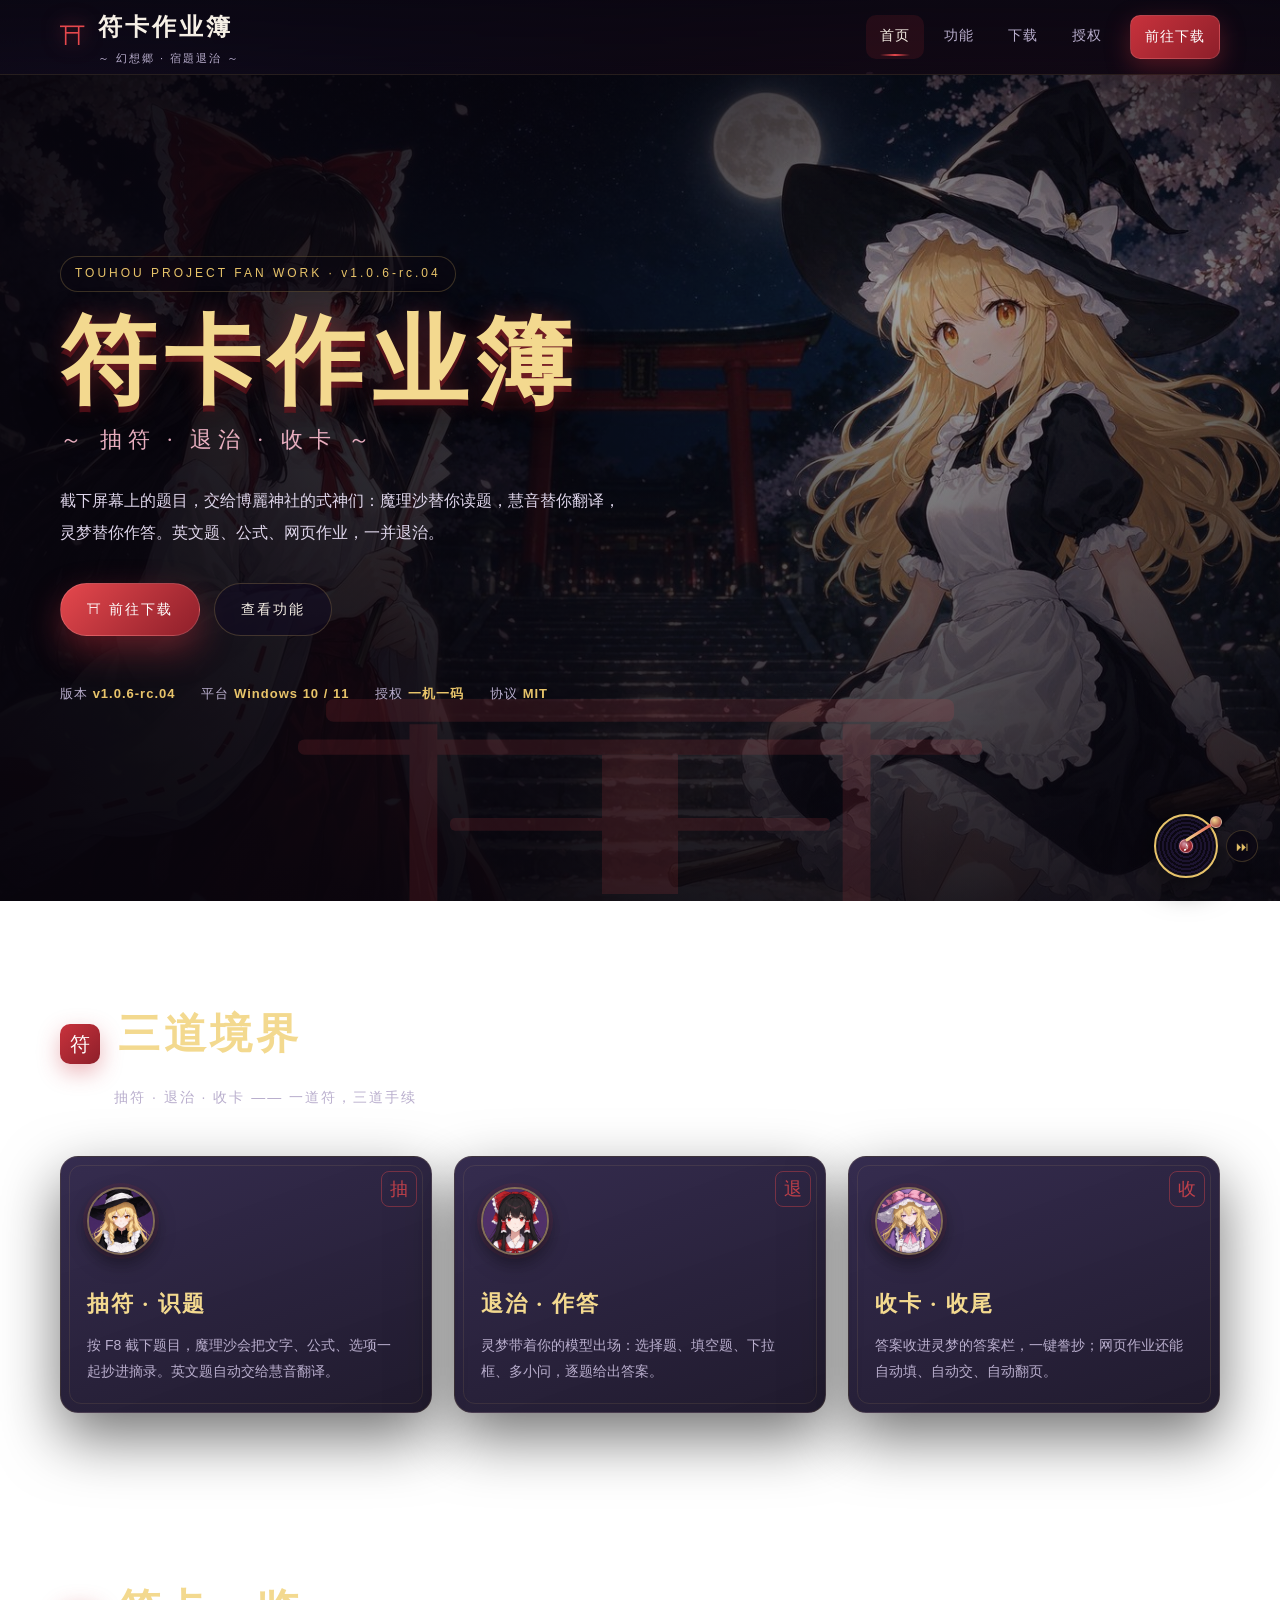
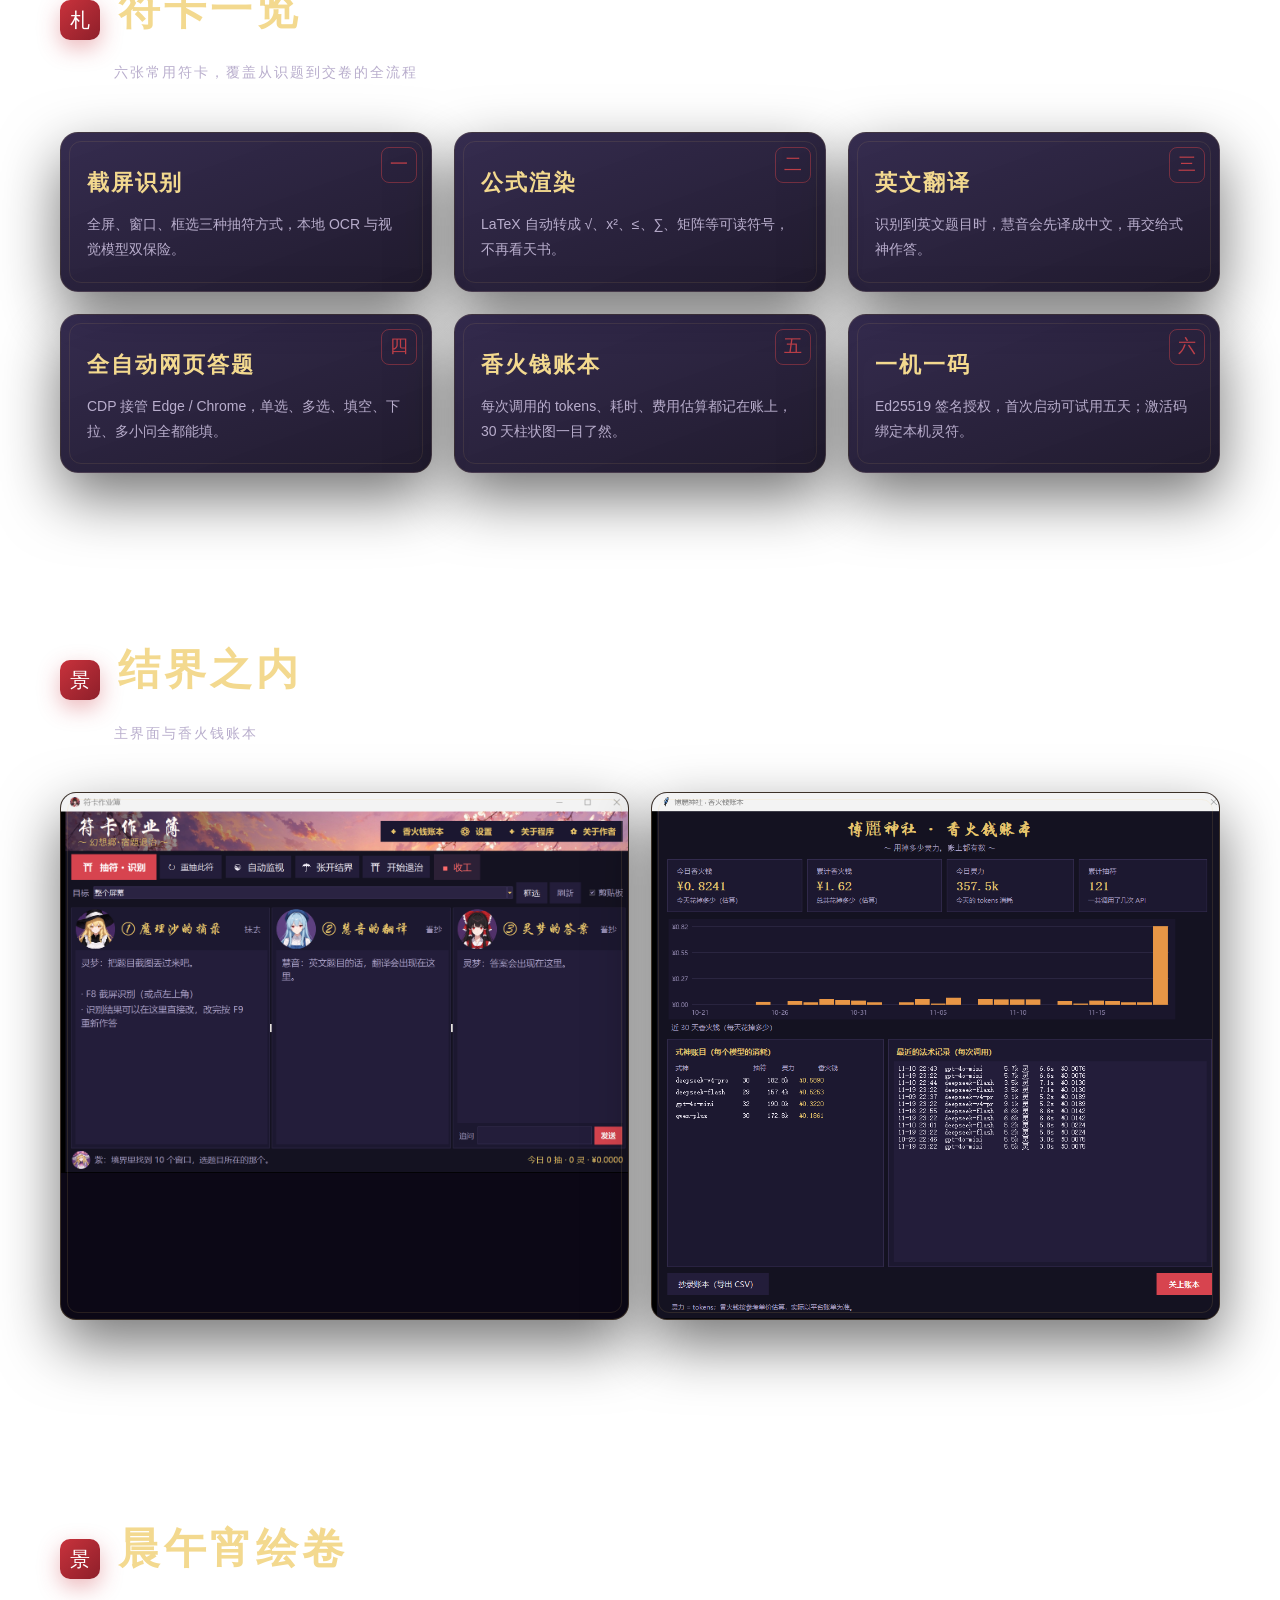
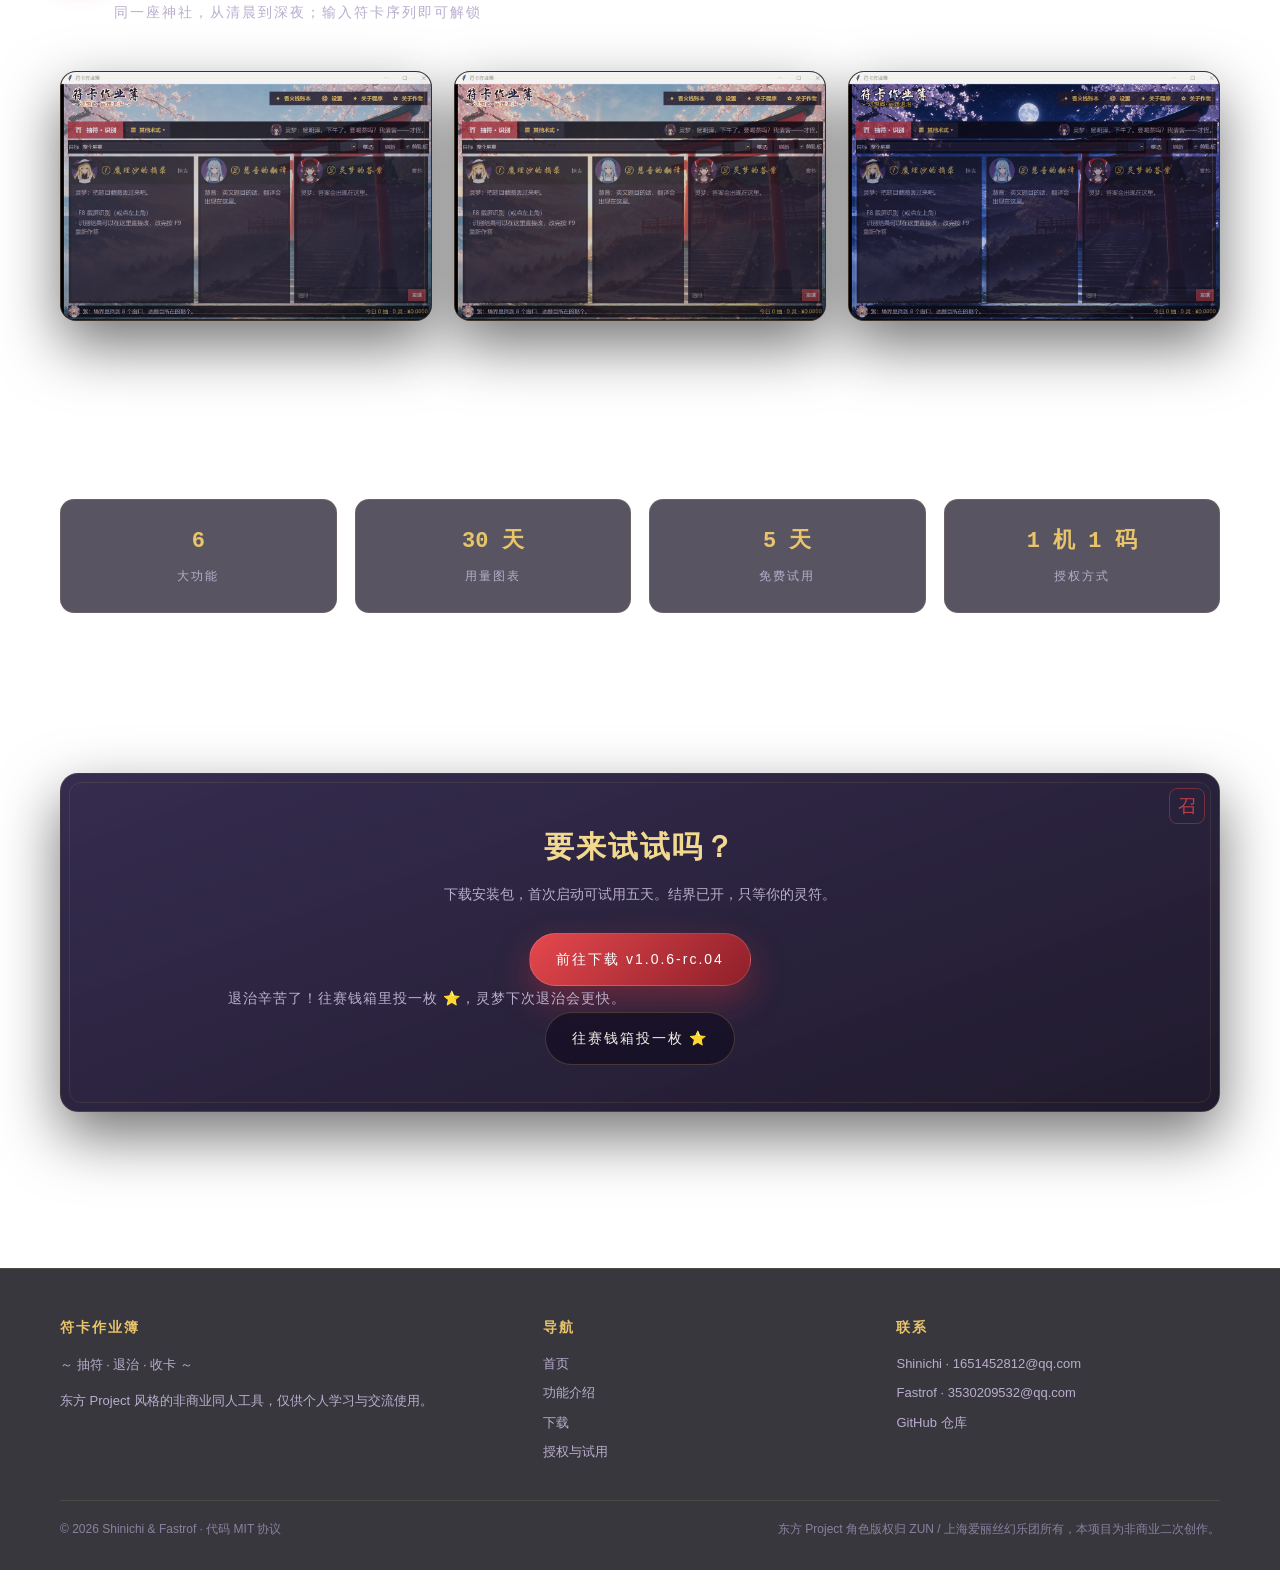
==== commit 21bc01d2: "docs: remove stale download UI section from homepage" ====
--- a/docs/index.html
+++ b/docs/index.html
@@ -1,4 +1,4 @@
-﻿<!DOCTYPE html>
+<!DOCTYPE html>
 <html lang="zh-CN">
 <head>
   <script>
@@ -204,25 +204,6 @@
       </div>
     </section>
 
-    <!-- 号外取件 -->
-    <section class="section tight">
-      <div class="container">
-        <div class="section-head reveal">
-          <span class="seal">取</span>
-          <h2>号外取件</h2>
-          <p class="sub">多线程下载、断点续传、SHA256 校验，验明正身再张贴</p>
-        </div>
-        <div class="grid grid-2">
-          <figure class="shot reveal" style="margin:0">
-            <img src="assets/img/download_window.png" alt="号外取件：多线程下载窗口" loading="lazy" />
-          </figure>
-          <figure class="shot reveal" style="margin:0">
-            <img src="assets/img/download_complete.png" alt="号外下载完成：可以张贴或拖走安装包" loading="lazy" />
-          </figure>
-        </div>
-      </div>
-    </section>
-
     <!-- 数据 -->
     <section class="section tight">
       <div class="container">
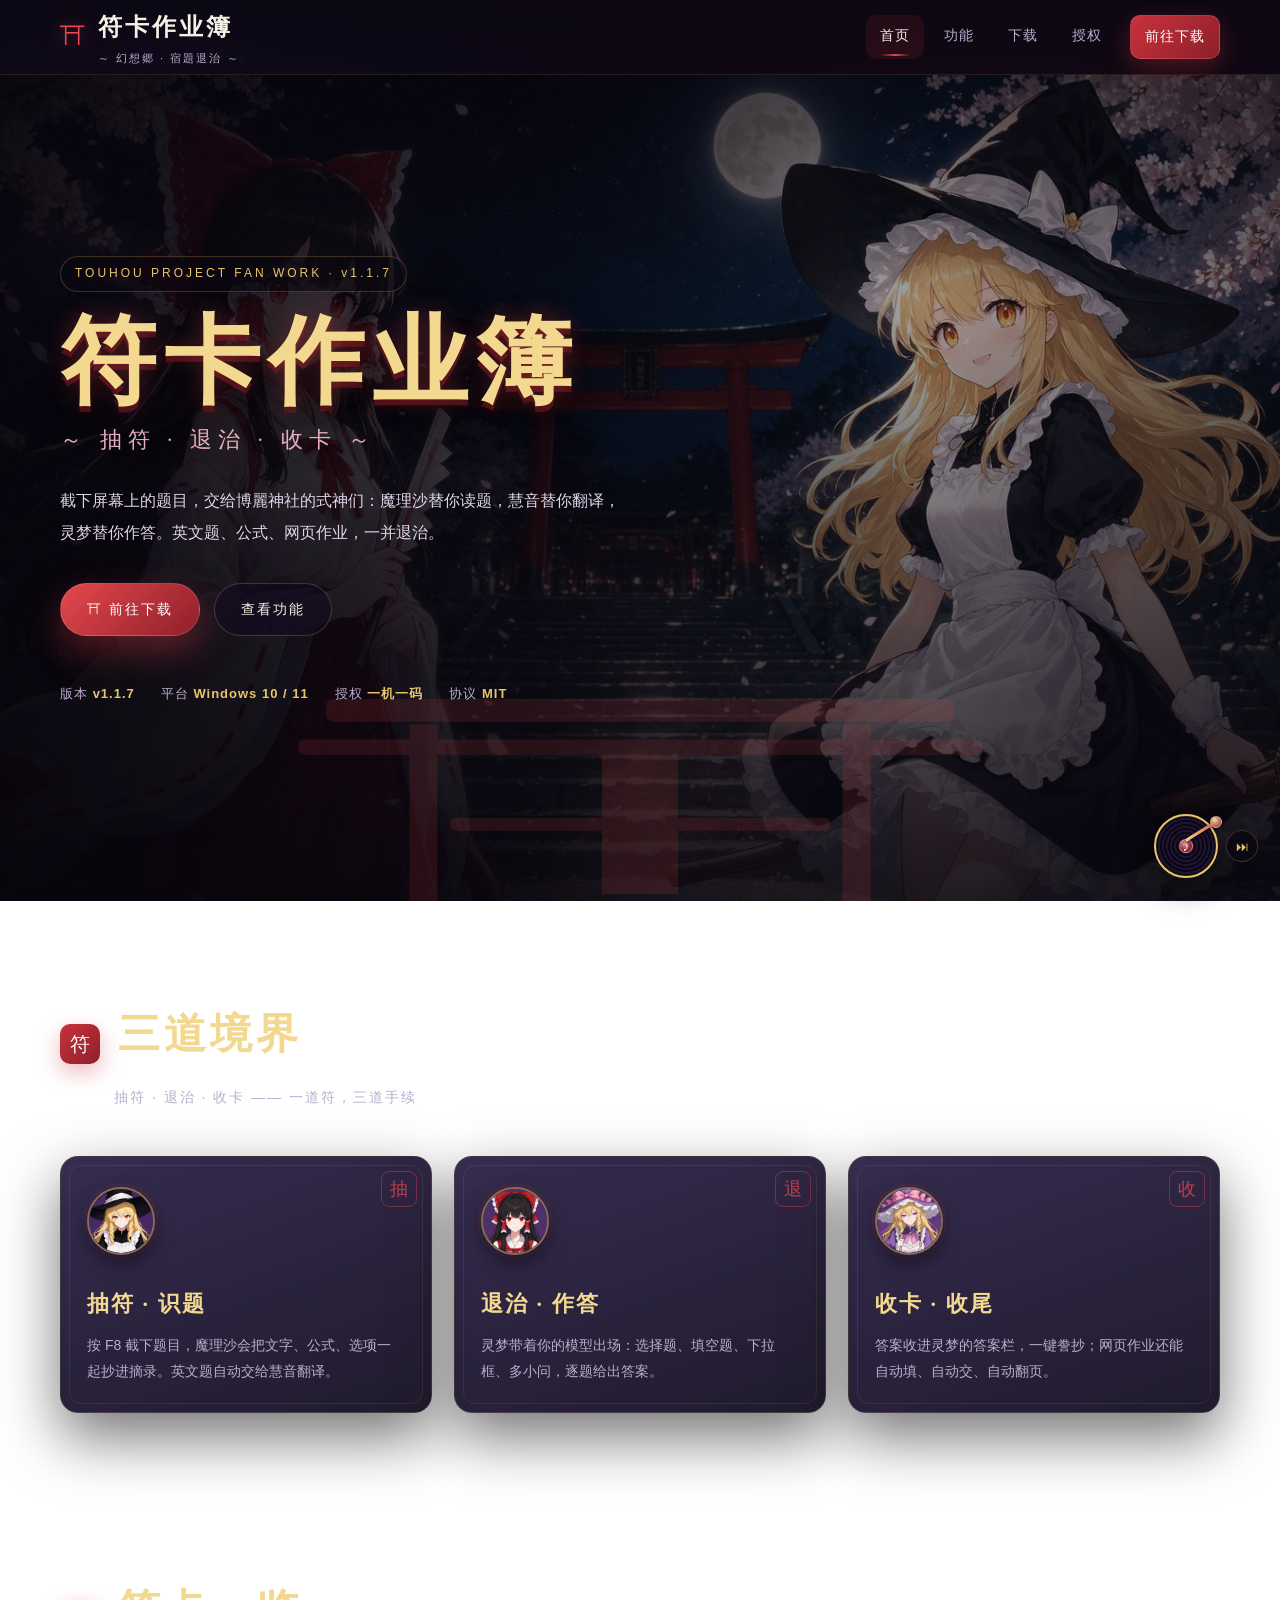
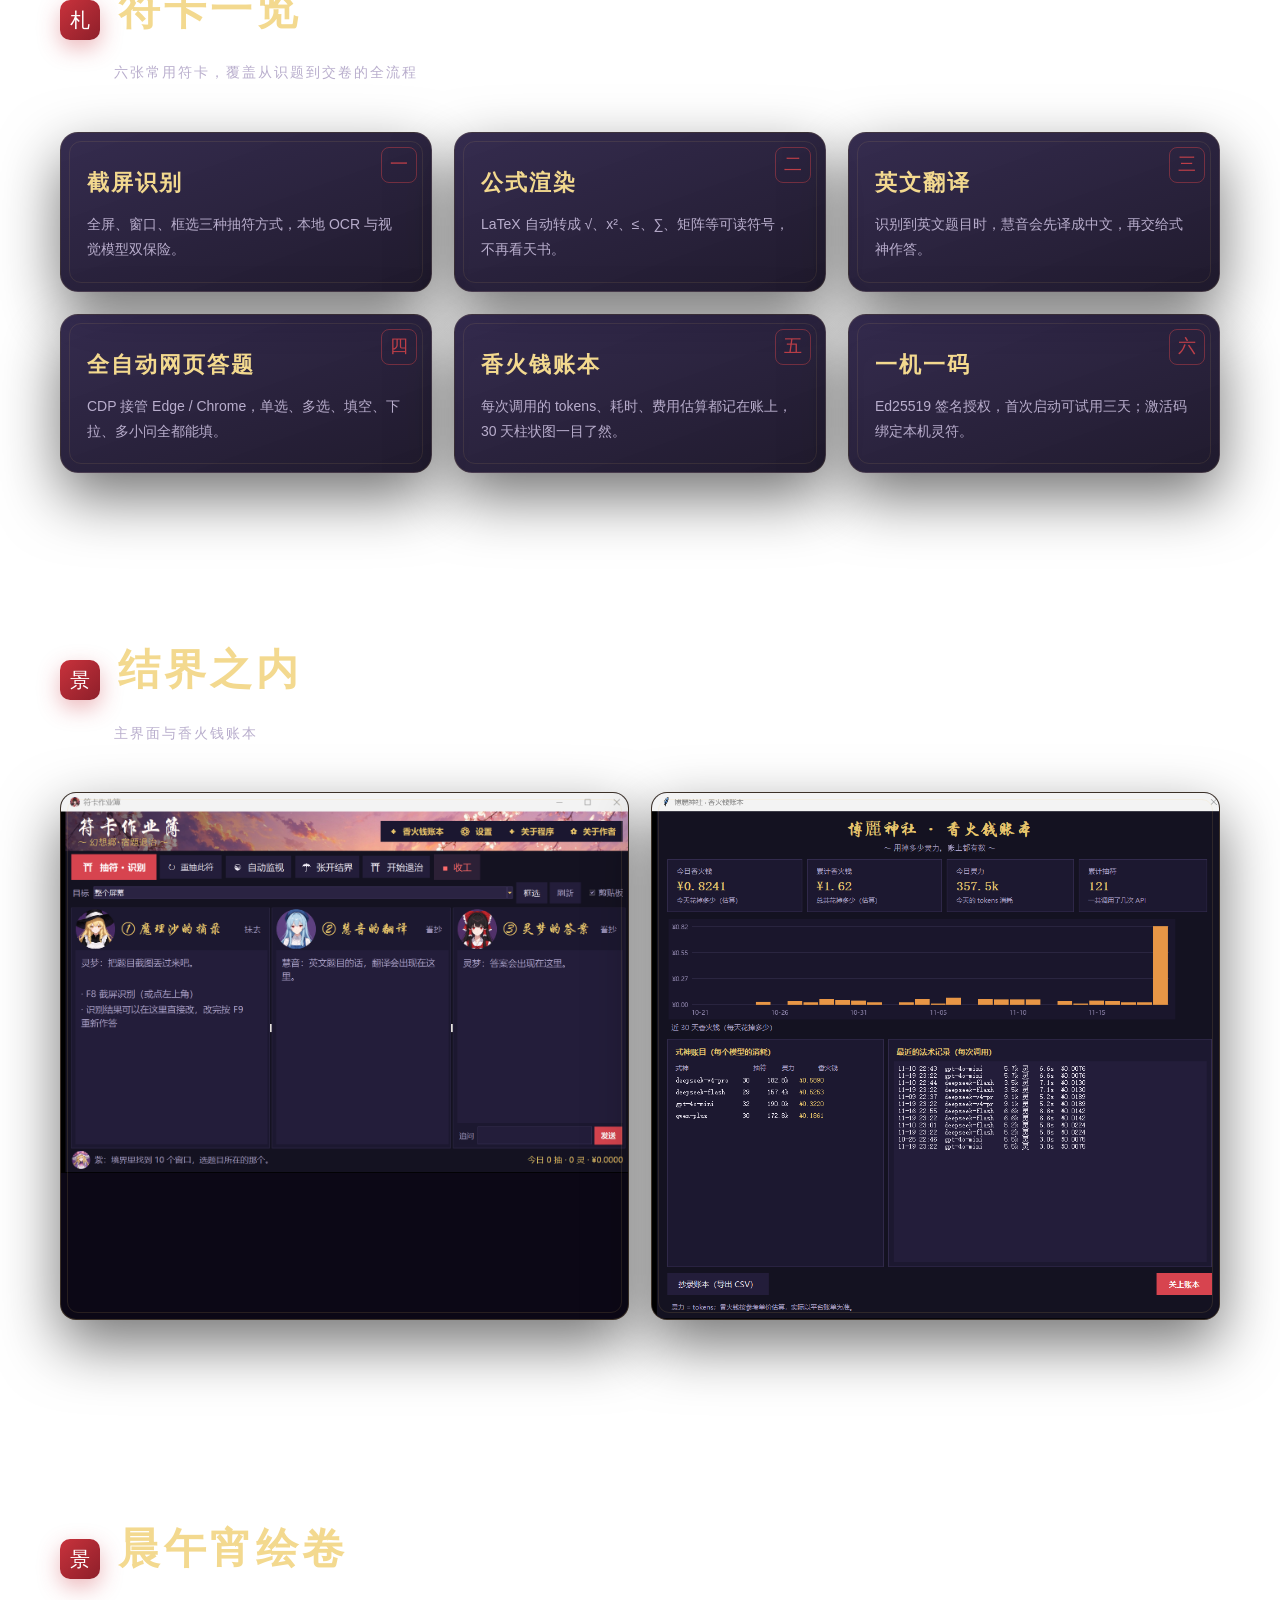
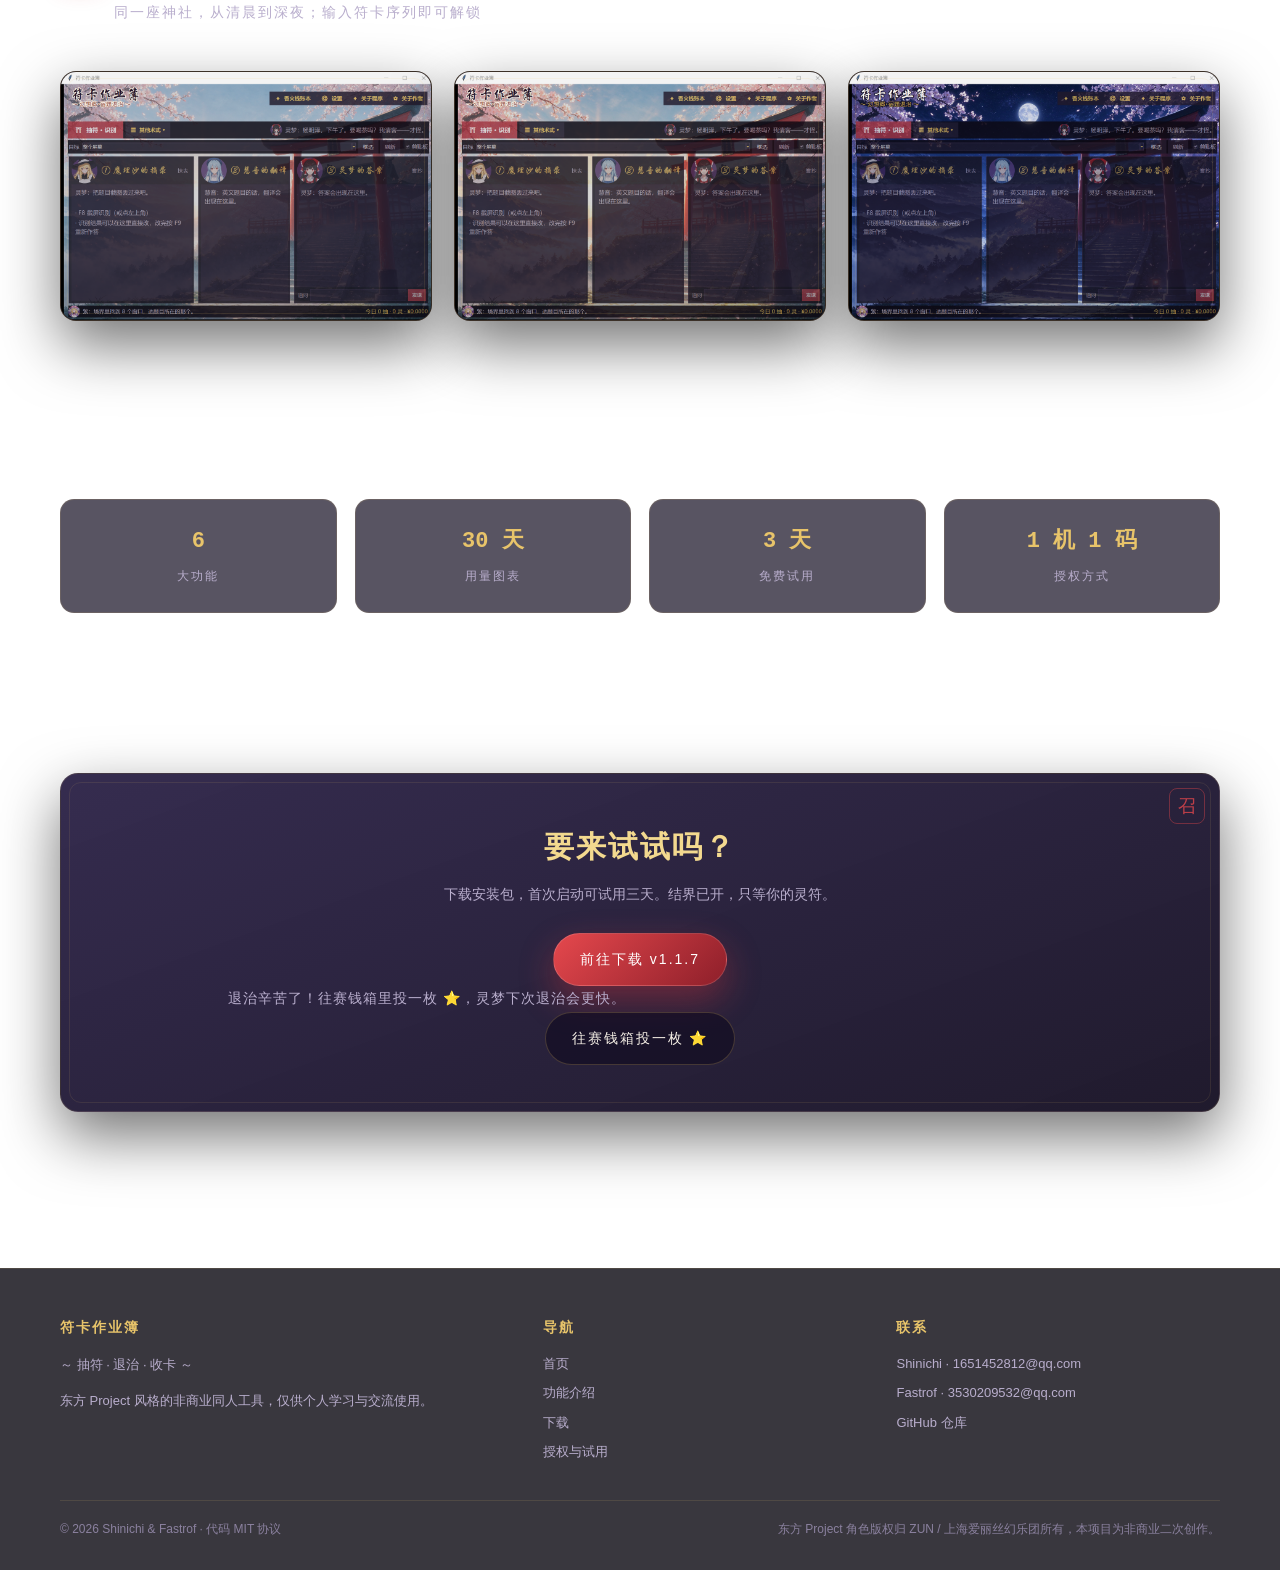
==== commit 621141b7: "docs: publish v1.1.7 website, README and release notes" ====
--- a/docs/index.html
+++ b/docs/index.html
@@ -67,7 +67,7 @@
       <div class="hero-bg" aria-hidden="true"></div>
       <div class="container">
         <div class="hero-inner">
-          <span class="hero-kicker">TOUHOU PROJECT FAN WORK · v1.0.6-rc.04</span>
+          <span class="hero-kicker">TOUHOU PROJECT FAN WORK · v1.1.7</span>
           <h1>符卡作业簿</h1>
           <div class="jp">～ 抽符 · 退治 · 收卡 ～</div>
           <p class="lead">
@@ -79,7 +79,7 @@
             <a class="btn btn-ghost" href="features.html">查看功能</a>
           </div>
           <div class="hero-meta">
-            <span>版本 <b>v1.0.6-rc.04</b></span>
+            <span>版本 <b>v1.1.7</b></span>
             <span>平台 <b>Windows 10 / 11</b></span>
             <span>授权 <b>一机一码</b></span>
             <span>协议 <b>MIT</b></span>
@@ -157,7 +157,7 @@
           </article>
           <article class="spell-card reveal" data-seal="六">
             <h3>一机一码</h3>
-            <p>Ed25519 签名授权，首次启动可试用五天；激活码绑定本机灵符。</p>
+            <p>Ed25519 签名授权，首次启动可试用三天；激活码绑定本机灵符。</p>
           </article>
         </div>
       </div>
@@ -210,7 +210,7 @@
         <div class="stats reveal">
           <div class="stat"><b>6</b><span>大功能</span></div>
           <div class="stat"><b>30 天</b><span>用量图表</span></div>
-          <div class="stat"><b>5 天</b><span>免费试用</span></div>
+          <div class="stat"><b>3 天</b><span>免费试用</span></div>
           <div class="stat"><b>1 机 1 码</b><span>授权方式</span></div>
         </div>
       </div>
@@ -222,9 +222,9 @@
         <div class="spell-card reveal" style="padding:46px;text-align:center" data-seal="召">
           <h3 style="font-size:30px;margin-bottom:8px">要来试试吗？</h3>
           <p style="max-width:560px;margin:0 auto 26px">
-            下载安装包，首次启动可试用五天。结界已开，只等你的灵符。
+            下载安装包，首次启动可试用三天。结界已开，只等你的灵符。
           </p>
-          <a class="btn btn-primary" href="https://github.com/Jerry9335/SpellCardHomework/releases/download/v1.0.6-rc.04/SpellCardHomework-Setup-1.0.6-rc.04.exe">前往下载 v1.0.6-rc.04</a>
+          <a class="btn btn-primary" href="https://github.com/Jerry9335/SpellCardHomework/releases/download/v1.1.7/SpellCardHomework-Setup-1.1.7.exe">前往下载 v1.1.7</a>
           <p class="support-line">退治辛苦了！往赛钱箱里投一枚 ⭐，灵梦下次退治会更快。</p>
           <a class="btn btn-ghost" href="https://github.com/Jerry9335/SpellCardHomework/stargazers" target="_blank" rel="noopener">往赛钱箱投一枚 ⭐</a>
         </div>
@@ -244,7 +244,7 @@
           <h4>导航</h4>
           <a href="index.html">首页</a>
           <a href="features.html">功能介绍</a>
-          <a href="https://github.com/Jerry9335/SpellCardHomework/releases/download/v1.0.6-rc.04/SpellCardHomework-Setup-1.0.6-rc.04.exe">下载</a>
+          <a href="https://github.com/Jerry9335/SpellCardHomework/releases/download/v1.1.7/SpellCardHomework-Setup-1.1.7.exe">下载</a>
           <a href="download.html#activate">授权与试用</a>
         </div>
         <div>
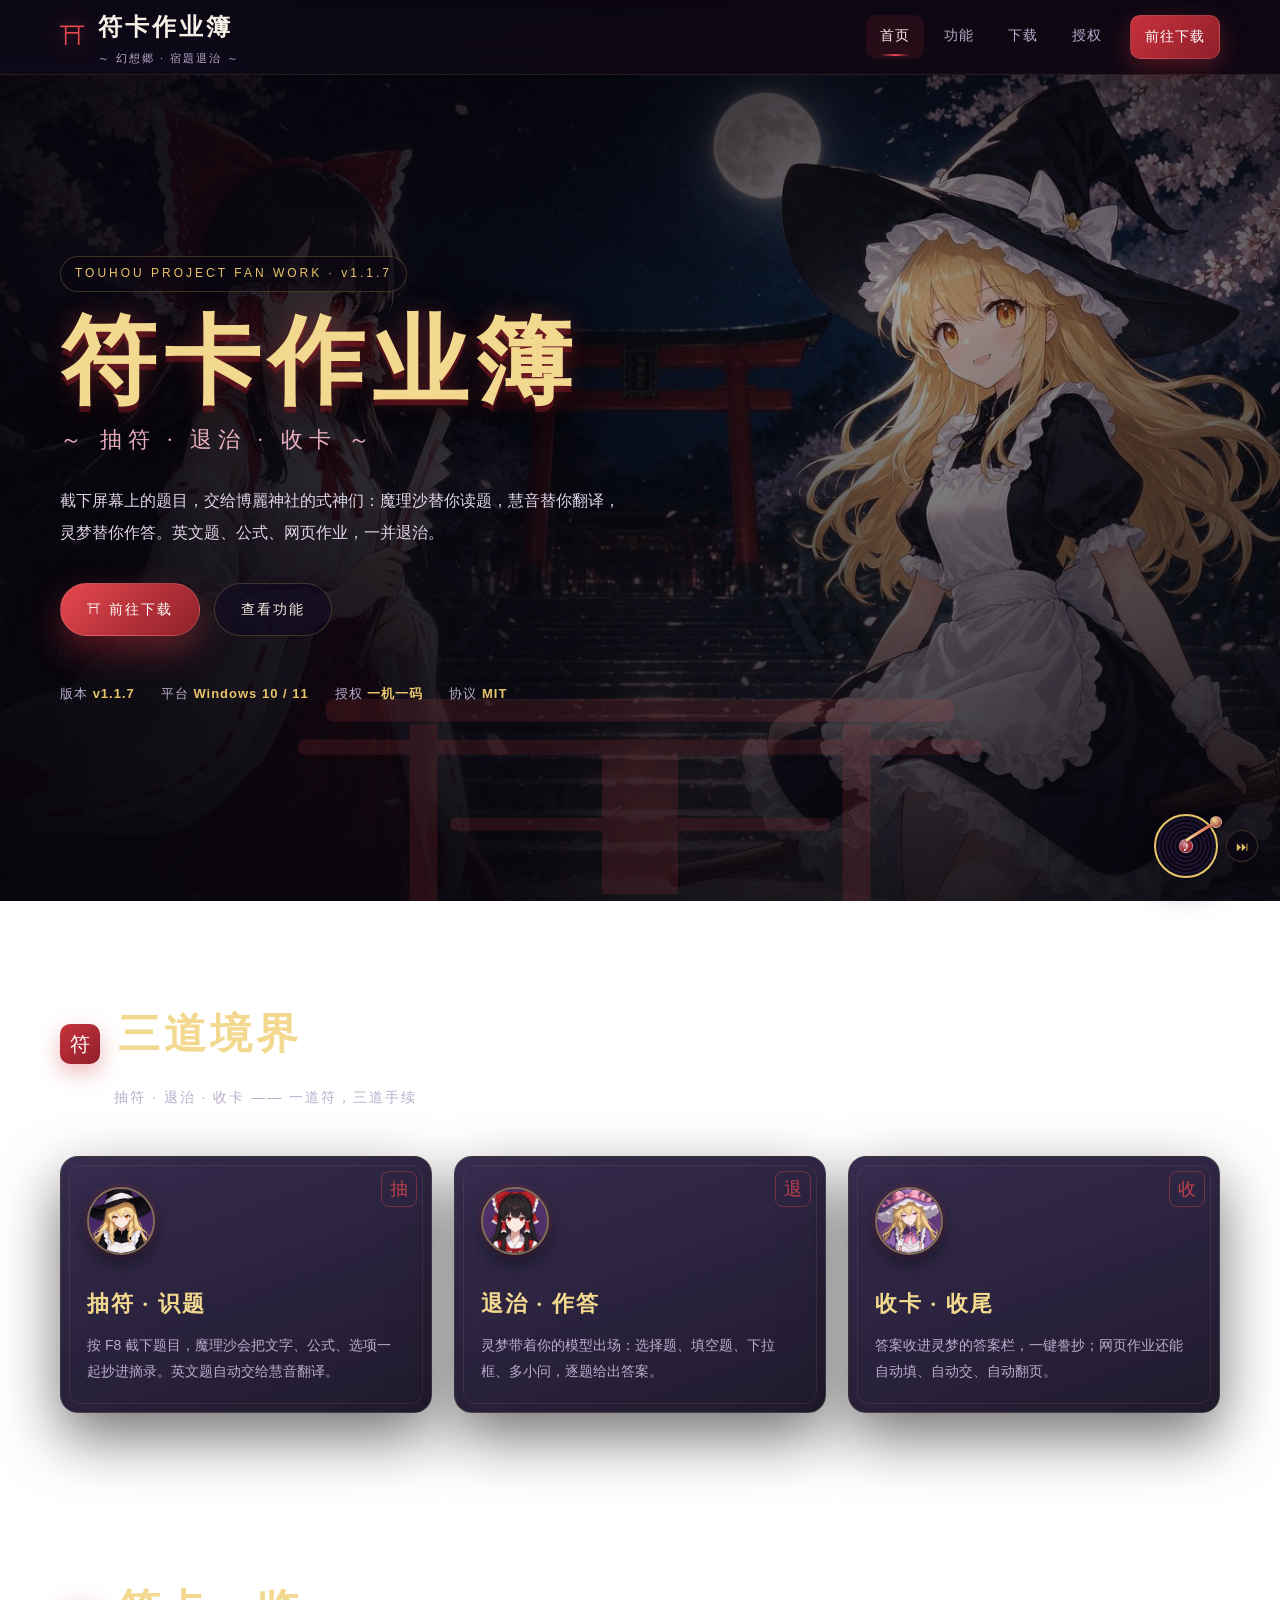
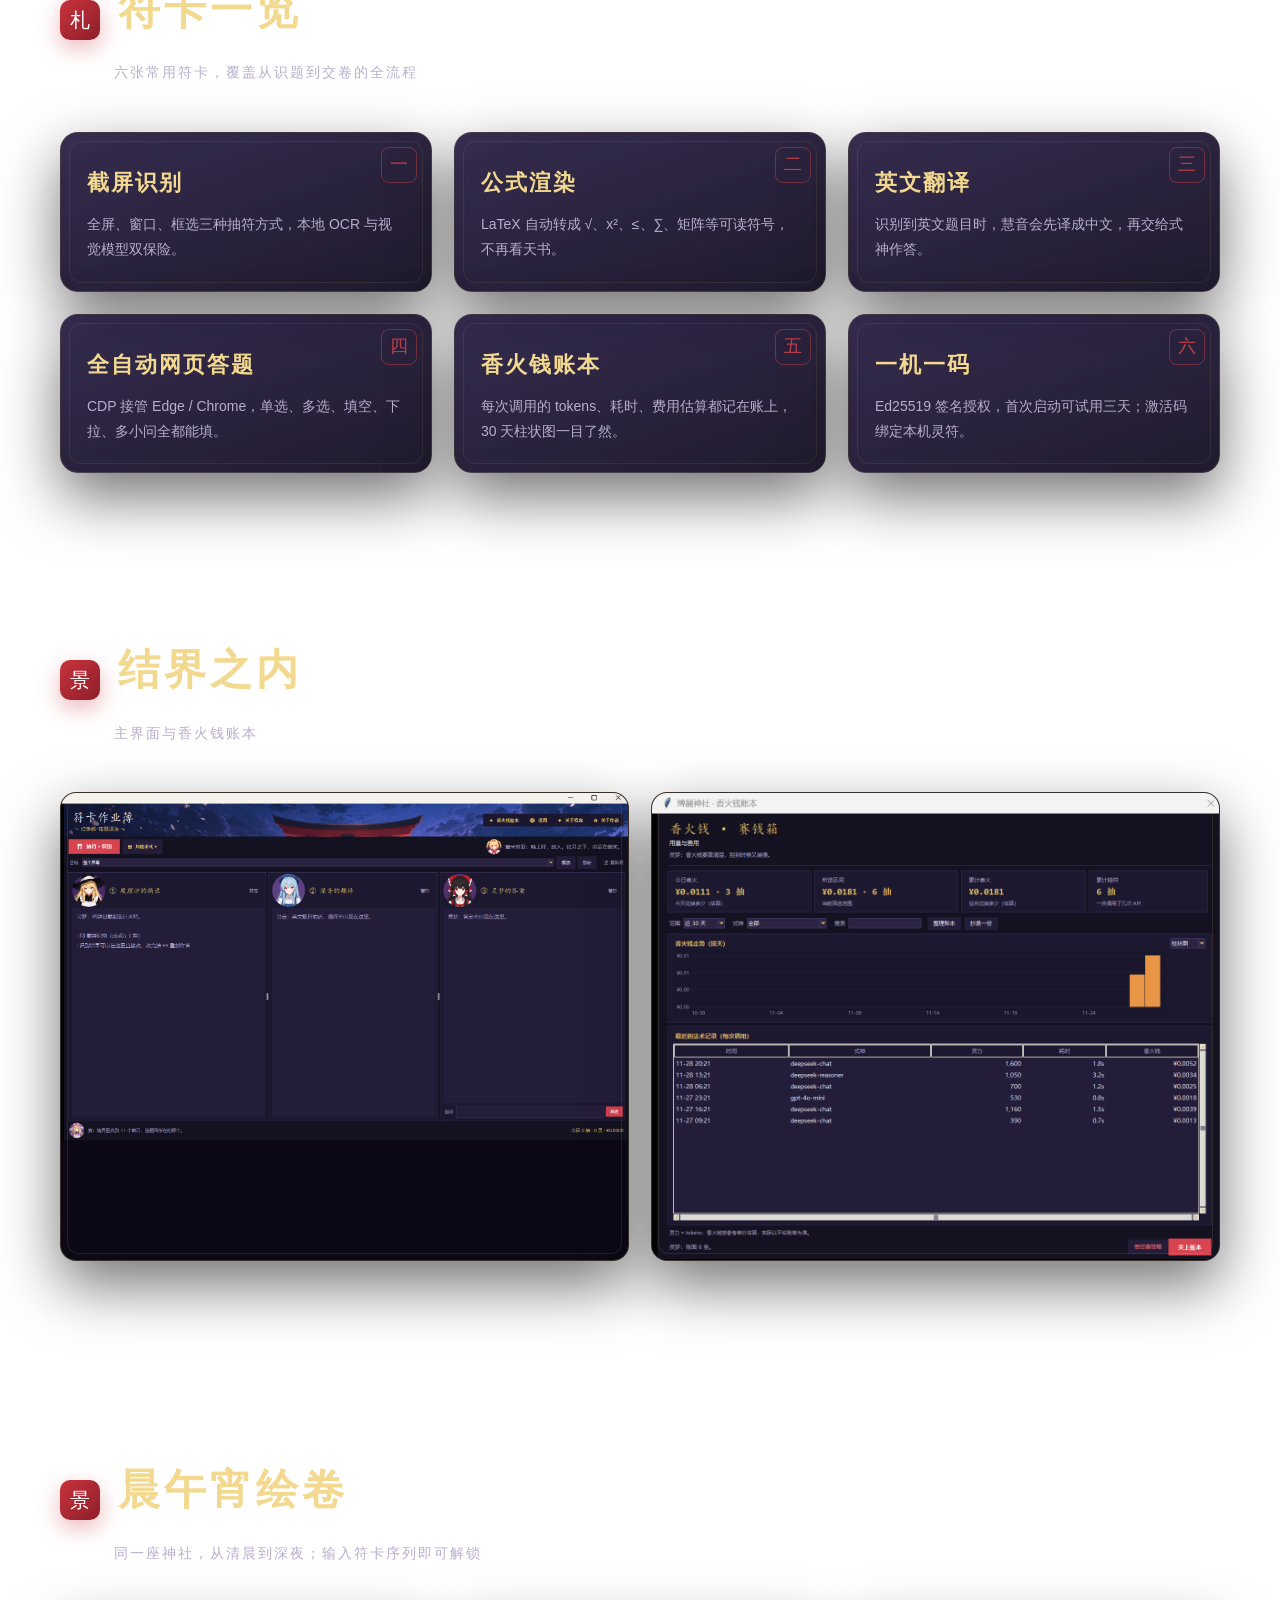
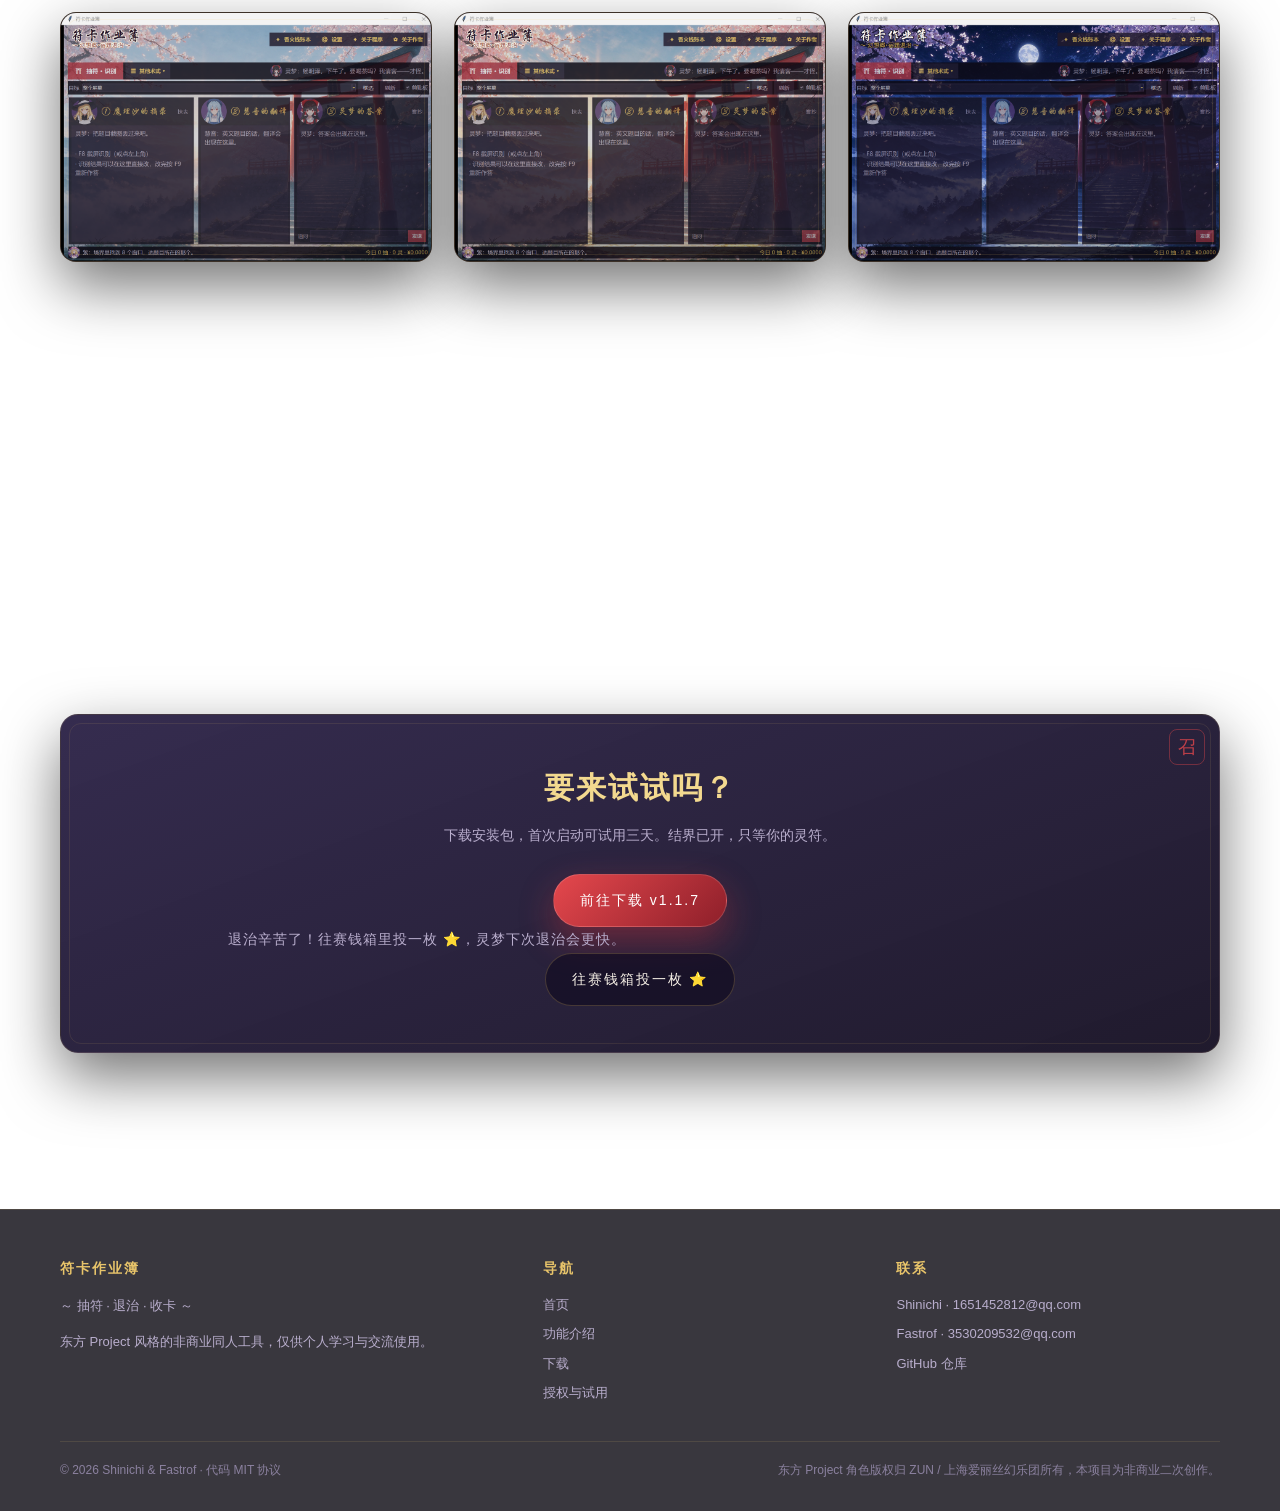
==== commit 30b00be2: "docs: refresh 1.1.7 screenshots and bust website image cache" ====
--- a/docs/index.html
+++ b/docs/index.html
@@ -173,10 +173,10 @@
         </div>
         <div class="grid grid-2">
           <figure class="shot reveal" style="margin:0">
-            <img src="assets/img/main.png" alt="符卡作业簿主界面：左侧摘录、中间翻译、右侧答案" loading="lazy" />
-          </figure>
-          <figure class="shot reveal" style="margin:0">
-            <img src="assets/img/usage.png" alt="香火钱账本：用量统计与最近调用记录" loading="lazy" />
+            <img src="assets/img/main.png?v=1.1.7" alt="符卡作业簿主界面：左侧摘录、中间翻译、右侧答案" loading="lazy" />
+          </figure>
+          <figure class="shot reveal" style="margin:0">
+            <img src="assets/img/usage.png?v=1.1.7" alt="香火钱账本：用量统计与最近调用记录" loading="lazy" />
           </figure>
         </div>
       </div>
@@ -192,13 +192,13 @@
         </div>
         <div class="grid grid-3">
           <figure class="shot reveal" style="margin:0">
-            <img src="assets/img/theme_morning.png" alt="晨午宵绘卷早上主题：神社清晨与樱花" loading="lazy" />
-          </figure>
-          <figure class="shot reveal" style="margin:0">
-            <img src="assets/img/theme_afternoon.png" alt="晨午宵绘卷下午主题：神社午后与光柱" loading="lazy" />
-          </figure>
-          <figure class="shot reveal" style="margin:0">
-            <img src="assets/img/theme_night.png" alt="晨午宵绘卷晚上主题：神社月夜与灯笼" loading="lazy" />
+            <img src="assets/img/theme_morning.png?v=1.1.7" alt="晨午宵绘卷早上主题：神社清晨与樱花" loading="lazy" />
+          </figure>
+          <figure class="shot reveal" style="margin:0">
+            <img src="assets/img/theme_afternoon.png?v=1.1.7" alt="晨午宵绘卷下午主题：神社午后与光柱" loading="lazy" />
+          </figure>
+          <figure class="shot reveal" style="margin:0">
+            <img src="assets/img/theme_night.png?v=1.1.7" alt="晨午宵绘卷晚上主题：神社月夜与灯笼" loading="lazy" />
           </figure>
         </div>
       </div>
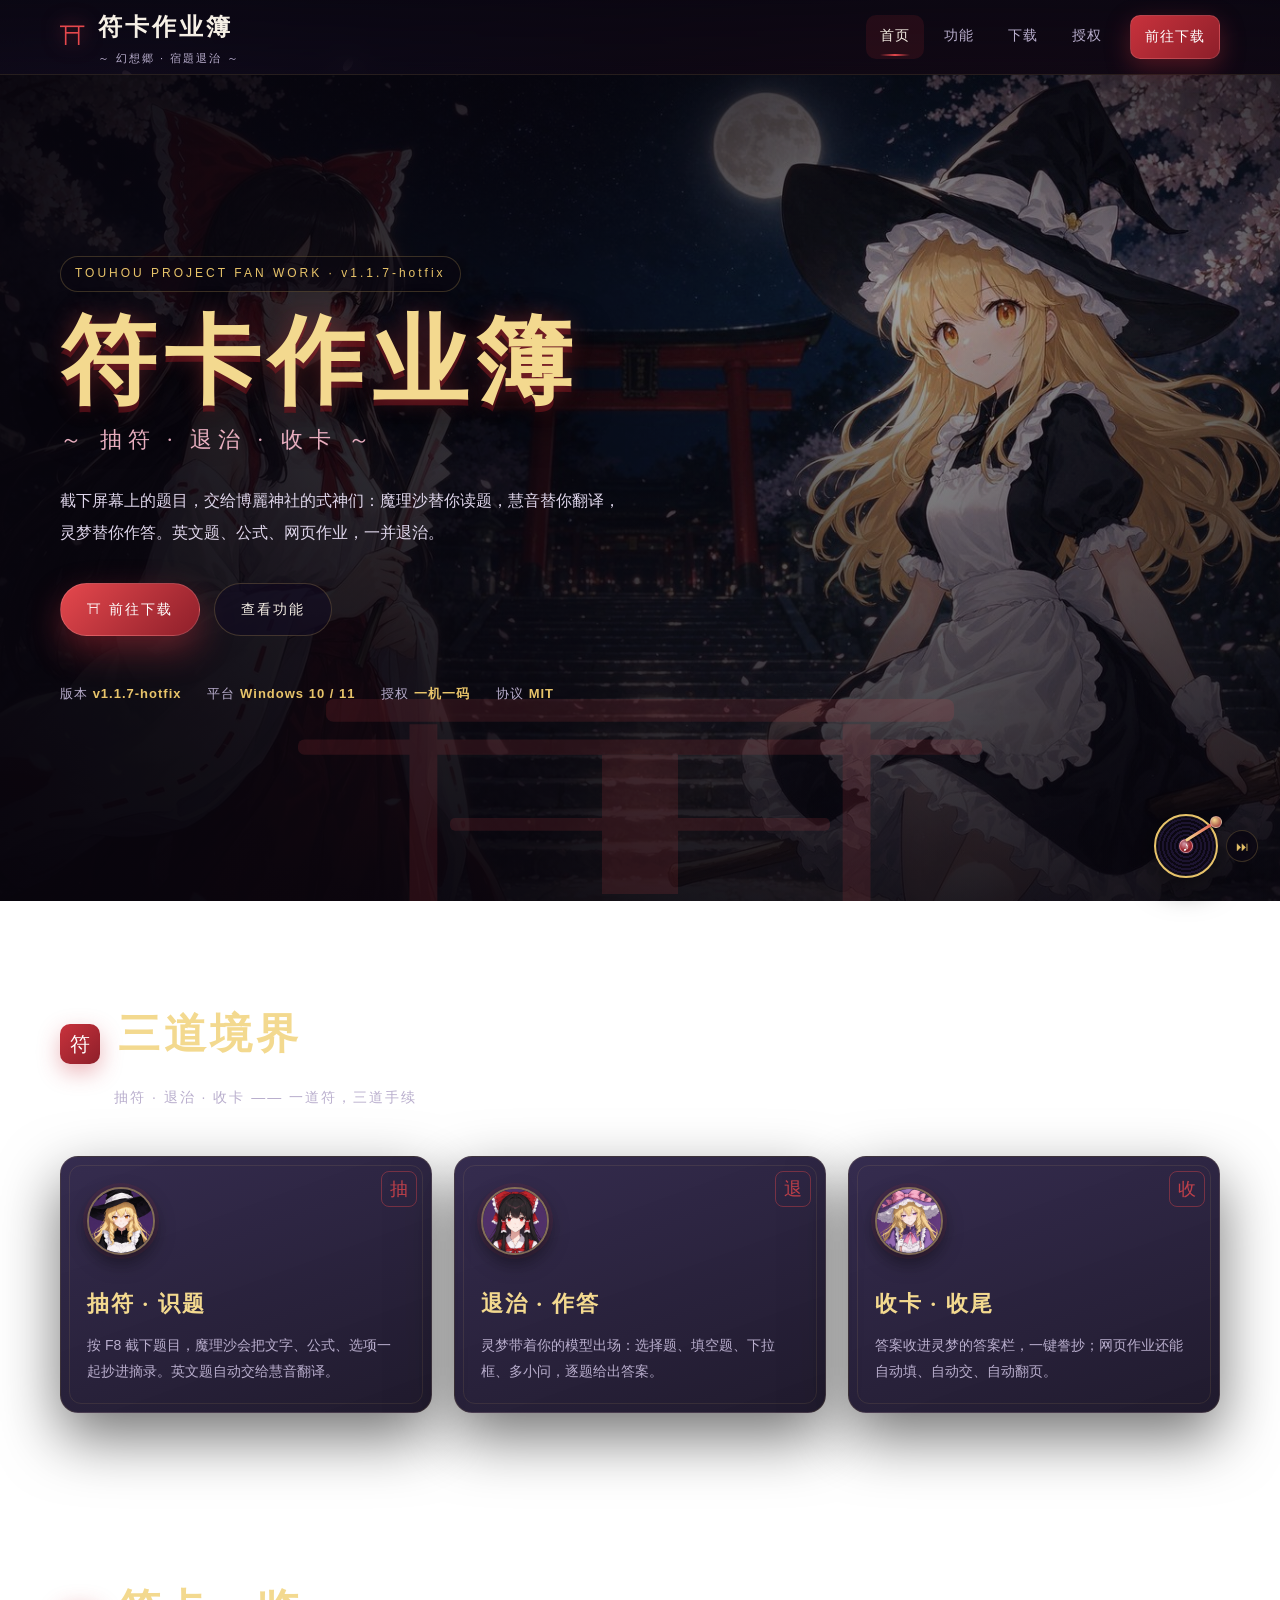
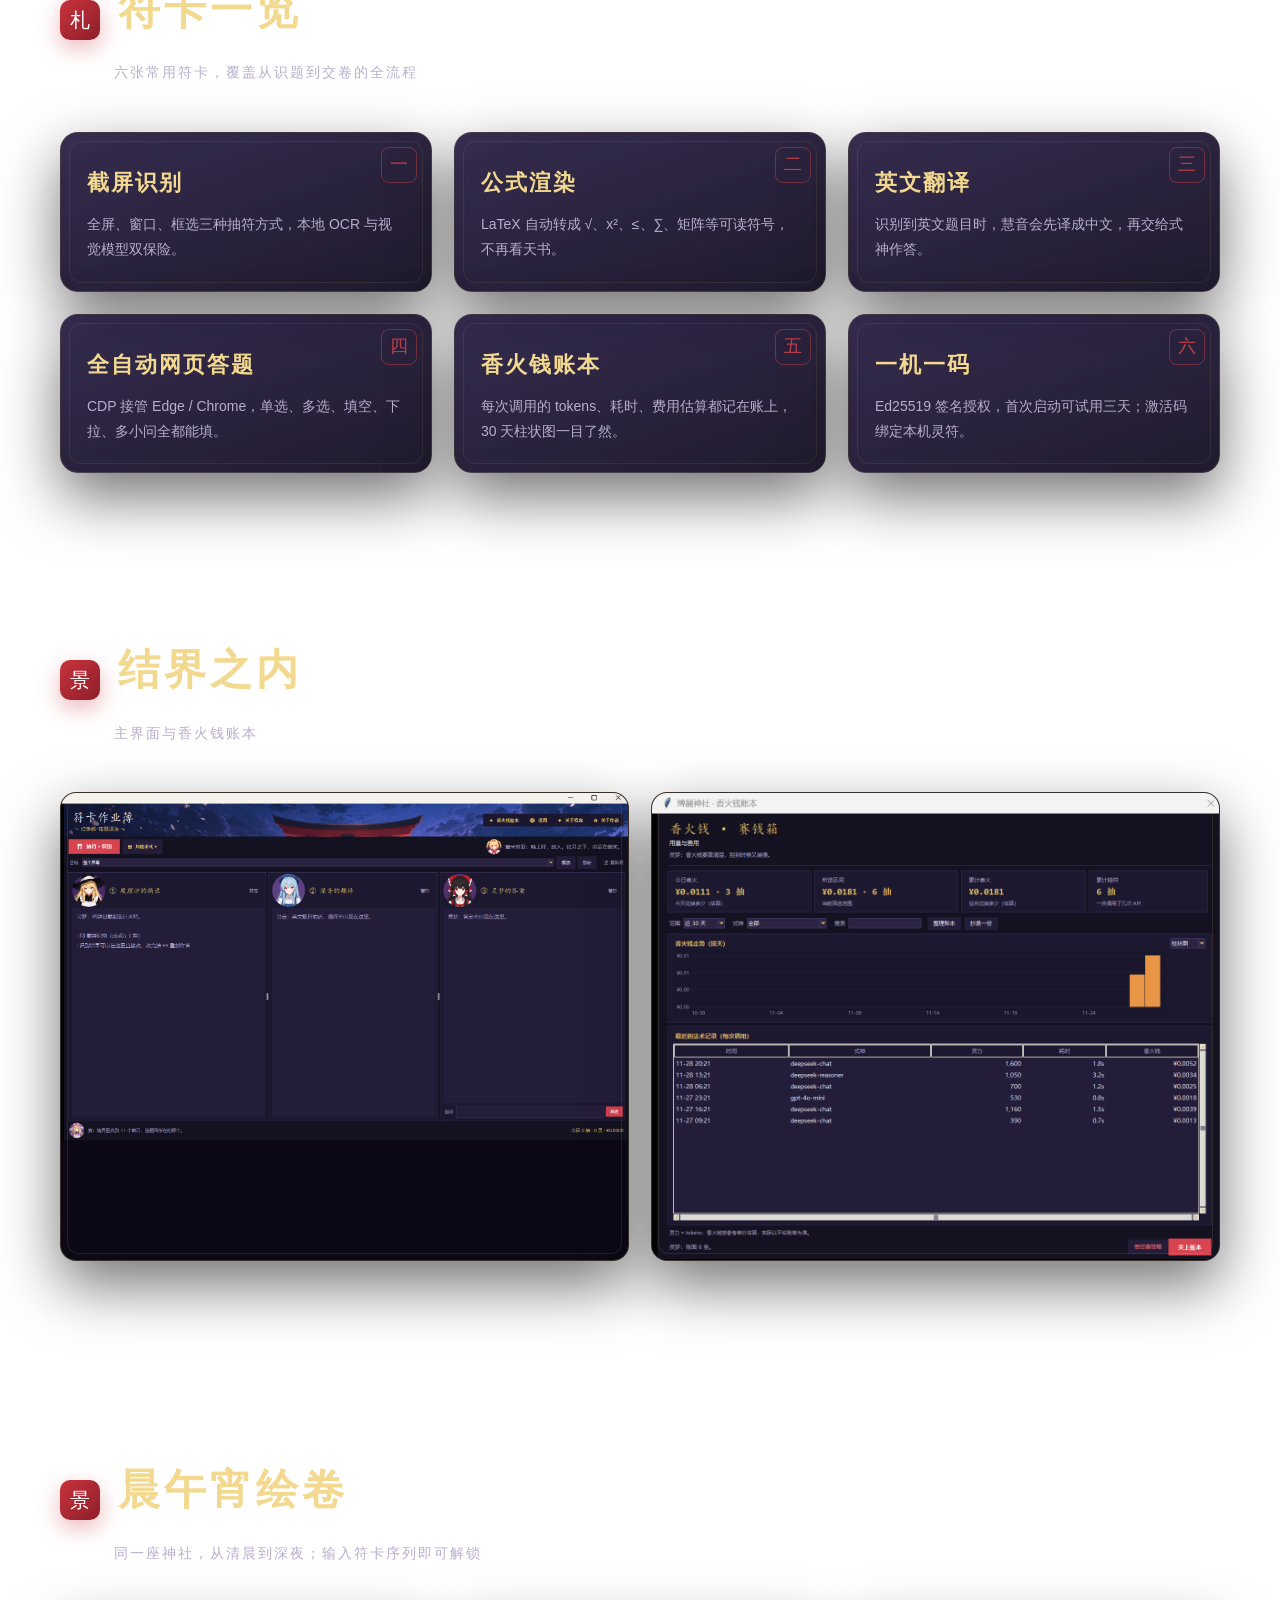
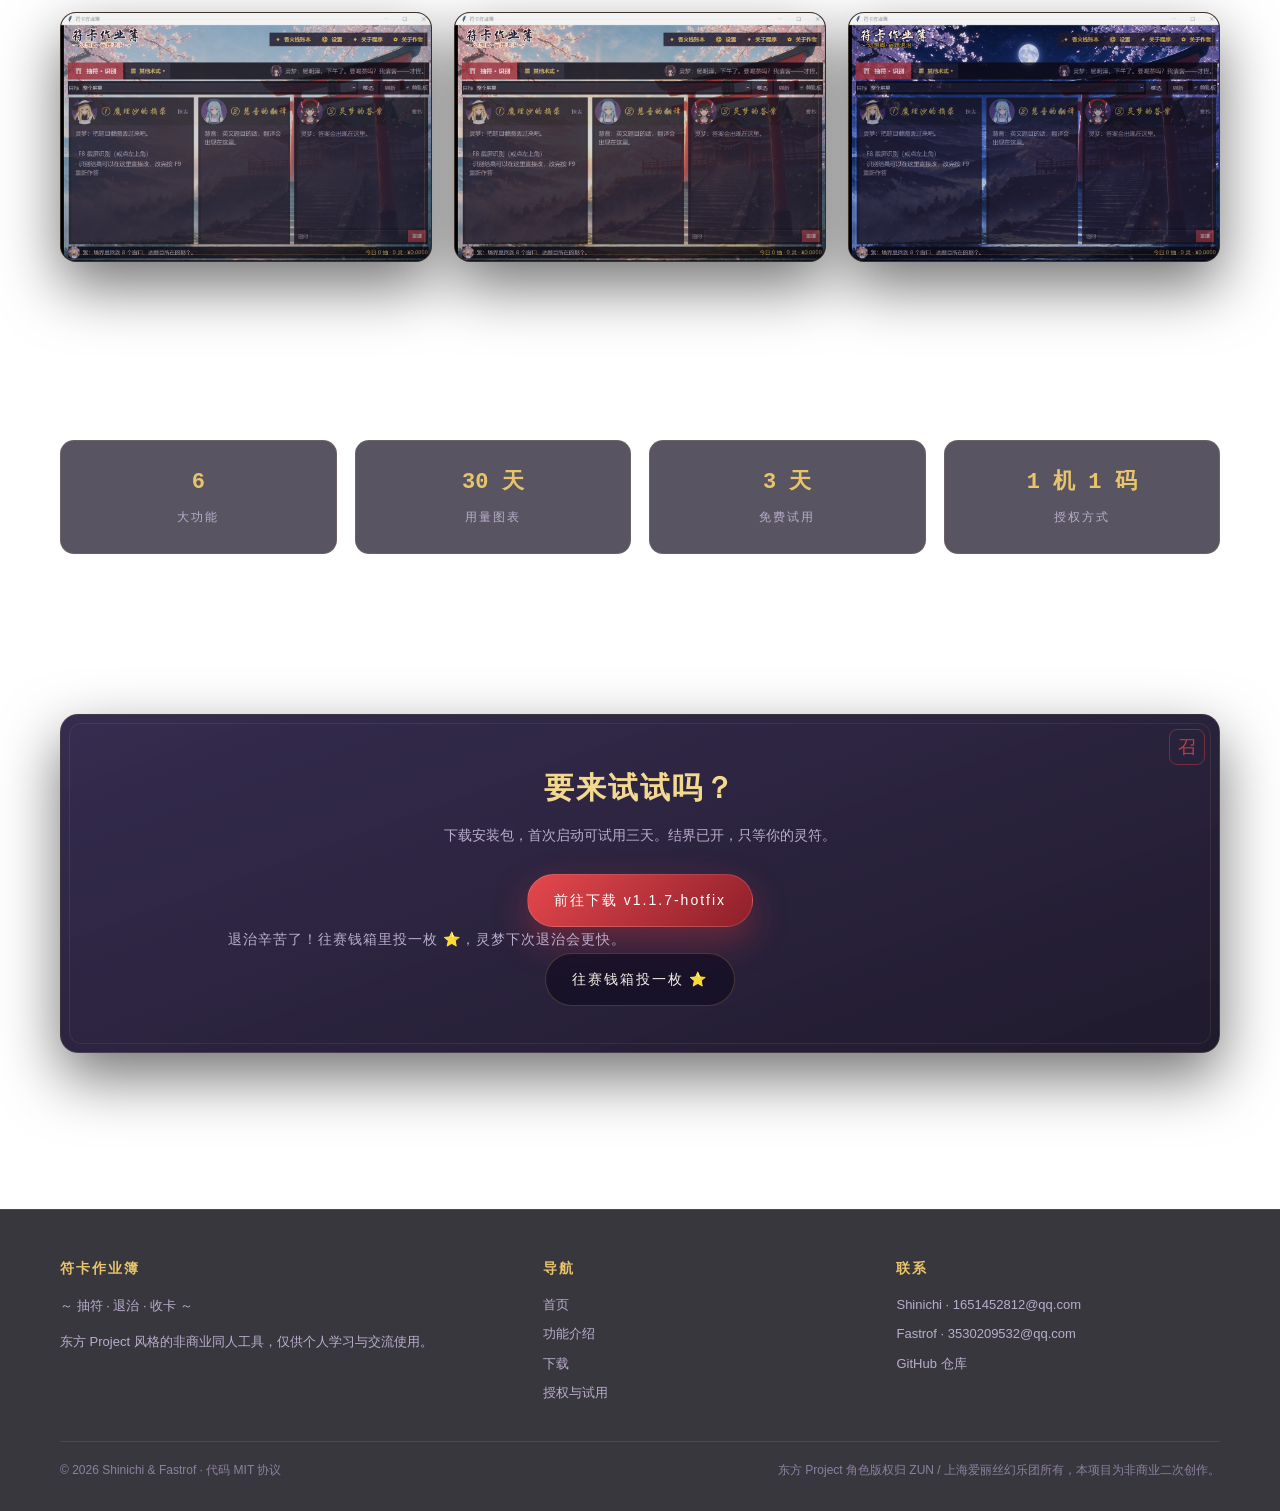
==== commit 8f6fd9a1: "release: 1.1.7-hotfix with onboarding and trial reset protections" ====
--- a/docs/index.html
+++ b/docs/index.html
@@ -67,7 +67,7 @@
       <div class="hero-bg" aria-hidden="true"></div>
       <div class="container">
         <div class="hero-inner">
-          <span class="hero-kicker">TOUHOU PROJECT FAN WORK · v1.1.7</span>
+          <span class="hero-kicker">TOUHOU PROJECT FAN WORK · v1.1.7-hotfix</span>
           <h1>符卡作业簿</h1>
           <div class="jp">～ 抽符 · 退治 · 收卡 ～</div>
           <p class="lead">
@@ -79,7 +79,7 @@
             <a class="btn btn-ghost" href="features.html">查看功能</a>
           </div>
           <div class="hero-meta">
-            <span>版本 <b>v1.1.7</b></span>
+            <span>版本 <b>v1.1.7-hotfix</b></span>
             <span>平台 <b>Windows 10 / 11</b></span>
             <span>授权 <b>一机一码</b></span>
             <span>协议 <b>MIT</b></span>
@@ -224,7 +224,7 @@
           <p style="max-width:560px;margin:0 auto 26px">
             下载安装包，首次启动可试用三天。结界已开，只等你的灵符。
           </p>
-          <a class="btn btn-primary" href="https://github.com/Jerry9335/SpellCardHomework/releases/download/v1.1.7/SpellCardHomework-Setup-1.1.7.exe">前往下载 v1.1.7</a>
+          <a class="btn btn-primary" href="https://github.com/Jerry9335/SpellCardHomework/releases/download/v1.1.7-hotfix/SpellCardHomework-Setup-1.1.7-hotfix.exe">前往下载 v1.1.7-hotfix</a>
           <p class="support-line">退治辛苦了！往赛钱箱里投一枚 ⭐，灵梦下次退治会更快。</p>
           <a class="btn btn-ghost" href="https://github.com/Jerry9335/SpellCardHomework/stargazers" target="_blank" rel="noopener">往赛钱箱投一枚 ⭐</a>
         </div>
@@ -244,7 +244,7 @@
           <h4>导航</h4>
           <a href="index.html">首页</a>
           <a href="features.html">功能介绍</a>
-          <a href="https://github.com/Jerry9335/SpellCardHomework/releases/download/v1.1.7/SpellCardHomework-Setup-1.1.7.exe">下载</a>
+          <a href="https://github.com/Jerry9335/SpellCardHomework/releases/download/v1.1.7-hotfix/SpellCardHomework-Setup-1.1.7-hotfix.exe">下载</a>
           <a href="download.html#activate">授权与试用</a>
         </div>
         <div>
